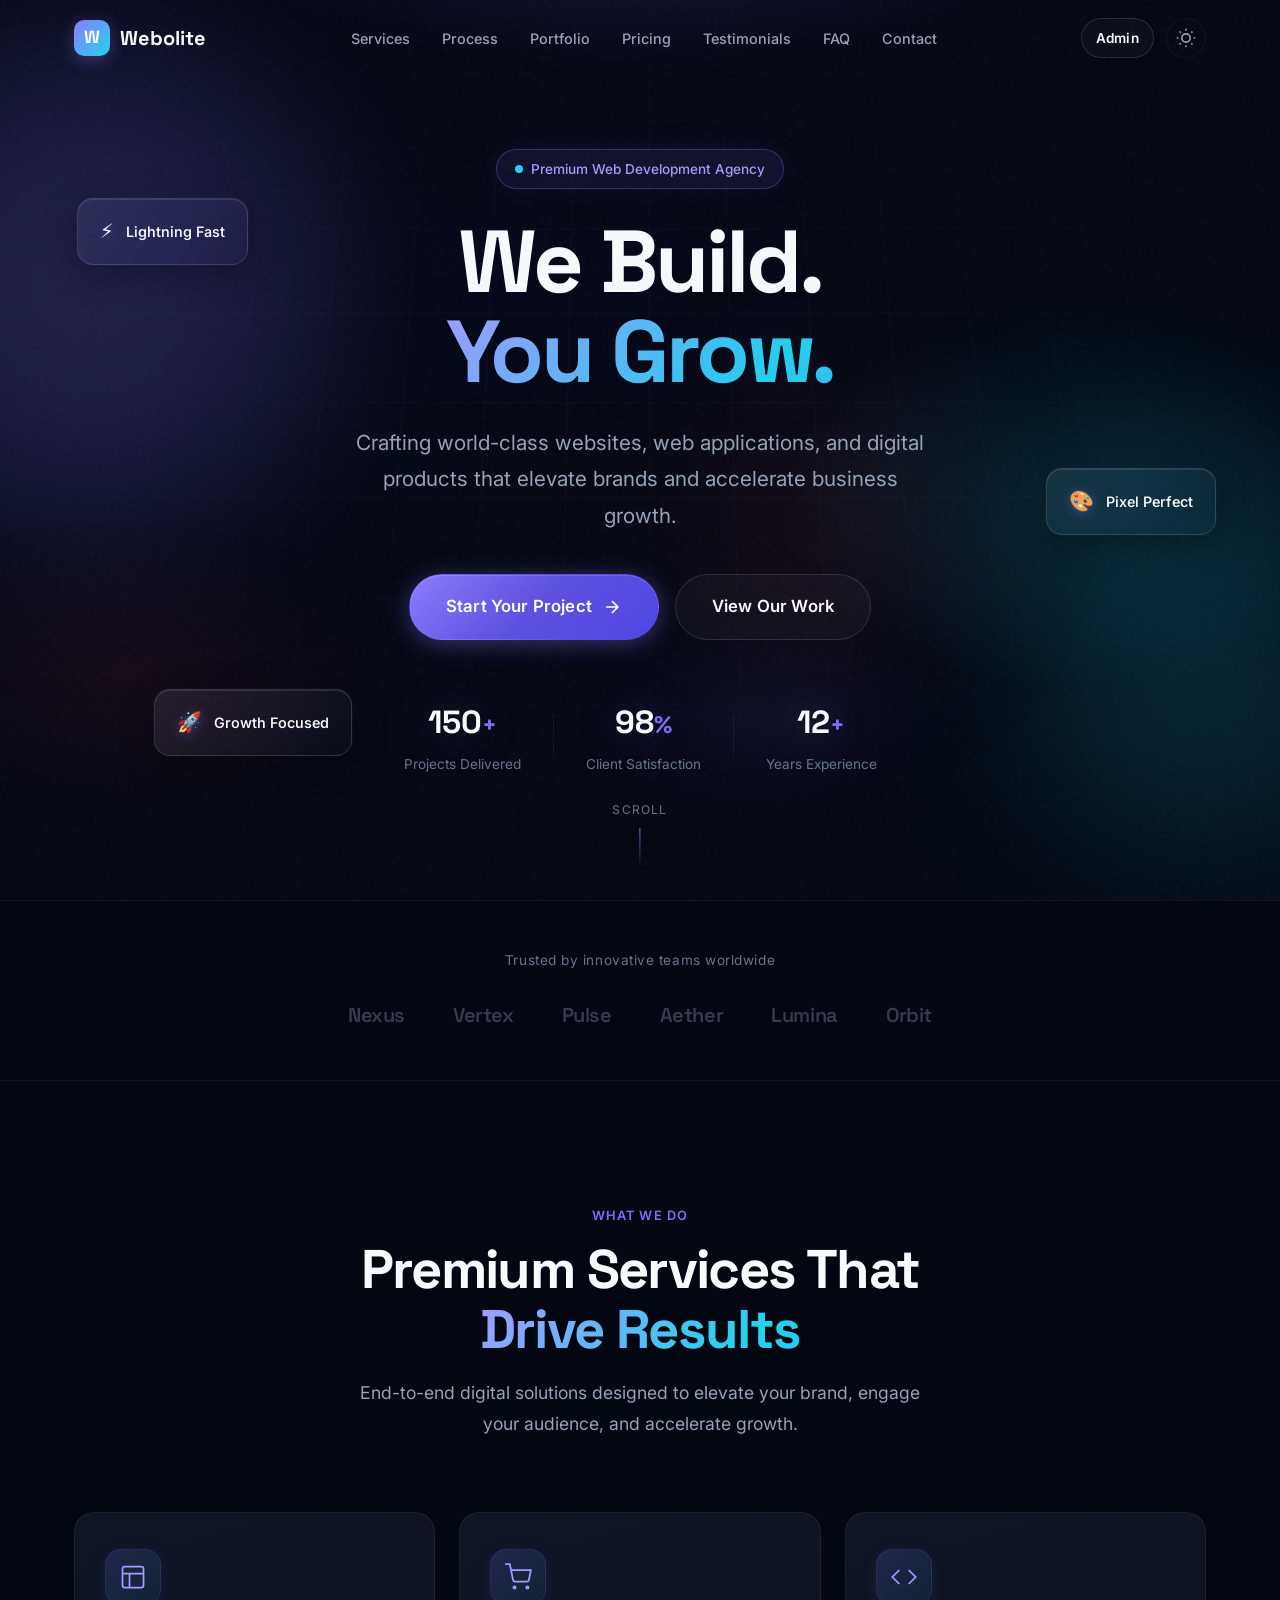
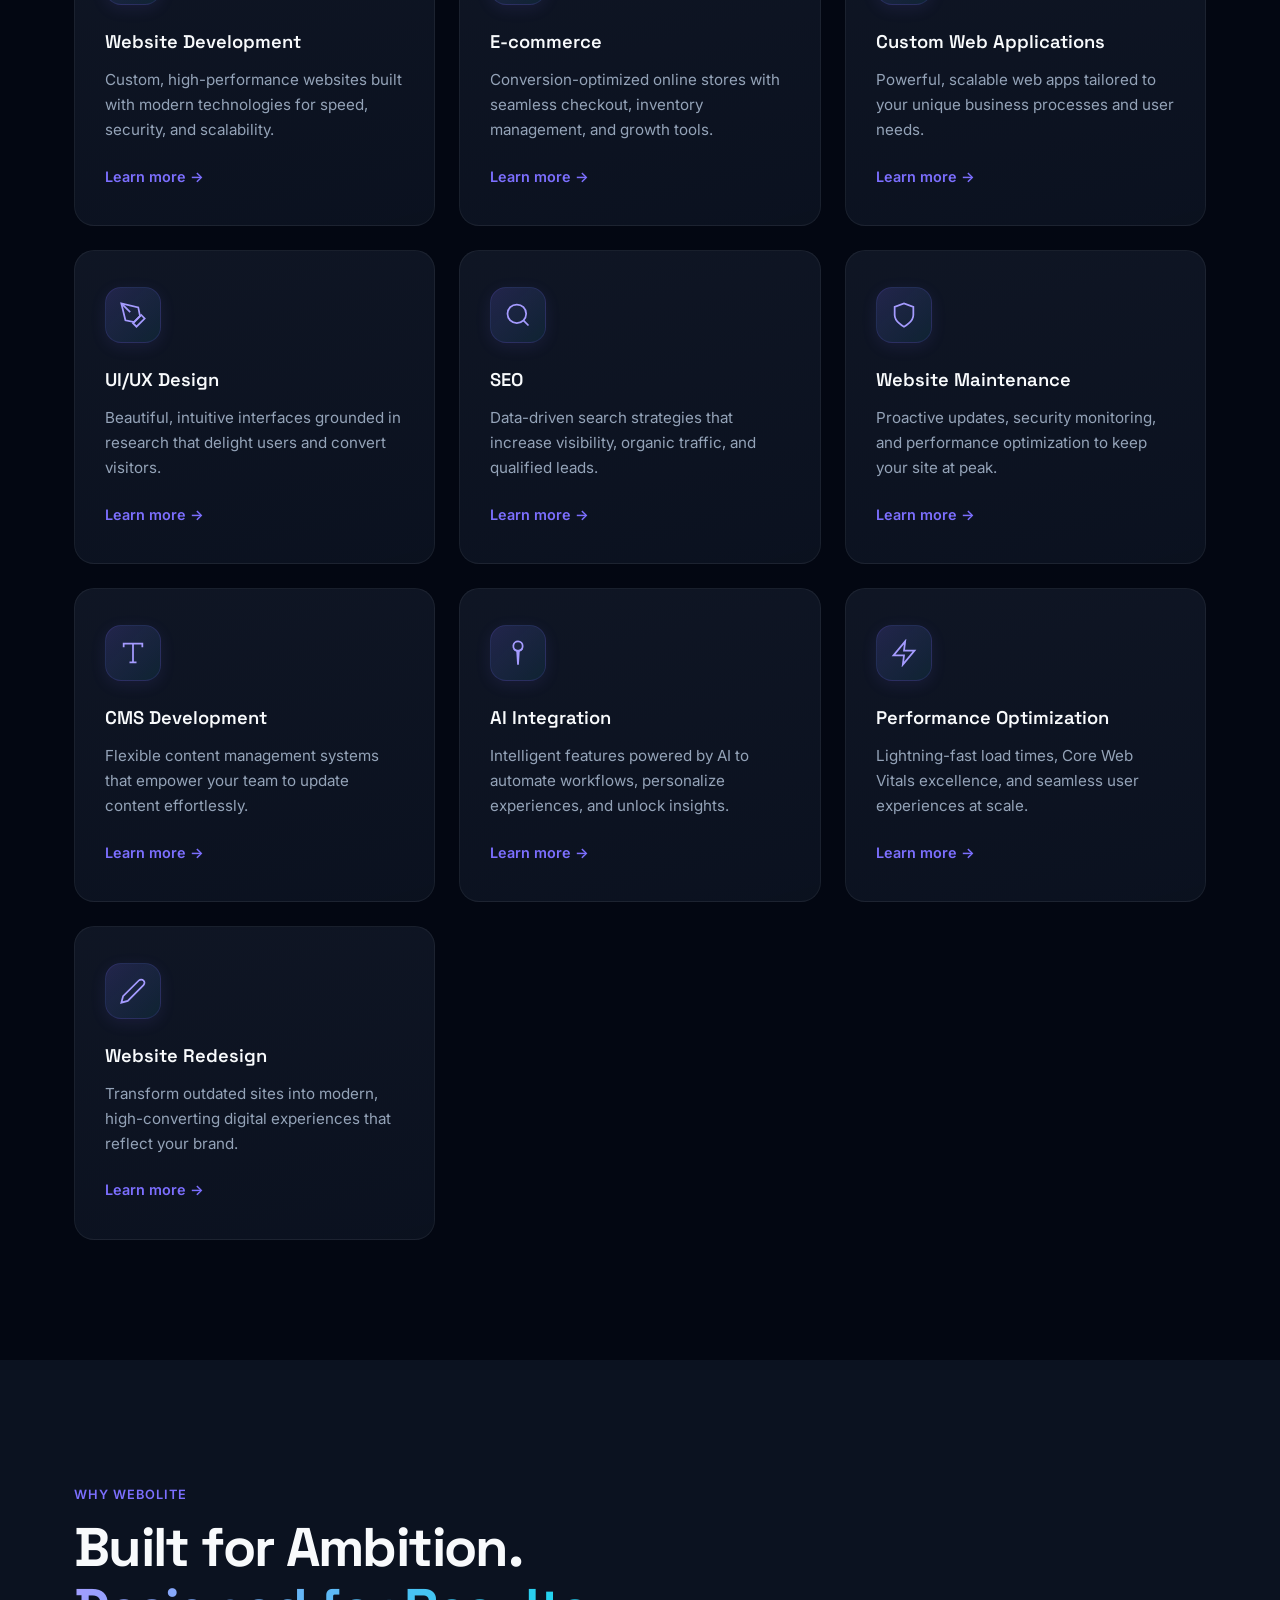
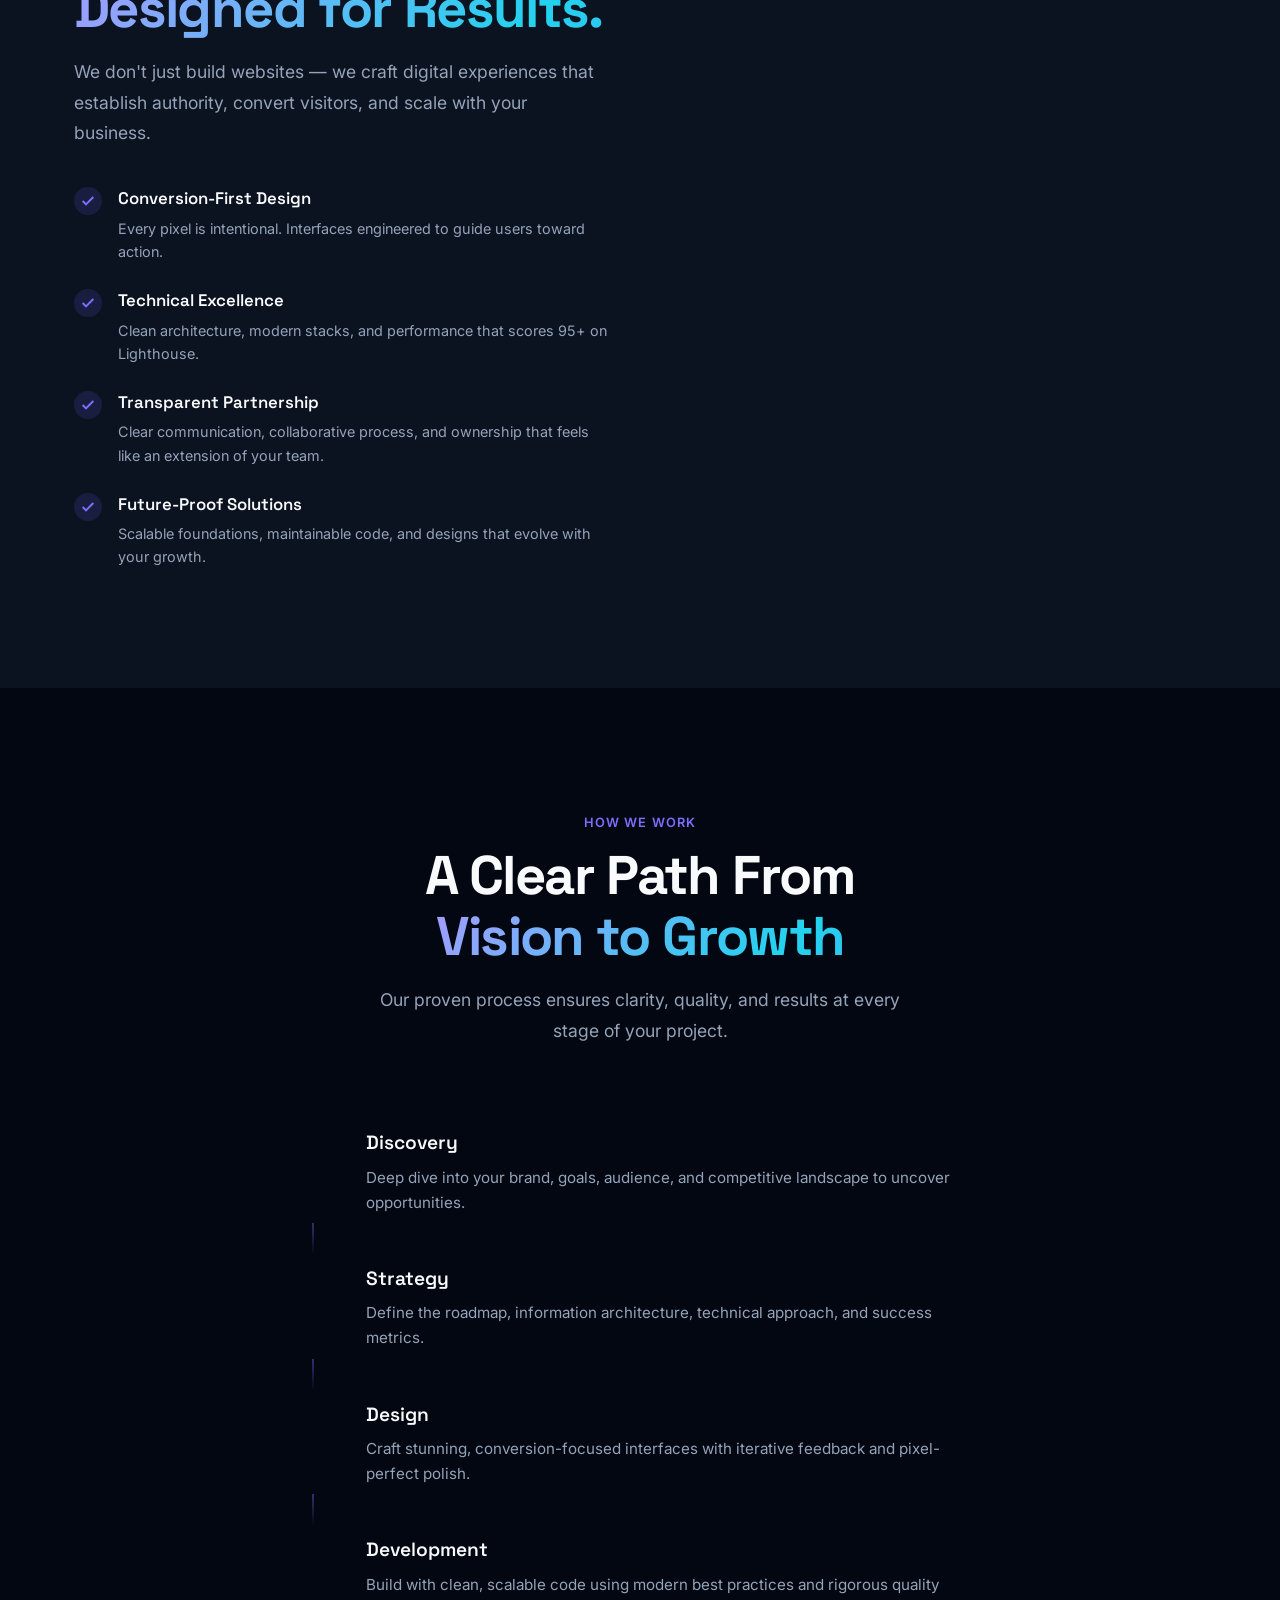
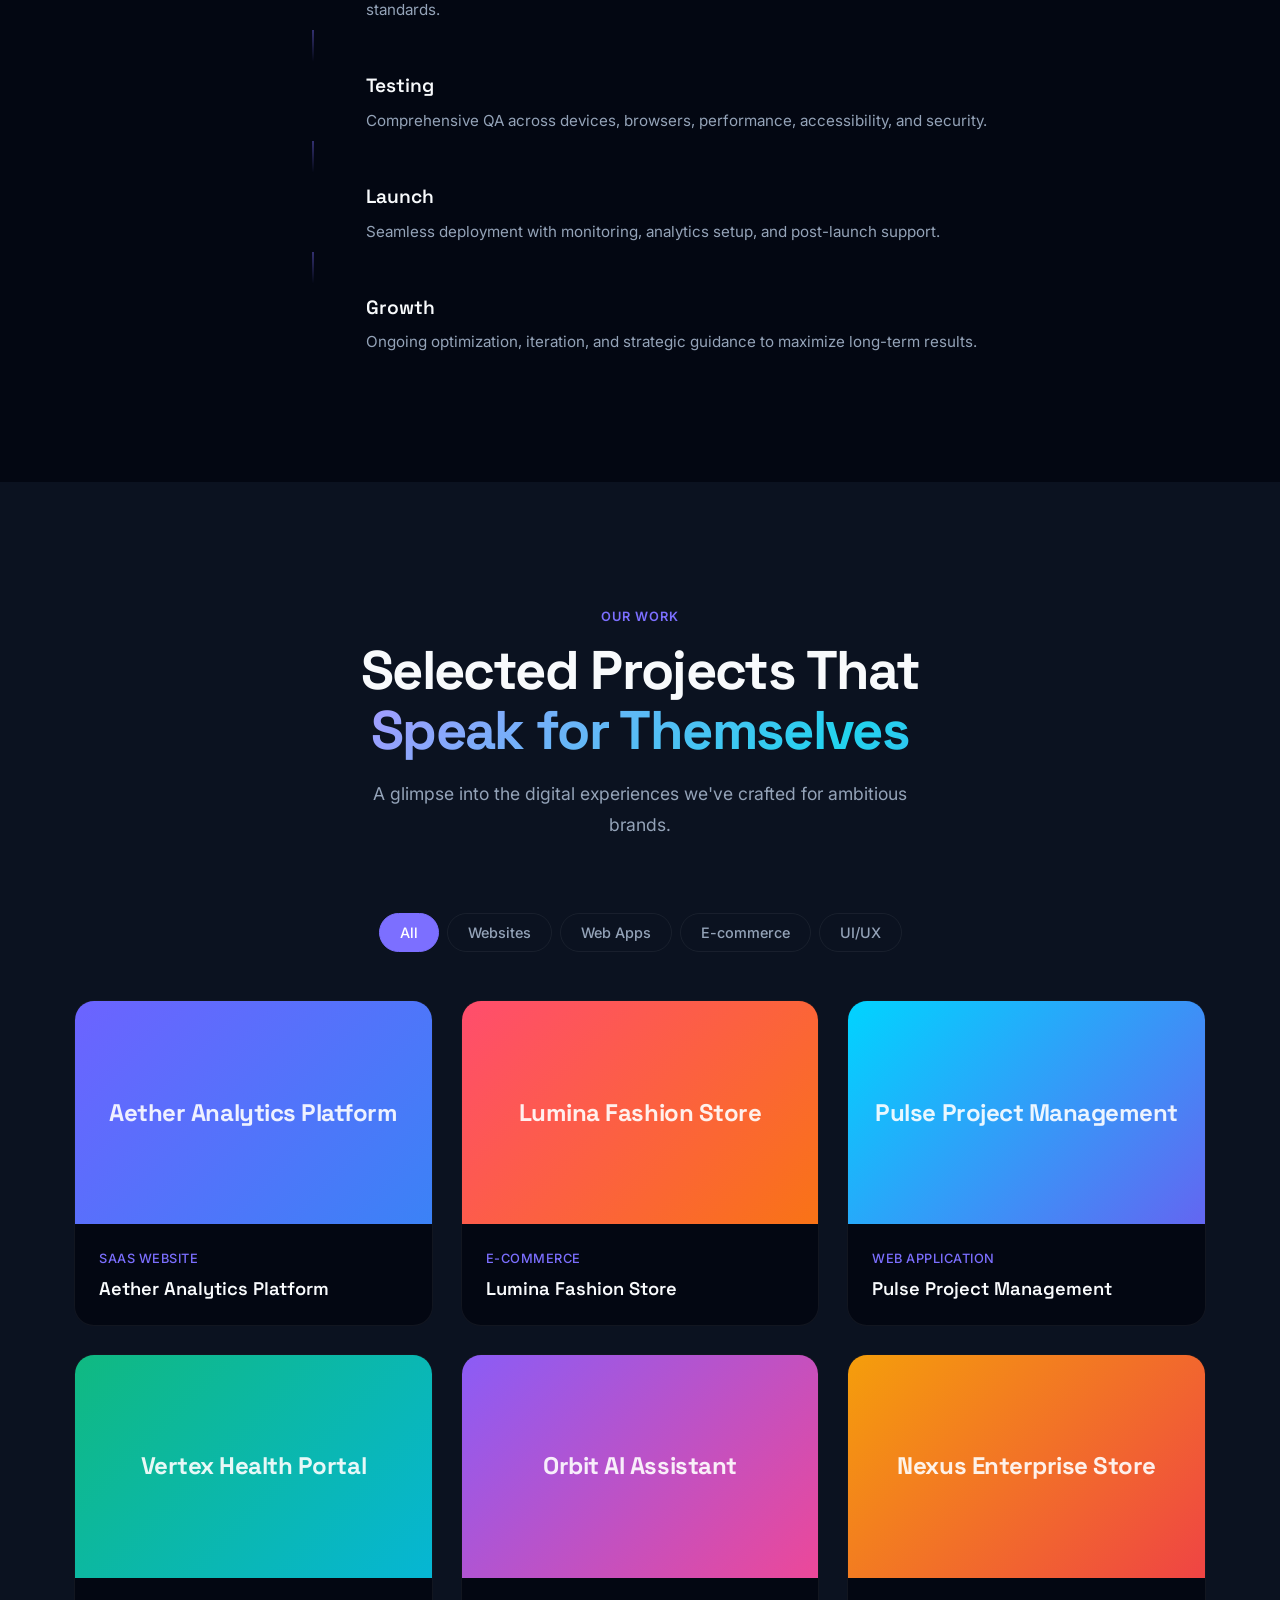
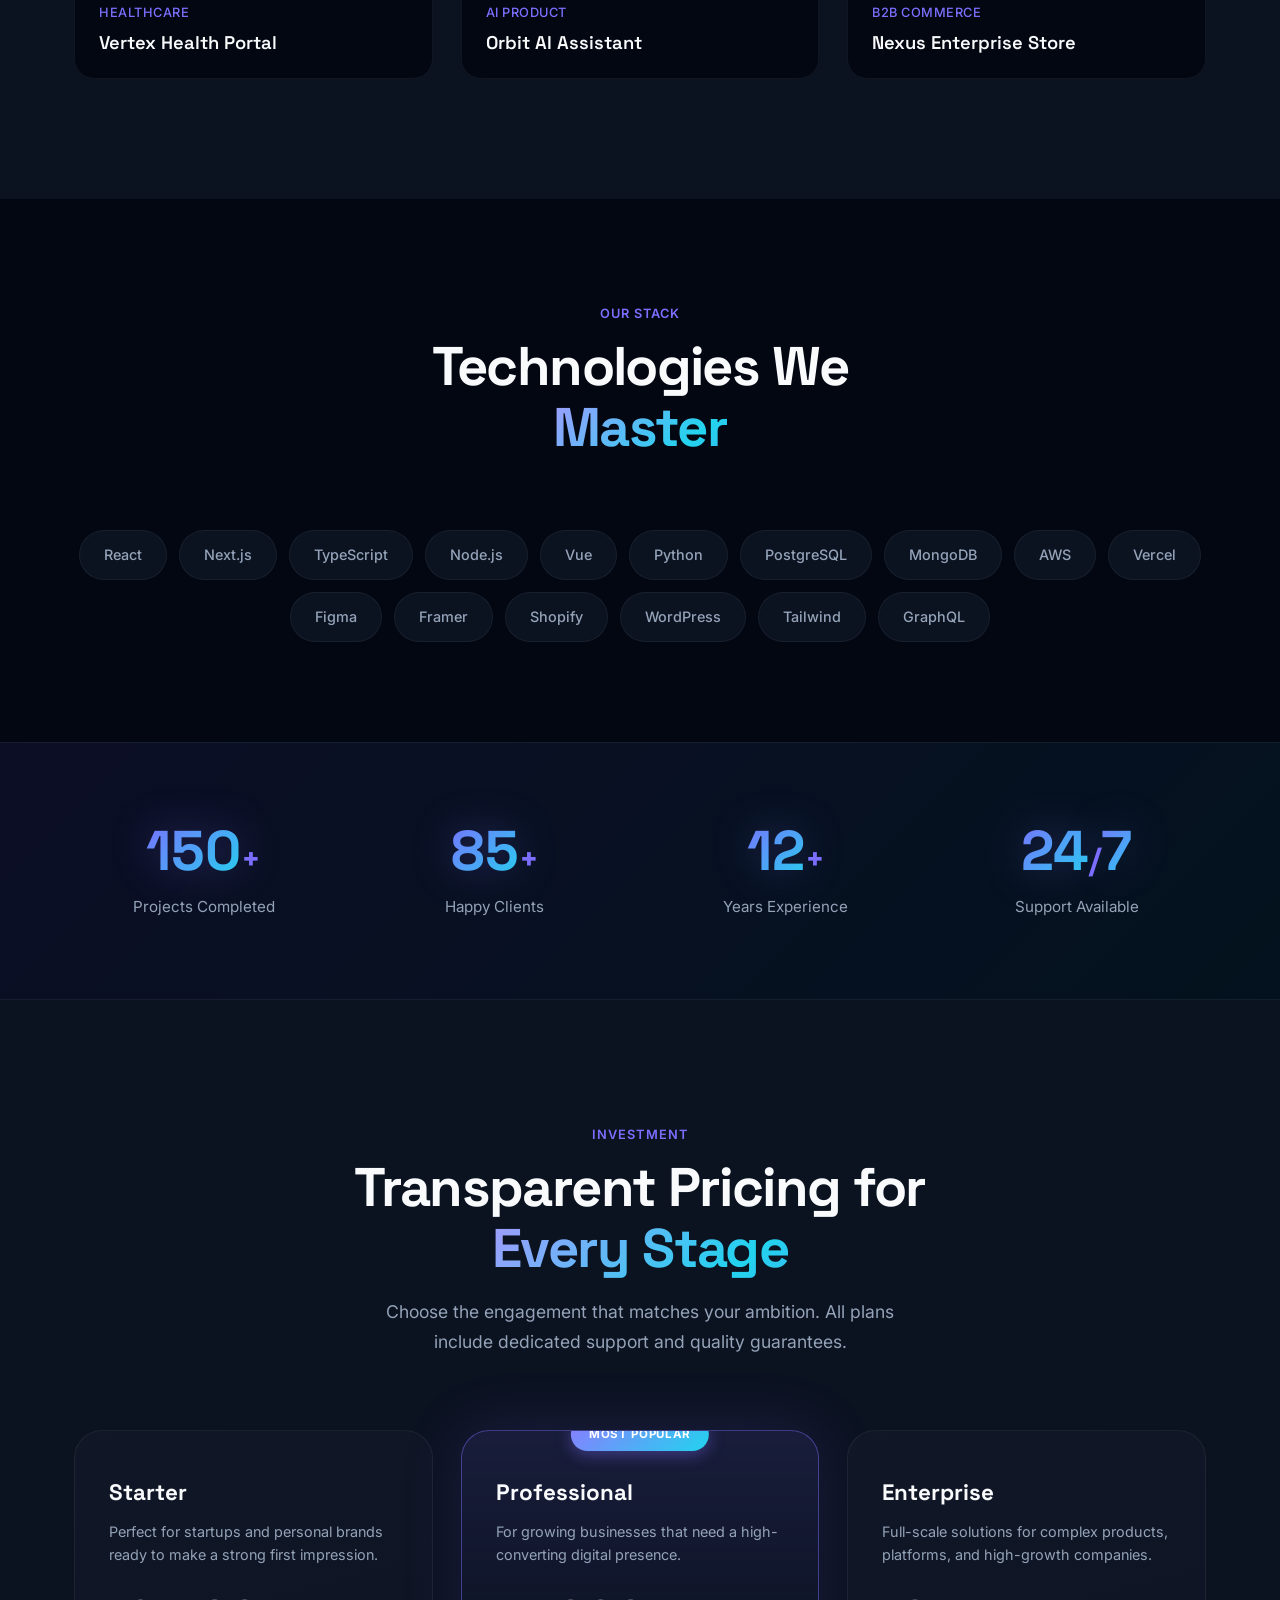
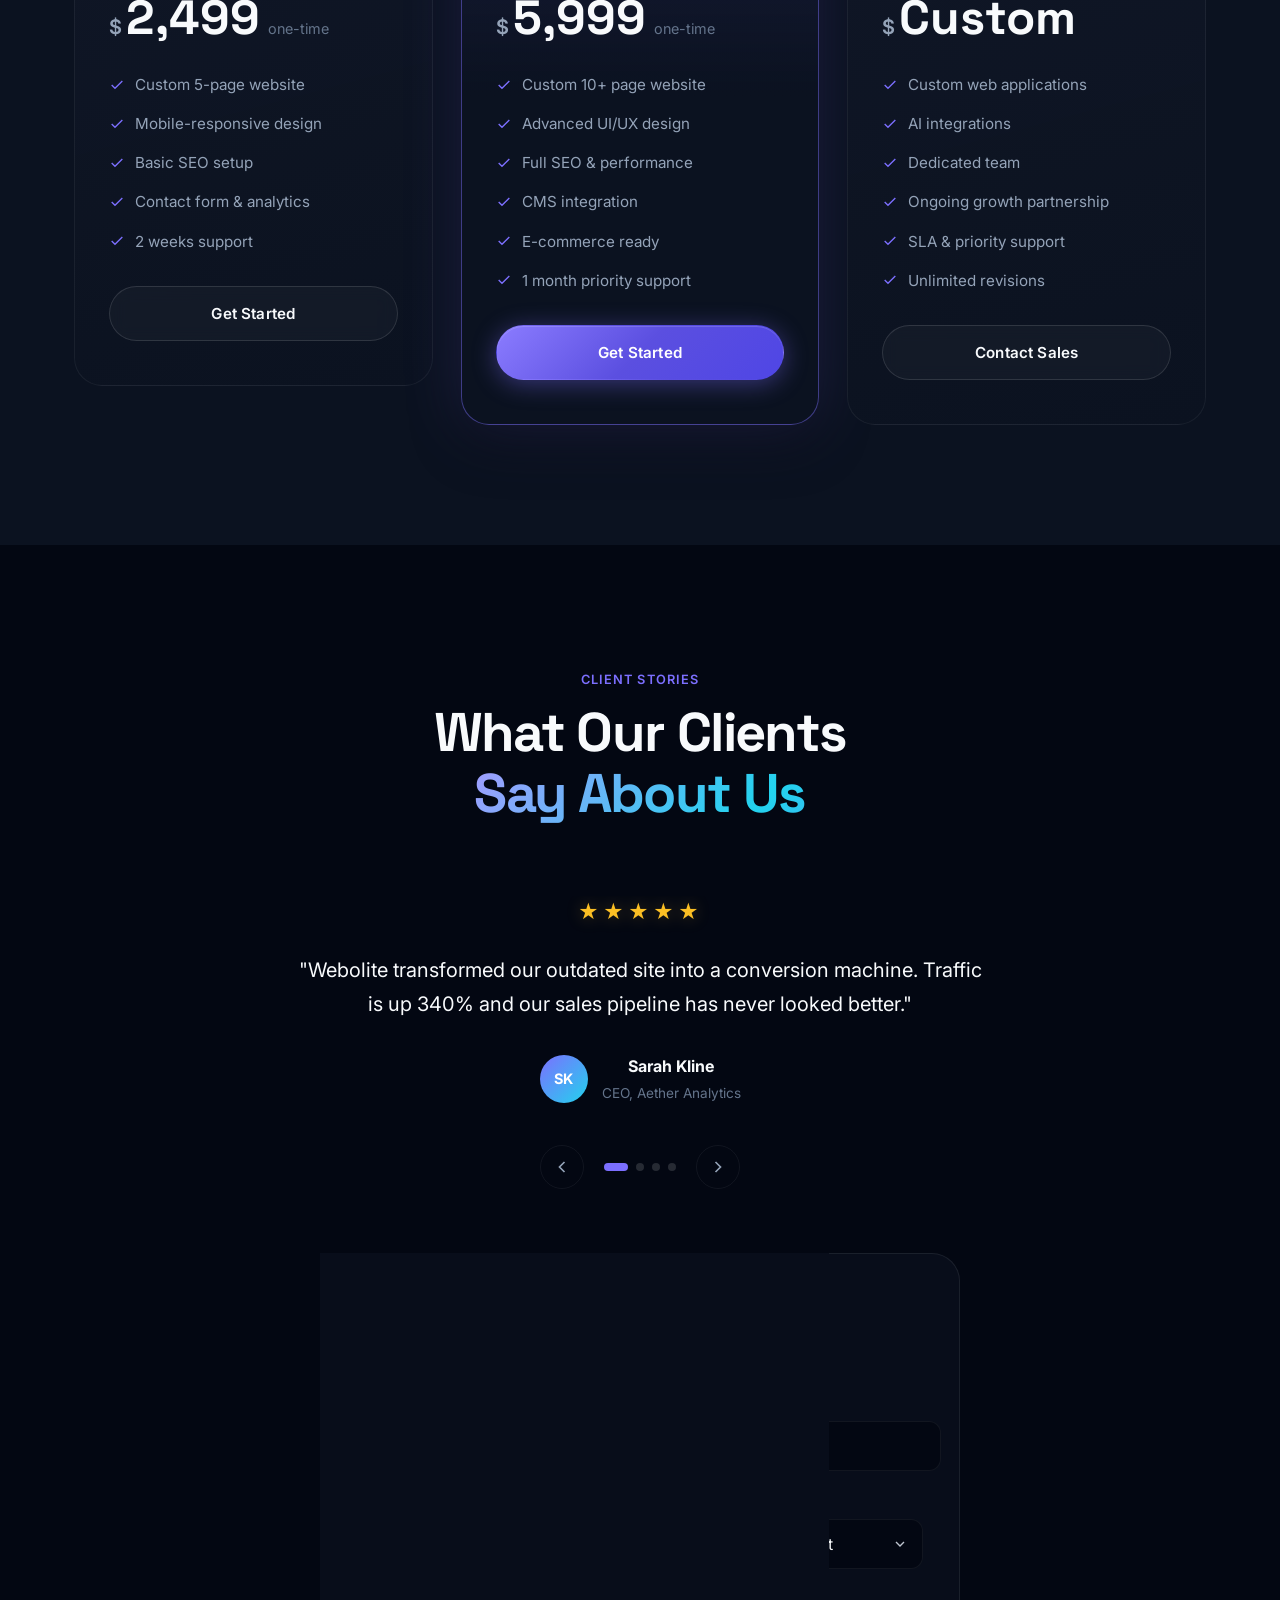
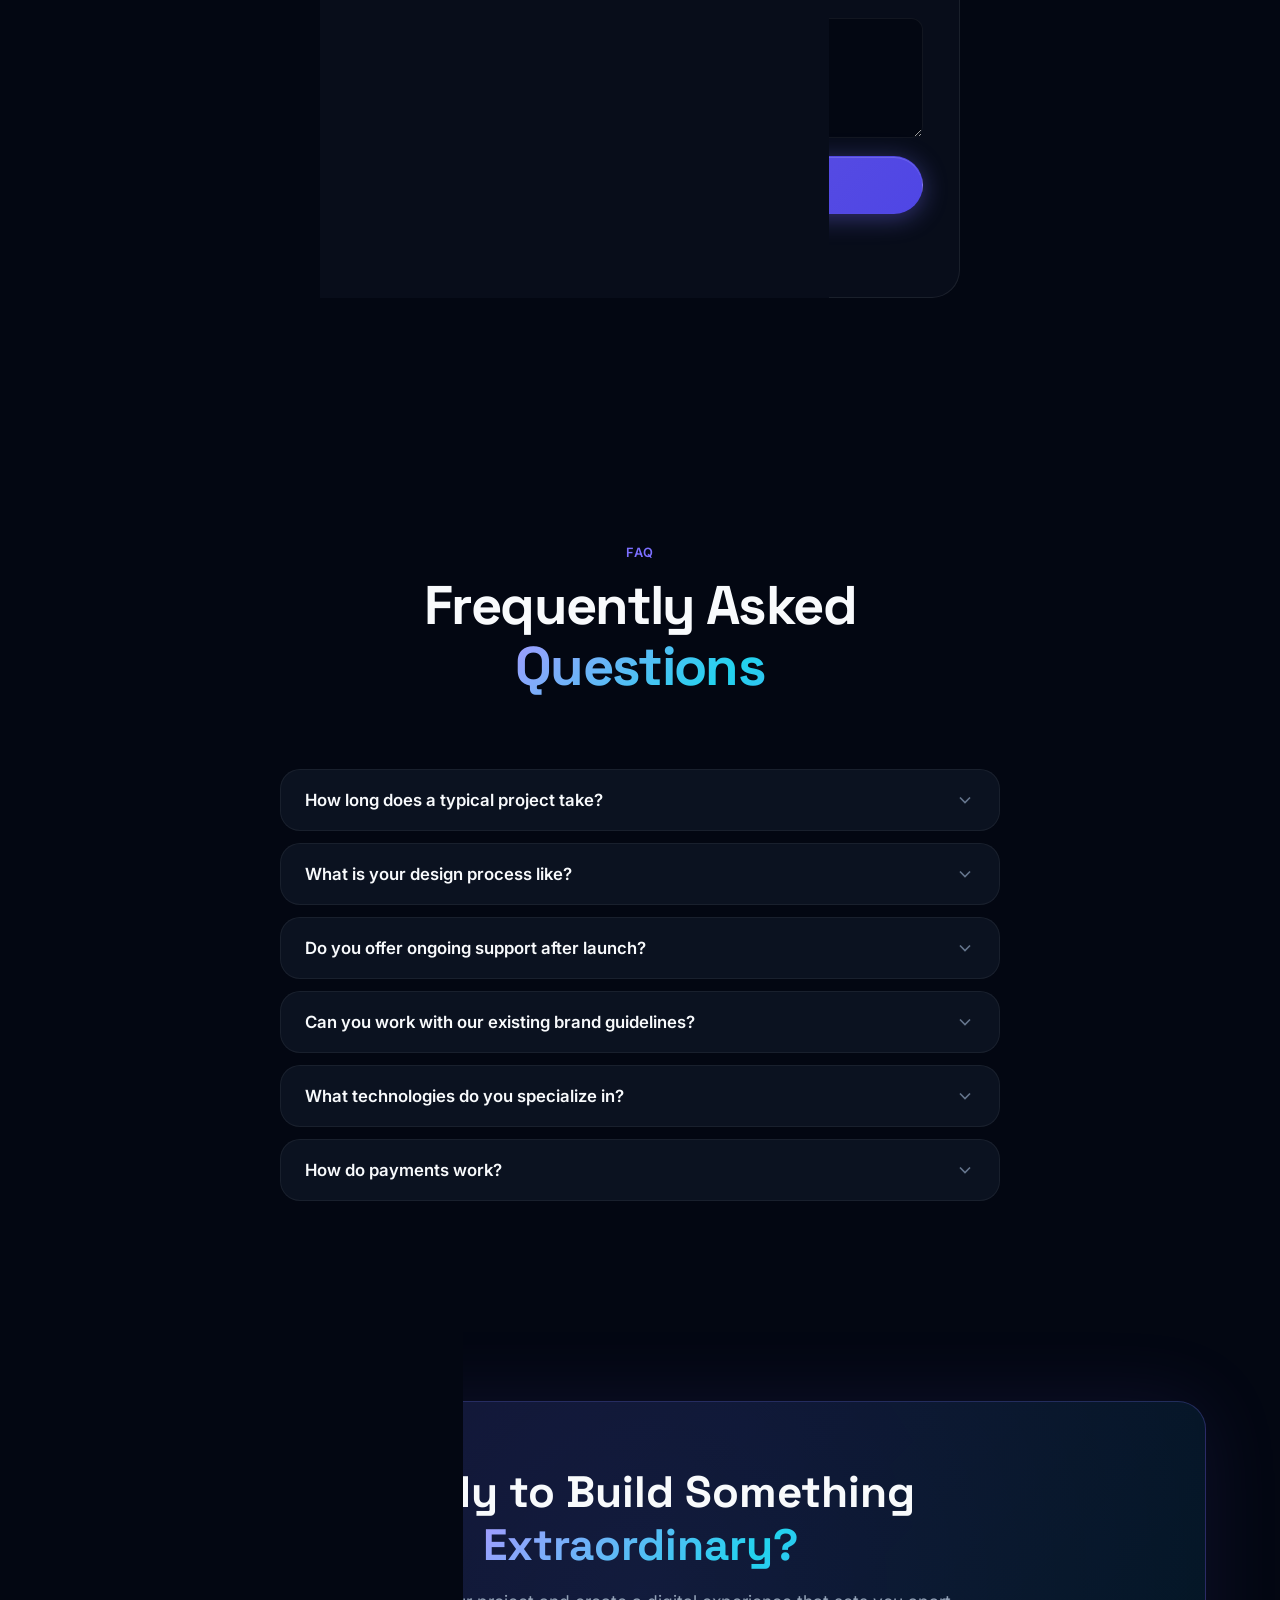
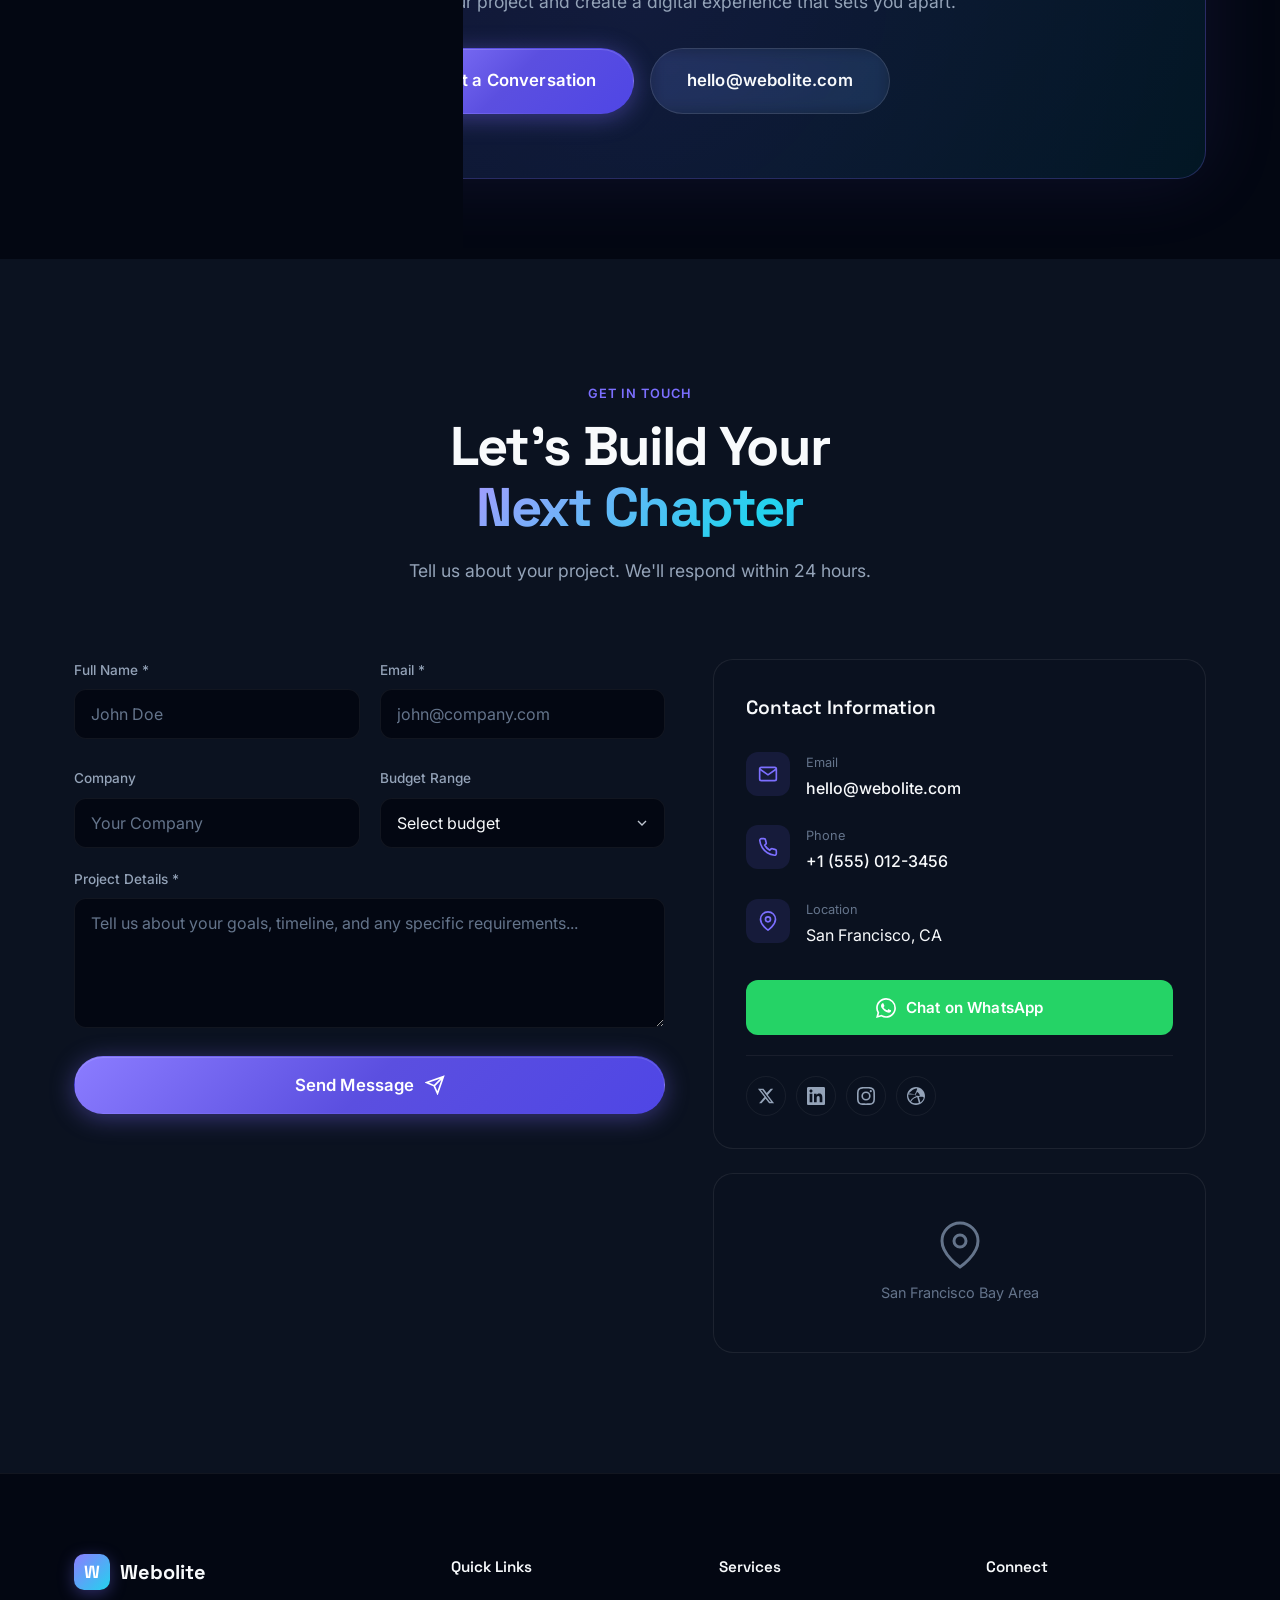
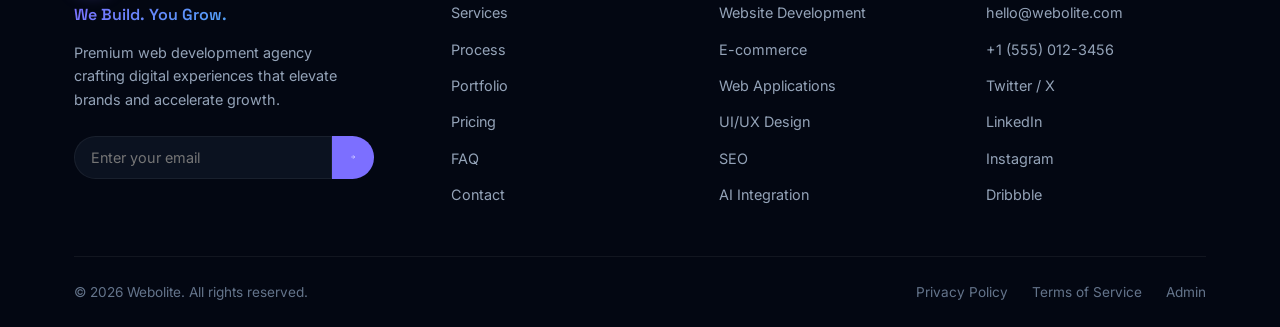
==== index.html @ 95b352e9 "Add files via upload" ====
<!DOCTYPE html>
<html lang="en">
<head>
  <meta charset="UTF-8">
  <meta name="viewport" content="width=device-width, initial-scale=1.0">
  <title>Webolite — We Build. You Grow. | Premium Web Development Agency</title>
  <meta name="description" content="Webolite is a premium web development agency crafting modern websites, web apps, UI/UX design, SEO, and AI-powered solutions that drive growth for startups, businesses, and brands.">
  <meta name="keywords" content="web development agency, premium website design, UI/UX design, SEO services, custom web applications, e-commerce development, AI integration">
  <meta name="author" content="Webolite">
  <meta name="robots" content="index, follow">
  <link rel="canonical" href="https://webolite.com/">
  
  <!-- Open Graph -->
  <meta property="og:type" content="website">
  <meta property="og:url" content="https://webolite.com/">
  <meta property="og:title" content="Webolite — We Build. You Grow.">
  <meta property="og:description" content="Premium web development agency helping businesses grow through modern websites, apps, and digital products.">
  <meta property="og:image" content="https://webolite.com/og-image.jpg">
  <meta property="og:site_name" content="Webolite">
  
  <!-- Twitter Card -->
  <meta name="twitter:card" content="summary_large_image">
  <meta name="twitter:title" content="Webolite — We Build. You Grow.">
  <meta name="twitter:description" content="Premium web development agency helping businesses grow through modern websites, apps, and digital products.">
  <meta name="twitter:image" content="https://webolite.com/og-image.jpg">
  
  <!-- Fonts -->
  <link rel="preconnect" href="https://fonts.googleapis.com">
  <link rel="preconnect" href="https://fonts.gstatic.com" crossorigin>
  <link href="https://fonts.googleapis.com/css2?family=Inter:wght@300;400;500;600;700&family=Poppins:wght@400;500;600;700;800&family=Space+Grotesk:wght@400;500;600;700&display=swap" rel="stylesheet">
  
  <link rel="stylesheet" href="style.css">
  
  <!-- JSON-LD Schema -->
  <script type="application/ld+json">
  {
    "@context": "https://schema.org",
    "@type": "Organization",
    "name": "Webolite",
    "url": "https://webolite.com",
    "logo": "https://webolite.com/logo.png",
    "description": "Premium web development agency helping businesses grow through modern websites, web applications, digital products, UI/UX design, SEO, branding, and AI-powered solutions.",
    "foundingDate": "2020",
    "sameAs": [
      "https://twitter.com/webolite",
      "https://linkedin.com/company/webolite",
      "https://instagram.com/webolite"
    ],
    "contactPoint": {
      "@type": "ContactPoint",
      "telephone": "+1-555-0123",
      "contactType": "sales",
      "email": "hello@webolite.com",
      "availableLanguage": "English"
    }
  }
  </script>
  <script type="application/ld+json">
  {
    "@context": "https://schema.org",
    "@type": "Service",
    "serviceType": "Web Development",
    "provider": {
      "@type": "Organization",
      "name": "Webolite"
    },
    "areaServed": "Worldwide",
    "description": "Premium website development, e-commerce, custom web applications, UI/UX design, SEO, and AI integration services."
  }
  </script>
</head>
<body>
  <!-- Scroll Progress -->
  <div class="scroll-progress" id="scrollProgress"></div>
  
  <!-- Loading Screen -->
  <div class="loader" id="loader">
    <div class="loader-content">
      <div class="loader-logo">W</div>
      <div class="loader-bar"><div class="loader-fill"></div></div>
    </div>
  </div>

  <!-- Navigation -->
  <header class="header" id="header">
    <nav class="nav container">
      <a href="#hero" class="logo" aria-label="Webolite Home">
        <span class="logo-icon">W</span>
        <span class="logo-text">Webolite</span>
      </a>
      
      <ul class="nav-menu" id="navMenu">
        <li><a href="#services" class="nav-link">Services</a></li>
        <li><a href="#process" class="nav-link">Process</a></li>
        <li><a href="#portfolio" class="nav-link">Portfolio</a></li>
        <li><a href="#pricing" class="nav-link">Pricing</a></li>
        <li><a href="#testimonials" class="nav-link">Testimonials</a></li>
        <li><a href="#faq" class="nav-link">FAQ</a></li>
        <li><a href="#contact" class="nav-link">Contact</a></li>
      </ul>
      
      <div class="nav-actions">
        <a href="admin.html" class="btn btn-outline btn-sm" title="Admin Panel" style="padding:8px 14px;">Admin</a>
        <button class="theme-toggle" id="themeToggle" aria-label="Toggle theme">
          <svg class="icon-sun" width="20" height="20" viewBox="0 0 24 24" fill="none" stroke="currentColor" stroke-width="2"><circle cx="12" cy="12" r="5"/><path d="M12 1v2M12 21v2M4.22 4.22l1.42 1.42M18.36 18.36l1.42 1.42M1 12h2M21 12h2M4.22 19.78l1.42-1.42M18.36 5.64l1.42-1.42"/></svg>
          <svg class="icon-moon" width="20" height="20" viewBox="0 0 24 24" fill="none" stroke="currentColor" stroke-width="2"><path d="M21 12.79A9 9 0 1 1 11.21 3 7 7 0 0 0 21 12.79z"/></svg>
        </button>
        <a href="#contact" class="btn btn-primary btn-sm nav-cta">Get Started</a>
        <button class="hamburger" id="hamburger" aria-label="Toggle menu" aria-expanded="false">
          <span></span><span></span><span></span>
        </button>
      </div>
    </nav>
  </header>

  <main>
    <!-- Hero Section -->
    <section class="hero" id="hero">
      <div class="hero-bg">
        <div class="hero-gradient"></div>
        <div class="hero-grid"></div>
        <div class="floating-orb orb-1"></div>
        <div class="floating-orb orb-2"></div>
        <div class="floating-orb orb-3"></div>
      </div>
      
      <div class="container hero-content">
        <div class="hero-badge reveal">
          <span class="badge-dot"></span>
          Premium Web Development Agency
        </div>
        
        <h1 class="hero-title reveal">
          We Build.<br>
          <span class="gradient-text">You Grow.</span>
        </h1>
        
        <p class="hero-subtitle reveal">
          Crafting world-class websites, web applications, and digital products that elevate brands and accelerate business growth.
        </p>
        
        <div class="hero-ctas reveal">
          <a href="#contact" class="btn btn-primary btn-lg">
            Start Your Project
            <svg width="20" height="20" viewBox="0 0 24 24" fill="none" stroke="currentColor" stroke-width="2"><path d="M5 12h14M12 5l7 7-7 7"/></svg>
          </a>
          <a href="#portfolio" class="btn btn-outline btn-lg">View Our Work</a>
        </div>
        
        <div class="hero-stats reveal">
          <div class="stat-item">
            <span class="stat-number" data-count="150">0</span><span class="stat-suffix">+</span>
            <span class="stat-label">Projects Delivered</span>
          </div>
          <div class="stat-divider"></div>
          <div class="stat-item">
            <span class="stat-number" data-count="98">0</span><span class="stat-suffix">%</span>
            <span class="stat-label">Client Satisfaction</span>
          </div>
          <div class="stat-divider"></div>
          <div class="stat-item">
            <span class="stat-number" data-count="12">0</span><span class="stat-suffix">+</span>
            <span class="stat-label">Years Experience</span>
          </div>
        </div>
      </div>
      
      <!-- Floating Glass Cards -->
      <div class="hero-cards">
        <div class="glass-card card-1" data-speed="0.02">
          <div class="card-icon">⚡</div>
          <span>Lightning Fast</span>
        </div>
        <div class="glass-card card-2" data-speed="0.03">
          <div class="card-icon">🎨</div>
          <span>Pixel Perfect</span>
        </div>
        <div class="glass-card card-3" data-speed="0.025">
          <div class="card-icon">🚀</div>
          <span>Growth Focused</span>
        </div>
      </div>
      
      <div class="scroll-indicator">
        <span>Scroll</span>
        <div class="scroll-line"></div>
      </div>
    </section>

    <!-- Trusted By -->
    <section class="trusted" id="trusted">
      <div class="container">
        <p class="trusted-label reveal">Trusted by innovative teams worldwide</p>
        <div class="trusted-logos reveal">
          <div class="logo-item">Nexus</div>
          <div class="logo-item">Vertex</div>
          <div class="logo-item">Pulse</div>
          <div class="logo-item">Aether</div>
          <div class="logo-item">Lumina</div>
          <div class="logo-item">Orbit</div>
        </div>
      </div>
    </section>

    <!-- Services -->
    <section class="services" id="services">
      <div class="container">
        <div class="section-header reveal">
          <span class="section-tag">What We Do</span>
          <h2 class="section-title">Premium Services That<br><span class="gradient-text">Drive Results</span></h2>
          <p class="section-desc">End-to-end digital solutions designed to elevate your brand, engage your audience, and accelerate growth.</p>
        </div>
        
        <div class="services-grid">
          <article class="service-card reveal" data-tilt>
            <div class="service-icon">
              <svg width="28" height="28" viewBox="0 0 24 24" fill="none" stroke="currentColor" stroke-width="1.5"><rect x="3" y="3" width="18" height="18" rx="2"/><path d="M3 9h18M9 21V9"/></svg>
            </div>
            <h3>Website Development</h3>
            <p>Custom, high-performance websites built with modern technologies for speed, security, and scalability.</p>
            <a href="#contact" class="service-link">Learn more →</a>
          </article>
          
          <article class="service-card reveal" data-tilt>
            <div class="service-icon">
              <svg width="28" height="28" viewBox="0 0 24 24" fill="none" stroke="currentColor" stroke-width="1.5"><circle cx="9" cy="21" r="1"/><circle cx="20" cy="21" r="1"/><path d="M1 1h4l2.68 13.39a2 2 0 0 0 2 1.61h9.72a2 2 0 0 0 2-1.61L23 6H6"/></svg>
            </div>
            <h3>E-commerce</h3>
            <p>Conversion-optimized online stores with seamless checkout, inventory management, and growth tools.</p>
            <a href="#contact" class="service-link">Learn more →</a>
          </article>
          
          <article class="service-card reveal" data-tilt>
            <div class="service-icon">
              <svg width="28" height="28" viewBox="0 0 24 24" fill="none" stroke="currentColor" stroke-width="1.5"><polyline points="16 18 22 12 16 6"/><polyline points="8 6 2 12 8 18"/></svg>
            </div>
            <h3>Custom Web Applications</h3>
            <p>Powerful, scalable web apps tailored to your unique business processes and user needs.</p>
            <a href="#contact" class="service-link">Learn more →</a>
          </article>
          
          <article class="service-card reveal" data-tilt>
            <div class="service-icon">
              <svg width="28" height="28" viewBox="0 0 24 24" fill="none" stroke="currentColor" stroke-width="1.5"><path d="M12 19l7-7 3 3-7 7-3-3z"/><path d="M18 13l-1.5-7.5L2 2l3.5 14.5L13 18l5-5z"/><path d="M2 2l7.586 7.586"/></svg>
            </div>
            <h3>UI/UX Design</h3>
            <p>Beautiful, intuitive interfaces grounded in research that delight users and convert visitors.</p>
            <a href="#contact" class="service-link">Learn more →</a>
          </article>
          
          <article class="service-card reveal" data-tilt>
            <div class="service-icon">
              <svg width="28" height="28" viewBox="0 0 24 24" fill="none" stroke="currentColor" stroke-width="1.5"><circle cx="11" cy="11" r="8"/><path d="M21 21l-4.35-4.35"/></svg>
            </div>
            <h3>SEO</h3>
            <p>Data-driven search strategies that increase visibility, organic traffic, and qualified leads.</p>
            <a href="#contact" class="service-link">Learn more →</a>
          </article>
          
          <article class="service-card reveal" data-tilt>
            <div class="service-icon">
              <svg width="28" height="28" viewBox="0 0 24 24" fill="none" stroke="currentColor" stroke-width="1.5"><path d="M12 22s8-4 8-10V5l-8-3-8 3v7c0 6 8 10 8 10z"/></svg>
            </div>
            <h3>Website Maintenance</h3>
            <p>Proactive updates, security monitoring, and performance optimization to keep your site at peak.</p>
            <a href="#contact" class="service-link">Learn more →</a>
          </article>
          
          <article class="service-card reveal" data-tilt>
            <div class="service-icon">
              <svg width="28" height="28" viewBox="0 0 24 24" fill="none" stroke="currentColor" stroke-width="1.5"><path d="M4 7V4h16v3M9 20h6M12 4v16"/></svg>
            </div>
            <h3>CMS Development</h3>
            <p>Flexible content management systems that empower your team to update content effortlessly.</p>
            <a href="#contact" class="service-link">Learn more →</a>
          </article>
          
          <article class="service-card reveal" data-tilt>
            <div class="service-icon">
              <svg width="28" height="28" viewBox="0 0 24 24" fill="none" stroke="currentColor" stroke-width="1.5"><path d="M12 2a4 4 0 0 1 4 4c0 1.95-1.4 3.58-3.25 3.93L12 22l-.75-12.07A4 4 0 0 1 12 2z"/><path d="M8.5 8.5a4 4 0 0 0 7 0"/></svg>
            </div>
            <h3>AI Integration</h3>
            <p>Intelligent features powered by AI to automate workflows, personalize experiences, and unlock insights.</p>
            <a href="#contact" class="service-link">Learn more →</a>
          </article>
          
          <article class="service-card reveal" data-tilt>
            <div class="service-icon">
              <svg width="28" height="28" viewBox="0 0 24 24" fill="none" stroke="currentColor" stroke-width="1.5"><path d="M13 2L3 14h9l-1 8 10-12h-9l1-8z"/></svg>
            </div>
            <h3>Performance Optimization</h3>
            <p>Lightning-fast load times, Core Web Vitals excellence, and seamless user experiences at scale.</p>
            <a href="#contact" class="service-link">Learn more →</a>
          </article>
          
          <article class="service-card reveal" data-tilt>
            <div class="service-icon">
              <svg width="28" height="28" viewBox="0 0 24 24" fill="none" stroke="currentColor" stroke-width="1.5"><path d="M17 3a2.828 2.828 0 1 1 4 4L7.5 20.5 2 22l1.5-5.5L17 3z"/></svg>
            </div>
            <h3>Website Redesign</h3>
            <p>Transform outdated sites into modern, high-converting digital experiences that reflect your brand.</p>
            <a href="#contact" class="service-link">Learn more →</a>
          </article>
        </div>
      </div>
    </section>

    <!-- Why Choose -->
    <section class="why" id="why">
      <div class="container">
        <div class="why-grid">
          <div class="why-content reveal">
            <span class="section-tag">Why Webolite</span>
            <h2 class="section-title">Built for Ambition.<br><span class="gradient-text">Designed for Results.</span></h2>
            <p class="section-desc">We don't just build websites — we craft digital experiences that establish authority, convert visitors, and scale with your business.</p>
            
            <div class="why-features">
              <div class="why-feature">
                <div class="feature-check">
                  <svg width="16" height="16" viewBox="0 0 24 24" fill="none" stroke="currentColor" stroke-width="3"><polyline points="20 6 9 17 4 12"/></svg>
                </div>
                <div>
                  <h4>Conversion-First Design</h4>
                  <p>Every pixel is intentional. Interfaces engineered to guide users toward action.</p>
                </div>
              </div>
              <div class="why-feature">
                <div class="feature-check">
                  <svg width="16" height="16" viewBox="0 0 24 24" fill="none" stroke="currentColor" stroke-width="3"><polyline points="20 6 9 17 4 12"/></svg>
                </div>
                <div>
                  <h4>Technical Excellence</h4>
                  <p>Clean architecture, modern stacks, and performance that scores 95+ on Lighthouse.</p>
                </div>
              </div>
              <div class="why-feature">
                <div class="feature-check">
                  <svg width="16" height="16" viewBox="0 0 24 24" fill="none" stroke="currentColor" stroke-width="3"><polyline points="20 6 9 17 4 12"/></svg>
                </div>
                <div>
                  <h4>Transparent Partnership</h4>
                  <p>Clear communication, collaborative process, and ownership that feels like an extension of your team.</p>
                </div>
              </div>
              <div class="why-feature">
                <div class="feature-check">
                  <svg width="16" height="16" viewBox="0 0 24 24" fill="none" stroke="currentColor" stroke-width="3"><polyline points="20 6 9 17 4 12"/></svg>
                </div>
                <div>
                  <h4>Future-Proof Solutions</h4>
                  <p>Scalable foundations, maintainable code, and designs that evolve with your growth.</p>
                </div>
              </div>
            </div>
          </div>
          
          <div class="why-visual reveal">
            <div class="why-card glass">
              <div class="why-card-header">
                <div class="why-dots"><span></span><span></span><span></span></div>
                <span>Performance</span>
              </div>
              <div class="why-metrics">
                <div class="metric">
                  <span class="metric-value">98</span>
                  <span class="metric-label">Performance</span>
                </div>
                <div class="metric">
                  <span class="metric-value">100</span>
                  <span class="metric-label">Accessibility</span>
                </div>
                <div class="metric">
                  <span class="metric-value">100</span>
                  <span class="metric-label">Best Practices</span>
                </div>
                <div class="metric">
                  <span class="metric-value">100</span>
                  <span class="metric-label">SEO</span>
                </div>
              </div>
            </div>
          </div>
        </div>
      </div>
    </section>

    <!-- Process -->
    <section class="process" id="process">
      <div class="container">
        <div class="section-header reveal">
          <span class="section-tag">How We Work</span>
          <h2 class="section-title">A Clear Path From<br><span class="gradient-text">Vision to Growth</span></h2>
          <p class="section-desc">Our proven process ensures clarity, quality, and results at every stage of your project.</p>
        </div>
        
        <div class="process-timeline">
          <div class="process-step reveal">
            <div class="step-number">01</div>
            <div class="step-content">
              <h3>Discovery</h3>
              <p>Deep dive into your brand, goals, audience, and competitive landscape to uncover opportunities.</p>
            </div>
          </div>
          <div class="process-connector"></div>
          
          <div class="process-step reveal">
            <div class="step-number">02</div>
            <div class="step-content">
              <h3>Strategy</h3>
              <p>Define the roadmap, information architecture, technical approach, and success metrics.</p>
            </div>
          </div>
          <div class="process-connector"></div>
          
          <div class="process-step reveal">
            <div class="step-number">03</div>
            <div class="step-content">
              <h3>Design</h3>
              <p>Craft stunning, conversion-focused interfaces with iterative feedback and pixel-perfect polish.</p>
            </div>
          </div>
          <div class="process-connector"></div>
          
          <div class="process-step reveal">
            <div class="step-number">04</div>
            <div class="step-content">
              <h3>Development</h3>
              <p>Build with clean, scalable code using modern best practices and rigorous quality standards.</p>
            </div>
          </div>
          <div class="process-connector"></div>
          
          <div class="process-step reveal">
            <div class="step-number">05</div>
            <div class="step-content">
              <h3>Testing</h3>
              <p>Comprehensive QA across devices, browsers, performance, accessibility, and security.</p>
            </div>
          </div>
          <div class="process-connector"></div>
          
          <div class="process-step reveal">
            <div class="step-number">06</div>
            <div class="step-content">
              <h3>Launch</h3>
              <p>Seamless deployment with monitoring, analytics setup, and post-launch support.</p>
            </div>
          </div>
          <div class="process-connector"></div>
          
          <div class="process-step reveal">
            <div class="step-number">07</div>
            <div class="step-content">
              <h3>Growth</h3>
              <p>Ongoing optimization, iteration, and strategic guidance to maximize long-term results.</p>
            </div>
          </div>
        </div>
      </div>
    </section>

    <!-- Portfolio -->
    <section class="portfolio" id="portfolio">
      <div class="container">
        <div class="section-header reveal">
          <span class="section-tag">Our Work</span>
          <h2 class="section-title">Selected Projects That<br><span class="gradient-text">Speak for Themselves</span></h2>
          <p class="section-desc">A glimpse into the digital experiences we've crafted for ambitious brands.</p>
        </div>
        
        <div class="portfolio-filters reveal">
          <button class="filter-btn active" data-filter="all">All</button>
          <button class="filter-btn" data-filter="web">Websites</button>
          <button class="filter-btn" data-filter="app">Web Apps</button>
          <button class="filter-btn" data-filter="ecommerce">E-commerce</button>
          <button class="filter-btn" data-filter="design">UI/UX</button>
        </div>
        
        <div class="portfolio-grid" id="portfolioGrid">
          <!-- Loaded dynamically from /api/portfolio -->
          <div class="testimonial-loading" style="grid-column:1/-1">Loading portfolio...</div>
        </div></div>
      </div>
    </section>

    <!-- Technologies -->
    <section class="tech" id="tech">
      <div class="container">
        <div class="section-header reveal">
          <span class="section-tag">Our Stack</span>
          <h2 class="section-title">Technologies We<br><span class="gradient-text">Master</span></h2>
        </div>
        
        <div class="tech-grid reveal">
          <div class="tech-item"><span>React</span></div>
          <div class="tech-item"><span>Next.js</span></div>
          <div class="tech-item"><span>TypeScript</span></div>
          <div class="tech-item"><span>Node.js</span></div>
          <div class="tech-item"><span>Vue</span></div>
          <div class="tech-item"><span>Python</span></div>
          <div class="tech-item"><span>PostgreSQL</span></div>
          <div class="tech-item"><span>MongoDB</span></div>
          <div class="tech-item"><span>AWS</span></div>
          <div class="tech-item"><span>Vercel</span></div>
          <div class="tech-item"><span>Figma</span></div>
          <div class="tech-item"><span>Framer</span></div>
          <div class="tech-item"><span>Shopify</span></div>
          <div class="tech-item"><span>WordPress</span></div>
          <div class="tech-item"><span>Tailwind</span></div>
          <div class="tech-item"><span>GraphQL</span></div>
        </div>
      </div>
    </section>

    <!-- Statistics -->
    <section class="stats-section" id="stats">
      <div class="container">
        <div class="stats-grid">
          <div class="stat-card reveal">
            <span class="stat-big" data-count="150">0</span><span class="stat-plus">+</span>
            <span class="stat-name">Projects Completed</span>
          </div>
          <div class="stat-card reveal">
            <span class="stat-big" data-count="85">0</span><span class="stat-plus">+</span>
            <span class="stat-name">Happy Clients</span>
          </div>
          <div class="stat-card reveal">
            <span class="stat-big" data-count="12">0</span><span class="stat-plus">+</span>
            <span class="stat-name">Years Experience</span>
          </div>
          <div class="stat-card reveal">
            <span class="stat-big" data-count="24">0</span><span class="stat-plus">/</span><span class="stat-big">7</span>
            <span class="stat-name">Support Available</span>
          </div>
        </div>
      </div>
    </section>


    <!-- Pricing -->
    <section class="pricing" id="pricing">
      <div class="container">
        <div class="section-header reveal">
          <span class="section-tag">Investment</span>
          <h2 class="section-title">Transparent Pricing for<br><span class="gradient-text">Every Stage</span></h2>
          <p class="section-desc">Choose the engagement that matches your ambition. All plans include dedicated support and quality guarantees.</p>
        </div>
        
        <div class="pricing-grid">
          <article class="pricing-card reveal">
            <div class="pricing-header">
              <h3>Starter</h3>
              <p>Perfect for startups and personal brands ready to make a strong first impression.</p>
            </div>
            <div class="pricing-price">
              <span class="currency">$</span>
              <span class="amount">2,499</span>
              <span class="period">one-time</span>
            </div>
            <ul class="pricing-features">
              <li><svg width="16" height="16" viewBox="0 0 24 24" fill="none" stroke="currentColor" stroke-width="2"><polyline points="20 6 9 17 4 12"/></svg> Custom 5-page website</li>
              <li><svg width="16" height="16" viewBox="0 0 24 24" fill="none" stroke="currentColor" stroke-width="2"><polyline points="20 6 9 17 4 12"/></svg> Mobile-responsive design</li>
              <li><svg width="16" height="16" viewBox="0 0 24 24" fill="none" stroke="currentColor" stroke-width="2"><polyline points="20 6 9 17 4 12"/></svg> Basic SEO setup</li>
              <li><svg width="16" height="16" viewBox="0 0 24 24" fill="none" stroke="currentColor" stroke-width="2"><polyline points="20 6 9 17 4 12"/></svg> Contact form & analytics</li>
              <li><svg width="16" height="16" viewBox="0 0 24 24" fill="none" stroke="currentColor" stroke-width="2"><polyline points="20 6 9 17 4 12"/></svg> 2 weeks support</li>
            </ul>
            <a href="starter.html" class="btn btn-outline btn-block">Get Started</a>
          </article>
          
          <article class="pricing-card featured reveal">
            <div class="pricing-badge">Most Popular</div>
            <div class="pricing-header">
              <h3>Professional</h3>
              <p>For growing businesses that need a high-converting digital presence.</p>
            </div>
            <div class="pricing-price">
              <span class="currency">$</span>
              <span class="amount">5,999</span>
              <span class="period">one-time</span>
            </div>
            <ul class="pricing-features">
              <li><svg width="16" height="16" viewBox="0 0 24 24" fill="none" stroke="currentColor" stroke-width="2"><polyline points="20 6 9 17 4 12"/></svg> Custom 10+ page website</li>
              <li><svg width="16" height="16" viewBox="0 0 24 24" fill="none" stroke="currentColor" stroke-width="2"><polyline points="20 6 9 17 4 12"/></svg> Advanced UI/UX design</li>
              <li><svg width="16" height="16" viewBox="0 0 24 24" fill="none" stroke="currentColor" stroke-width="2"><polyline points="20 6 9 17 4 12"/></svg> Full SEO & performance</li>
              <li><svg width="16" height="16" viewBox="0 0 24 24" fill="none" stroke="currentColor" stroke-width="2"><polyline points="20 6 9 17 4 12"/></svg> CMS integration</li>
              <li><svg width="16" height="16" viewBox="0 0 24 24" fill="none" stroke="currentColor" stroke-width="2"><polyline points="20 6 9 17 4 12"/></svg> E-commerce ready</li>
              <li><svg width="16" height="16" viewBox="0 0 24 24" fill="none" stroke="currentColor" stroke-width="2"><polyline points="20 6 9 17 4 12"/></svg> 1 month priority support</li>
            </ul>
            <a href="professional.html" class="btn btn-primary btn-block">Get Started</a>
          </article>
          
          <article class="pricing-card reveal">
            <div class="pricing-header">
              <h3>Enterprise</h3>
              <p>Full-scale solutions for complex products, platforms, and high-growth companies.</p>
            </div>
            <div class="pricing-price">
              <span class="currency">$</span>
              <span class="amount">Custom</span>
            </div>
            <ul class="pricing-features">
              <li><svg width="16" height="16" viewBox="0 0 24 24" fill="none" stroke="currentColor" stroke-width="2"><polyline points="20 6 9 17 4 12"/></svg> Custom web applications</li>
              <li><svg width="16" height="16" viewBox="0 0 24 24" fill="none" stroke="currentColor" stroke-width="2"><polyline points="20 6 9 17 4 12"/></svg> AI integrations</li>
              <li><svg width="16" height="16" viewBox="0 0 24 24" fill="none" stroke="currentColor" stroke-width="2"><polyline points="20 6 9 17 4 12"/></svg> Dedicated team</li>
              <li><svg width="16" height="16" viewBox="0 0 24 24" fill="none" stroke="currentColor" stroke-width="2"><polyline points="20 6 9 17 4 12"/></svg> Ongoing growth partnership</li>
              <li><svg width="16" height="16" viewBox="0 0 24 24" fill="none" stroke="currentColor" stroke-width="2"><polyline points="20 6 9 17 4 12"/></svg> SLA & priority support</li>
              <li><svg width="16" height="16" viewBox="0 0 24 24" fill="none" stroke="currentColor" stroke-width="2"><polyline points="20 6 9 17 4 12"/></svg> Unlimited revisions</li>
            </ul>
            <a href="enterprise.html" class="btn btn-outline btn-block">Contact Sales</a>
          </article>
        </div>
      </div>
    </section>

    <!-- Testimonials -->
    <section class="testimonials" id="testimonials">
      <div class="container">
        <div class="section-header reveal">
          <span class="section-tag">Client Stories</span>
          <h2 class="section-title">What Our Clients<br><span class="gradient-text">Say About Us</span></h2>
        </div>
        
        <div class="testimonial-slider reveal">
          <div class="testimonial-track" id="testimonialTrack">
            <!-- Dynamically loaded from /api/testimonials -->
            <div class="testimonial-loading">Loading reviews...</div>
          </div>
          
          <div class="testimonial-controls">
            <button class="slider-btn prev" id="testimonialPrev" aria-label="Previous testimonial">
              <svg width="20" height="20" viewBox="0 0 24 24" fill="none" stroke="currentColor" stroke-width="2"><path d="M15 18l-6-6 6-6"/></svg>
            </button>
            <div class="slider-dots" id="testimonialDots"></div>
            <button class="slider-btn next" id="testimonialNext" aria-label="Next testimonial">
              <svg width="20" height="20" viewBox="0 0 24 24" fill="none" stroke="currentColor" stroke-width="2"><path d="M9 18l6-6-6-6"/></svg>
            </button>
          </div>
        </div>

        <!-- Leave a Review Form -->
        <div class="review-form-wrapper reveal">
          <div class="review-form-card glass">
            <h3>Share Your Experience</h3>
            <p>Worked with us? We’d love to hear your feedback.</p>
            <form id="reviewForm" class="review-form" novalidate>
              <div id="reviewStatus" style="display:none;padding:12px 16px;border-radius:10px;margin-bottom:16px;font-size:0.9rem;font-weight:500;"></div>
              <div class="form-row">
                <div class="form-group">
                  <label for="reviewName">Your Name *</label>
                  <input type="text" id="reviewName" name="name" required placeholder="Jane Doe" maxlength="80">
                </div>
                <div class="form-group">
                  <label for="reviewPosition">Position</label>
                  <input type="text" id="reviewPosition" name="position" placeholder="CEO / Founder" maxlength="80">
                </div>
              </div>
              <div class="form-row">
                <div class="form-group">
                  <label for="reviewCompany">Company</label>
                  <input type="text" id="reviewCompany" name="company" placeholder="Your Company" maxlength="100">
                </div>
                <div class="form-group">
                  <label for="reviewRating">Rating *</label>
                  <select id="reviewRating" name="rating" required>
                    <option value="5">★★★★★ Excellent</option>
                    <option value="4">★★★★☆ Very Good</option>
                    <option value="3">★★★☆☆ Good</option>
                    <option value="2">★★☆☆☆ Fair</option>
                    <option value="1">★☆☆☆☆ Poor</option>
                  </select>
                </div>
              </div>
              <div class="form-group">
                <label for="reviewText">Your Review *</label>
                <textarea id="reviewText" name="text" rows="4" required placeholder="Tell others about your experience working with Webolite..." maxlength="800"></textarea>
              </div>
              <button type="submit" class="btn btn-primary btn-lg">
                Submit Review
                <svg width="18" height="18" viewBox="0 0 24 24" fill="none" stroke="currentColor" stroke-width="2"><path d="M22 2L11 13M22 2l-7 20-4-9-9-4 20-7z"/></svg>
              </button>
              <p class="review-note">Reviews are moderated before appearing publicly.</p>
            </form>
          </div>
        </div>
      </div>
    </section>

    <!-- FAQ -->
    <section class="faq" id="faq">
      <div class="container">
        <div class="section-header reveal">
          <span class="section-tag">FAQ</span>
          <h2 class="section-title">Frequently Asked<br><span class="gradient-text">Questions</span></h2>
        </div>
        
        <div class="faq-list">
          <div class="faq-item reveal">
            <button class="faq-question" aria-expanded="false">
              <span>How long does a typical project take?</span>
              <svg class="faq-icon" width="20" height="20" viewBox="0 0 24 24" fill="none" stroke="currentColor" stroke-width="2"><path d="M6 9l6 6 6-6"/></svg>
            </button>
            <div class="faq-answer">
              <p>Most websites take 4–8 weeks from kickoff to launch, depending on scope and complexity. Custom web applications and larger platforms typically range from 8–16 weeks. We provide a detailed timeline during the discovery phase.</p>
            </div>
          </div>
          
          <div class="faq-item reveal">
            <button class="faq-question" aria-expanded="false">
              <span>What is your design process like?</span>
              <svg class="faq-icon" width="20" height="20" viewBox="0 0 24 24" fill="none" stroke="currentColor" stroke-width="2"><path d="M6 9l6 6 6-6"/></svg>
            </button>
            <div class="faq-answer">
              <p>We begin with discovery workshops, followed by wireframes, high-fidelity designs in Figma, and iterative feedback rounds. You'll have full visibility and approval points at every major milestone before development begins.</p>
            </div>
          </div>
          
          <div class="faq-item reveal">
            <button class="faq-question" aria-expanded="false">
              <span>Do you offer ongoing support after launch?</span>
              <svg class="faq-icon" width="20" height="20" viewBox="0 0 24 24" fill="none" stroke="currentColor" stroke-width="2"><path d="M6 9l6 6 6-6"/></svg>
            </button>
            <div class="faq-answer">
              <p>Absolutely. Every project includes a post-launch support window. We also offer flexible maintenance retainers covering updates, security, performance monitoring, and continuous optimization.</p>
            </div>
          </div>
          
          <div class="faq-item reveal">
            <button class="faq-question" aria-expanded="false">
              <span>Can you work with our existing brand guidelines?</span>
              <svg class="faq-icon" width="20" height="20" viewBox="0 0 24 24" fill="none" stroke="currentColor" stroke-width="2"><path d="M6 9l6 6 6-6"/></svg>
            </button>
            <div class="faq-answer">
              <p>Yes. We seamlessly integrate with established brand systems. If you need brand refinement or a complete identity, our design team can handle that as well.</p>
            </div>
          </div>
          
          <div class="faq-item reveal">
            <button class="faq-question" aria-expanded="false">
              <span>What technologies do you specialize in?</span>
              <svg class="faq-icon" width="20" height="20" viewBox="0 0 24 24" fill="none" stroke="currentColor" stroke-width="2"><path d="M6 9l6 6 6-6"/></svg>
            </button>
            <div class="faq-answer">
              <p>We specialize in modern stacks including React, Next.js, TypeScript, Node.js, Vue, Python, and headless CMS platforms. We select the optimal technology based on your specific requirements for performance, scalability, and maintainability.</p>
            </div>
          </div>
          
          <div class="faq-item reveal">
            <button class="faq-question" aria-expanded="false">
              <span>How do payments work?</span>
              <svg class="faq-icon" width="20" height="20" viewBox="0 0 24 24" fill="none" stroke="currentColor" stroke-width="2"><path d="M6 9l6 6 6-6"/></svg>
            </button>
            <div class="faq-answer">
              <p>We typically structure projects with a 50% deposit to begin, followed by milestone-based payments. Enterprise engagements can be structured as retainers or custom payment schedules to suit your procurement process.</p>
            </div>
          </div>
        </div>
      </div>
    </section>

    <!-- CTA -->
    <section class="cta" id="cta">
      <div class="container">
        <div class="cta-card reveal">
          <div class="cta-content">
            <h2>Ready to Build Something<br><span class="gradient-text">Extraordinary?</span></h2>
            <p>Let's discuss your project and create a digital experience that sets you apart.</p>
            <div class="cta-buttons">
              <a href="#contact" class="btn btn-primary btn-lg">Start a Conversation</a>
              <a href="mailto:hello@webolite.com" class="btn btn-outline btn-lg">hello@webolite.com</a>
            </div>
          </div>
        </div>
      </div>
    </section>

    <!-- Contact -->
    <section class="contact" id="contact">
      <div class="container">
        <div class="section-header reveal">
          <span class="section-tag">Get in Touch</span>
          <h2 class="section-title">Let's Build Your<br><span class="gradient-text">Next Chapter</span></h2>
          <p class="section-desc">Tell us about your project. We'll respond within 24 hours.</p>
        </div>
        
        <div class="contact-grid">
          <div class="contact-form-wrapper reveal">
            <form class="contact-form" id="contactForm" novalidate>
              <div class="form-row">
                <div class="form-group">
                  <label for="name">Full Name *</label>
                  <input type="text" id="name" name="name" required placeholder="John Doe" autocomplete="name">
                  <span class="error-msg"></span>
                </div>
                <div class="form-group">
                  <label for="email">Email *</label>
                  <input type="email" id="email" name="email" required placeholder="john@company.com" autocomplete="email">
                  <span class="error-msg"></span>
                </div>
              </div>
              
              <div class="form-row">
                <div class="form-group">
                  <label for="company">Company</label>
                  <input type="text" id="company" name="company" placeholder="Your Company" autocomplete="organization">
                </div>
                <div class="form-group">
                  <label for="budget">Budget Range</label>
                  <select id="budget" name="budget">
                    <option value="">Select budget</option>
                    <option value="2k-5k">$2,000 – $5,000</option>
                    <option value="5k-10k">$5,000 – $10,000</option>
                    <option value="10k-25k">$10,000 – $25,000</option>
                    <option value="25k+">$25,000+</option>
                  </select>
                </div>
              </div>
              
              <div class="form-group">
                <label for="message">Project Details *</label>
                <textarea id="message" name="message" rows="5" required placeholder="Tell us about your goals, timeline, and any specific requirements..."></textarea>
                <span class="error-msg"></span>
              </div>
              
              <button type="submit" class="btn btn-primary btn-lg btn-block">
                Send Message
                <svg width="20" height="20" viewBox="0 0 24 24" fill="none" stroke="currentColor" stroke-width="2"><path d="M22 2L11 13M22 2l-7 20-4-9-9-4 20-7z"/></svg>
              </button>
            </form>
          </div>
          
          <div class="contact-info reveal">
            <div class="info-card glass">
              <h3>Contact Information</h3>
              
              <div class="info-item">
                <div class="info-icon">
                  <svg width="20" height="20" viewBox="0 0 24 24" fill="none" stroke="currentColor" stroke-width="2"><path d="M4 4h16c1.1 0 2 .9 2 2v12c0 1.1-.9 2-2 2H4c-1.1 0-2-.9-2-2V6c0-1.1.9-2 2-2z"/><polyline points="22,6 12,13 2,6"/></svg>
                </div>
                <div>
                  <span class="info-label">Email</span>
                  <a href="mailto:hello@webolite.com">hello@webolite.com</a>
                </div>
              </div>
              
              <div class="info-item">
                <div class="info-icon">
                  <svg width="20" height="20" viewBox="0 0 24 24" fill="none" stroke="currentColor" stroke-width="2"><path d="M22 16.92v3a2 2 0 0 1-2.18 2 19.79 19.79 0 0 1-8.63-3.07 19.5 19.5 0 0 1-6-6 19.79 19.79 0 0 1-3.07-8.67A2 2 0 0 1 4.11 2h3a2 2 0 0 1 2 1.72 12.84 12.84 0 0 0 .7 2.81 2 2 0 0 1-.45 2.11L8.09 9.91a16 16 0 0 0 6 6l1.27-1.27a2 2 0 0 1 2.11-.45 12.84 12.84 0 0 0 2.81.7A2 2 0 0 1 22 16.92z"/></svg>
                </div>
                <div>
                  <span class="info-label">Phone</span>
                  <a href="tel:+15550123">+1 (555) 012-3456</a>
                </div>
              </div>
              
              <div class="info-item">
                <div class="info-icon">
                  <svg width="20" height="20" viewBox="0 0 24 24" fill="none" stroke="currentColor" stroke-width="2"><path d="M21 10c0 7-9 13-9 13s-9-6-9-13a9 9 0 0 1 18 0z"/><circle cx="12" cy="10" r="3"/></svg>
                </div>
                <div>
                  <span class="info-label">Location</span>
                  <span>San Francisco, CA</span>
                </div>
              </div>
              
              <a href="https://wa.me/15550123456" class="btn btn-whatsapp" target="_blank" rel="noopener">
                <svg width="20" height="20" viewBox="0 0 24 24" fill="currentColor"><path d="M17.472 14.382c-.297-.149-1.758-.867-2.03-.967-.273-.099-.471-.148-.67.15-.197.297-.767.966-.94 1.164-.173.199-.347.223-.644.075-.297-.15-1.255-.463-2.39-1.475-.883-.788-1.48-1.761-1.653-2.059-.173-.297-.018-.458.13-.606.134-.133.298-.347.446-.52.149-.174.198-.298.298-.497.099-.198.05-.371-.025-.52-.075-.149-.669-1.612-.916-2.207-.242-.579-.487-.5-.669-.51-.173-.008-.371-.01-.57-.01-.198 0-.52.074-.792.372-.272.297-1.04 1.016-1.04 2.479 0 1.462 1.065 2.875 1.213 3.074.149.198 2.096 3.2 5.077 4.487.709.306 1.262.489 1.694.625.712.227 1.36.195 1.871.118.571-.085 1.758-.719 2.006-1.413.248-.694.248-1.289.173-1.413-.074-.124-.272-.198-.57-.347m-5.421 7.403h-.004a9.87 9.87 0 0 1-5.031-1.378l-.361-.214-3.741.982.998-3.648-.235-.374a9.86 9.86 0 0 1-1.51-5.26c.001-5.45 4.436-9.884 9.888-9.884 2.64 0 5.122 1.03 6.988 2.898a9.825 9.825 0 0 1 2.893 6.994c-.003 5.45-4.435 9.884-9.885 9.884m8.413-18.297A11.815 11.815 0 0 0 12.05 0C5.495 0 .16 5.335.157 11.892c0 2.096.547 4.142 1.588 5.945L.057 24l6.305-1.654a11.882 11.882 0 0 0 5.683 1.448h.005c6.554 0 11.89-5.335 11.893-11.893a11.821 11.821 0 0 0-3.48-8.413z"/></svg>
                Chat on WhatsApp
              </a>
              
              <div class="social-links">
                <a href="#" aria-label="Twitter / X" class="social-link">
                  <svg width="18" height="18" viewBox="0 0 24 24" fill="currentColor"><path d="M18.244 2.25h3.308l-7.227 8.26 8.502 11.24H16.17l-4.714-6.231-5.401 6.231H2.747l7.227-8.26L1.242 2.25h7.414l4.25 5.622L18.244 2.25zm-1.161 17.52h1.833L7.084 4.126H5.117L17.083 19.77z"/></svg>
                </a>
                <a href="#" aria-label="LinkedIn" class="social-link">
                  <svg width="18" height="18" viewBox="0 0 24 24" fill="currentColor"><path d="M20.447 20.452h-3.554v-5.569c0-1.328-.027-3.037-1.852-3.037-1.853 0-2.136 1.445-2.136 2.939v5.667H9.351V9h3.414v1.561h.046c.477-.9 1.637-1.85 3.37-1.85 3.601 0 4.267 2.37 4.267 5.455v6.286zM5.337 7.433c-1.144 0-2.063-.926-2.063-2.065 0-1.138.92-2.063 2.063-2.063 1.14 0 2.064.925 2.064 2.063 0 1.139-.925 2.065-2.064 2.065zm1.782 13.019H3.555V9h3.564v11.452zM22.225 0H1.771C.792 0 0 .774 0 1.729v20.542C0 23.227.792 24 1.771 24h20.451C23.2 24 24 23.227 24 22.271V1.729C24 .774 23.2 0 22.222 0h.003z"/></svg>
                </a>
                <a href="#" aria-label="Instagram" class="social-link">
                  <svg width="18" height="18" viewBox="0 0 24 24" fill="currentColor"><path d="M12 2.163c3.204 0 3.584.012 4.85.07 3.252.148 4.771 1.691 4.919 4.919.058 1.265.069 1.645.069 4.849 0 3.205-.012 3.584-.069 4.849-.149 3.225-1.664 4.771-4.919 4.919-1.266.058-1.644.07-4.85.07-3.204 0-3.584-.012-4.849-.07-3.26-.149-4.771-1.699-4.919-4.92-.058-1.265-.07-1.644-.07-4.849 0-3.204.013-3.583.07-4.849.149-3.227 1.664-4.771 4.919-4.919 1.266-.058 1.645-.069 4.849-.069zM12 0C8.741 0 8.333.014 7.053.072 2.695.272.273 2.69.073 7.052.014 8.333 0 8.741 0 12c0 3.259.014 3.668.072 4.948.2 4.358 2.618 6.78 6.98 6.98C8.333 23.986 8.741 24 12 24c3.259 0 3.668-.014 4.948-.072 4.354-.2 6.782-2.618 6.979-6.98.059-1.28.073-1.689.073-4.948 0-3.259-.014-3.667-.072-4.947-.196-4.354-2.617-6.78-6.979-6.98C15.668.014 15.259 0 12 0zm0 5.838a6.162 6.162 0 1 0 0 12.324 6.162 6.162 0 0 0 0-12.324zM12 16a4 4 0 1 1 0-8 4 4 0 0 1 0 8zm6.406-11.845a1.44 1.44 0 1 0 0 2.881 1.44 1.44 0 0 0 0-2.881z"/></svg>
                </a>
                <a href="#" aria-label="Dribbble" class="social-link">
                  <svg width="18" height="18" viewBox="0 0 24 24" fill="currentColor"><path d="M12 24C5.385 24 0 18.615 0 12S5.385 0 12 0s12 5.385 12 12-5.385 12-12 12zm10.12-10.358c-.35-.11-3.17-.953-6.373-.438 1.34 3.684 1.887 6.684 1.992 7.308 2.912-1.966 4.969-5.017 4.381-6.87zm-6.413 7.785c-.153-.9-.75-4.032-2.19-8.197l-.066.02c-5.79 2.015-7.86 6.025-8.05 6.4 1.73 1.358 3.92 2.166 6.31 2.166 1.42 0 2.77-.29 4-.814zm-11.62-2.58c.232-.38 3.03-4.975 8.29-6.635.135-.045.27-.084.405-.12-.26-.585-.54-1.167-.832-1.74C6.637 10.07 2.03 10.14 1.7 10.16c-.02.32-.03.64-.03.97 0 2.23.67 4.3 1.817 6.02zM2.01 8.65c.34-.015 4.19-.18 8.47 1.12 2.05-3.77 2.92-6.94 3.06-7.6C11.07 1.58 8.5 2.97 6.3 5.05 4.6 6.55 3.2 7.5 2.01 8.65zm12.21-5.1c-.14.68-.99 3.9-3.07 7.76 2.9.78 5.75.58 6.1.52-.4-1.9-1.6-3.5-3.03-4.68-.47-.4-.97-.75-1.5-.97-.15-.07-.3-.13-.5-.13z"/></svg>
                </a>
              </div>
            </div>
            
            <div class="map-placeholder glass">
              <div class="map-content">
                <svg width="48" height="48" viewBox="0 0 24 24" fill="none" stroke="currentColor" stroke-width="1.5"><path d="M21 10c0 7-9 13-9 13s-9-6-9-13a9 9 0 0 1 18 0z"/><circle cx="12" cy="10" r="3"/></svg>
                <span>San Francisco Bay Area</span>
              </div>
            </div>
          </div>
        </div>
      </div>
    </section>
  </main>

  <!-- Footer -->
  <footer class="footer">
    <div class="container">
      <div class="footer-grid">
        <div class="footer-brand">
          <a href="#hero" class="logo">
            <span class="logo-icon">W</span>
            <span class="logo-text">Webolite</span>
          </a>
          <p class="footer-tagline">We Build. You Grow.</p>
          <p class="footer-desc">Premium web development agency crafting digital experiences that elevate brands and accelerate growth.</p>
          
          <form class="newsletter" id="newsletterForm">
            <label for="newsletterEmail" class="sr-only">Email for newsletter</label>
            <input type="email" id="newsletterEmail" placeholder="Enter your email" required>
            <button type="submit" aria-label="Subscribe">
              <svg width="18" height="18" viewBox="0 0 24 24" fill="none" stroke="currentColor" stroke-width="2"><path d="M5 12h14M12 5l7 7-7 7"/></svg>
            </button>
          </form>
        </div>
        
        <div class="footer-links">
          <h4>Quick Links</h4>
          <ul>
            <li><a href="#services">Services</a></li>
            <li><a href="#process">Process</a></li>
            <li><a href="#portfolio">Portfolio</a></li>
            <li><a href="#pricing">Pricing</a></li>
            <li><a href="#faq">FAQ</a></li>
            <li><a href="#contact">Contact</a></li>
          </ul>
        </div>
        
        <div class="footer-links">
          <h4>Services</h4>
          <ul>
            <li><a href="#services">Website Development</a></li>
            <li><a href="#services">E-commerce</a></li>
            <li><a href="#services">Web Applications</a></li>
            <li><a href="#services">UI/UX Design</a></li>
            <li><a href="#services">SEO</a></li>
            <li><a href="#services">AI Integration</a></li>
          </ul>
        </div>
        
        <div class="footer-links">
          <h4>Connect</h4>
          <ul>
            <li><a href="mailto:hello@webolite.com">hello@webolite.com</a></li>
            <li><a href="tel:+15550123">+1 (555) 012-3456</a></li>
            <li><a href="#">Twitter / X</a></li>
            <li><a href="#">LinkedIn</a></li>
            <li><a href="#">Instagram</a></li>
            <li><a href="#">Dribbble</a></li>
          </ul>
        </div>
      </div>
      
      <div class="footer-bottom">
        <p>&copy; 2026 Webolite. All rights reserved.</p>
        <div class="footer-legal">
          <a href="#">Privacy Policy</a>
          <a href="#">Terms of Service</a>
          <a href="admin.html">Admin</a>
        </div>
      </div>
    </div>
    
    <button class="back-to-top" id="backToTop" aria-label="Back to top">
      <svg width="20" height="20" viewBox="0 0 24 24" fill="none" stroke="currentColor" stroke-width="2"><path d="M18 15l-6-6-6 6"/></svg>
    </button>
  </footer>

  <script src="script.js"></script>
</body>
</html>
---- style.css ----
/* ============================================
   Webolite — Premium Agency Website
   Handcrafted CSS · No frameworks
   ============================================ */

/* ----- CSS Variables ----- */
:root {
  --primary: #7C6FFF;
  --primary-light: #A59BFF;
  --primary-dark: #5B4FE0;
  --secondary: #22D3EE;
  --accent: #F43F5E;
  --bg-dark: #030712;
  --bg-surface: #0B1220;
  --bg-elevated: #111827;
  --text: #F8FAFC;
  --text-muted: #94A3B8;
  --text-dim: #64748B;
  --border: rgba(255, 255, 255, 0.06);
  --border-hover: rgba(255, 255, 255, 0.14);
  --glass: rgba(11, 18, 32, 0.65);
  --glass-border: rgba(255, 255, 255, 0.08);
  --shadow: 0 4px 24px rgba(0, 0, 0, 0.45);
  --shadow-lg: 0 24px 80px rgba(0, 0, 0, 0.55);
  --shadow-glow: 0 0 60px rgba(124, 111, 255, 0.25);
  --radius: 20px;
  --radius-sm: 12px;
  --radius-lg: 28px;
  --radius-full: 9999px;
  --font-heading: 'Space Grotesk', 'Poppins', sans-serif;
  --font-body: 'Inter', system-ui, sans-serif;
  --font-display: 'Poppins', sans-serif;
  --transition: 0.35s cubic-bezier(0.22, 1, 0.36, 1);
  --transition-slow: 0.6s cubic-bezier(0.22, 1, 0.36, 1);
  --header-height: 76px;
  --container: 1180px;
}

/* Light theme overrides */
[data-theme="light"] {
  --bg-dark: #F8F9FC;
  --bg-surface: #FFFFFF;
  --bg-elevated: #F0F2F8;
  --text: #0A0F1C;
  --text-muted: #4A5568;
  --text-dim: #718096;
  --border: rgba(0, 0, 0, 0.08);
  --border-hover: rgba(0, 0, 0, 0.15);
  --glass: rgba(255, 255, 255, 0.7);
  --glass-border: rgba(0, 0, 0, 0.08);
  --shadow: 0 8px 32px rgba(0, 0, 0, 0.08);
  --shadow-lg: 0 20px 60px rgba(0, 0, 0, 0.12);
}

/* ----- Reset & Base ----- */
*, *::before, *::after {
  box-sizing: border-box;
  margin: 0;
  padding: 0;
}

html {
  scroll-behavior: smooth;
  font-size: 16px;
  -webkit-text-size-adjust: 100%;
}

body {
  font-family: var(--font-body);
  background: var(--bg-dark);
  color: var(--text);
  line-height: 1.65;
  overflow-x: hidden;
  -webkit-font-smoothing: antialiased;
  -moz-osx-font-smoothing: grayscale;
}

/* Subtle noise texture overlay */
body::before {
  content: '';
  position: fixed;
  inset: 0;
  background-image: url("data:image/svg+xml,%3Csvg viewBox='0 0 256 256' xmlns='http://www.w3.org/2000/svg'%3E%3Cfilter id='n'%3E%3CfeTurbulence type='fractalNoise' baseFrequency='0.85' numOctaves='4' stitchTiles='stitch'/%3E%3C/filter%3E%3Crect width='100%25' height='100%25' filter='url(%23n)'/%3E%3C/svg%3E");
  opacity: 0.035;
  pointer-events: none;
  z-index: 9998;
}

img, svg {
  display: block;
  max-width: 100%;
}

a {
  color: inherit;
  text-decoration: none;
  transition: color var(--transition);
}

button, input, select, textarea {
  font-family: inherit;
  font-size: inherit;
  border: none;
  outline: none;
  background: none;
  color: inherit;
}

ul, ol {
  list-style: none;
}

button {
  cursor: pointer;
}

.sr-only {
  position: absolute;
  width: 1px;
  height: 1px;
  padding: 0;
  margin: -1px;
  overflow: hidden;
  clip: rect(0, 0, 0, 0);
  white-space: nowrap;
  border: 0;
}

/* ----- Utility ----- */
.container {
  width: 100%;
  max-width: var(--container);
  margin: 0 auto;
  padding: 0 24px;
}

.gradient-text {
  background: linear-gradient(135deg, #A59BFF 0%, #22D3EE 45%, #7C6FFF 100%);
  background-size: 200% auto;
  -webkit-background-clip: text;
  -webkit-text-fill-color: transparent;
  background-clip: text;
  animation: gradientShift 6s ease infinite;
}

@keyframes gradientShift {
  0%, 100% { background-position: 0% center; }
  50% { background-position: 100% center; }
}

.section-tag {
  display: inline-block;
  font-size: 0.8rem;
  font-weight: 600;
  letter-spacing: 0.08em;
  text-transform: uppercase;
  color: var(--primary);
  margin-bottom: 12px;
}

.section-title {
  font-family: var(--font-heading);
  font-size: clamp(2.1rem, 5vw, 3.4rem);
  font-weight: 700;
  line-height: 1.12;
  letter-spacing: -0.03em;
  margin-bottom: 18px;
}

.section-desc {
  font-size: 1.1rem;
  color: var(--text-muted);
  max-width: 560px;
  line-height: 1.75;
}

.section-header {
  text-align: center;
  margin-bottom: 72px;
}

.section-header .section-desc {
  margin: 0 auto;
}

/* Glass utility */
.glass {
  background: var(--glass);
  backdrop-filter: blur(20px);
  -webkit-backdrop-filter: blur(20px);
  border: 1px solid var(--glass-border);
}

/* ----- Buttons ----- */
.btn {
  display: inline-flex;
  align-items: center;
  justify-content: center;
  gap: 10px;
  font-weight: 600;
  font-size: 0.95rem;
  letter-spacing: 0.01em;
  padding: 14px 28px;
  border-radius: var(--radius-full);
  transition: all var(--transition);
  position: relative;
  overflow: hidden;
  white-space: nowrap;
  border: 1px solid transparent;
  cursor: pointer;
}

.btn::before {
  content: '';
  position: absolute;
  top: 0;
  left: -100%;
  width: 60%;
  height: 100%;
  background: linear-gradient(90deg, transparent, rgba(255,255,255,0.18), transparent);
  transition: left 0.55s ease;
}

.btn:hover::before {
  left: 120%;
}

.btn::after {
  content: '';
  position: absolute;
  inset: 0;
  background: radial-gradient(circle at var(--x, 50%) var(--y, 50%), rgba(255,255,255,0.22) 0%, transparent 55%);
  opacity: 0;
  transition: opacity 0.3s;
}

.btn:hover::after {
  opacity: 1;
}

.btn-primary {
  background: linear-gradient(135deg, #8B7CFF 0%, #5B4FE0 50%, #4F46E5 100%);
  color: #fff;
  box-shadow: 0 4px 24px rgba(124, 111, 255, 0.4), inset 0 1px 0 rgba(255,255,255,0.15);
}

.btn-primary:hover {
  transform: translateY(-3px) scale(1.02);
  box-shadow: 0 12px 40px rgba(124, 111, 255, 0.55), inset 0 1px 0 rgba(255,255,255,0.2);
}

.btn-outline {
  background: rgba(255,255,255,0.03);
  border-color: rgba(255,255,255,0.12);
  color: var(--text);
  backdrop-filter: blur(8px);
}

.btn-outline:hover {
  border-color: rgba(124, 111, 255, 0.5);
  background: rgba(124, 111, 255, 0.1);
  transform: translateY(-3px);
  box-shadow: 0 8px 28px rgba(0,0,0,0.3);
}

.btn-sm {
  padding: 10px 18px;
  font-size: 0.85rem;
}

.btn-lg {
  padding: 18px 36px;
  font-size: 1.05rem;
}

.btn-block {
  width: 100%;
}

.btn-whatsapp {
  background: #25D366;
  color: #fff;
  width: 100%;
  margin-top: 8px;
  border-radius: var(--radius-sm);
  padding: 14px 20px;
}

.btn-whatsapp:hover {
  background: #1da851;
  transform: translateY(-2px);
}

/* ----- Scroll Progress ----- */
.scroll-progress {
  position: fixed;
  top: 0;
  left: 0;
  height: 3px;
  background: linear-gradient(90deg, var(--primary), var(--secondary));
  width: 0%;
  z-index: 9999;
  transition: width 0.1s linear;
}

/* ----- Loader ----- */
.loader {
  position: fixed;
  inset: 0;
  background: var(--bg-dark);
  z-index: 10000;
  display: flex;
  align-items: center;
  justify-content: center;
  transition: opacity 0.5s, visibility 0.5s;
}

.loader.hidden {
  opacity: 0;
  visibility: hidden;
}

.loader-content {
  text-align: center;
}

.loader-logo {
  font-family: var(--font-heading);
  font-size: 3rem;
  font-weight: 800;
  background: linear-gradient(135deg, var(--primary), var(--secondary));
  -webkit-background-clip: text;
  -webkit-text-fill-color: transparent;
  margin-bottom: 24px;
  animation: pulse 1.5s ease infinite;
}

.loader-bar {
  width: 120px;
  height: 3px;
  background: var(--bg-elevated);
  border-radius: var(--radius-full);
  overflow: hidden;
}

.loader-fill {
  height: 100%;
  width: 0%;
  background: linear-gradient(90deg, var(--primary), var(--secondary));
  animation: loadBar 1.2s ease forwards;
}

@keyframes loadBar {
  to { width: 100%; }
}

@keyframes pulse {
  0%, 100% { opacity: 1; }
  50% { opacity: 0.6; }
}

/* ----- Header / Nav ----- */
.header {
  position: fixed;
  top: 0;
  left: 0;
  right: 0;
  height: var(--header-height);
  z-index: 1000;
  transition: background var(--transition), box-shadow var(--transition), backdrop-filter var(--transition);
}

.header.scrolled {
  background: rgba(3, 7, 18, 0.8);
  backdrop-filter: blur(24px) saturate(1.4);
  -webkit-backdrop-filter: blur(24px) saturate(1.4);
  box-shadow: 0 1px 0 rgba(255,255,255,0.05), 0 8px 32px rgba(0,0,0,0.25);
}

[data-theme="light"] .header.scrolled {
  background: rgba(248, 249, 252, 0.9);
}

.nav {
  display: flex;
  align-items: center;
  justify-content: space-between;
  height: 100%;
}

.logo {
  display: flex;
  align-items: center;
  gap: 10px;
  font-family: var(--font-heading);
  font-weight: 700;
  font-size: 1.25rem;
  z-index: 10;
}

.logo-icon {
  width: 36px;
  height: 36px;
  background: linear-gradient(135deg, var(--primary), var(--secondary));
  border-radius: 10px;
  display: flex;
  align-items: center;
  justify-content: center;
  font-size: 1.1rem;
  font-weight: 800;
  color: #fff;
}

.nav-menu {
  display: flex;
  align-items: center;
  gap: 32px;
}

.nav-link {
  font-size: 0.9rem;
  font-weight: 500;
  color: var(--text-muted);
  position: relative;
  padding: 4px 0;
}

.nav-link::after {
  content: '';
  position: absolute;
  bottom: 0;
  left: 0;
  width: 0;
  height: 2px;
  background: var(--primary);
  transition: width var(--transition);
}

.nav-link:hover,
.nav-link.active {
  color: var(--text);
}

.nav-link:hover::after,
.nav-link.active::after {
  width: 100%;
}

.nav-actions {
  display: flex;
  align-items: center;
  gap: 12px;
}

.theme-toggle {
  width: 40px;
  height: 40px;
  border-radius: 50%;
  display: flex;
  align-items: center;
  justify-content: center;
  color: var(--text-muted);
  transition: all var(--transition);
  border: 1px solid var(--border);
}

.theme-toggle:hover {
  color: var(--text);
  border-color: var(--border-hover);
  background: var(--bg-elevated);
}

.theme-toggle .icon-moon { display: none; }
[data-theme="light"] .theme-toggle .icon-sun { display: none; }
[data-theme="light"] .theme-toggle .icon-moon { display: block; }

.nav-cta {
  display: none;
}

.hamburger {
  display: none;
  flex-direction: column;
  gap: 5px;
  width: 40px;
  height: 40px;
  align-items: center;
  justify-content: center;
  z-index: 10;
}

.hamburger span {
  display: block;
  width: 22px;
  height: 2px;
  background: var(--text);
  border-radius: 2px;
  transition: all 0.3s;
}

.hamburger.active span:nth-child(1) {
  transform: rotate(45deg) translate(5px, 5px);
}
.hamburger.active span:nth-child(2) {
  opacity: 0;
}
.hamburger.active span:nth-child(3) {
  transform: rotate(-45deg) translate(5px, -5px);
}

/* ----- Hero ----- */
.hero {
  position: relative;
  min-height: 100vh;
  display: flex;
  align-items: center;
  padding: calc(var(--header-height) + 48px) 0 100px;
  overflow: hidden;
  perspective: 1200px;
}

.hero-bg {
  position: absolute;
  inset: 0;
  pointer-events: none;
}

.hero-gradient {
  position: absolute;
  inset: 0;
  background:
    radial-gradient(ellipse 90% 70% at 50% -30%, rgba(124, 111, 255, 0.35) 0%, transparent 55%),
    radial-gradient(ellipse 50% 45% at 85% 55%, rgba(34, 211, 238, 0.12) 0%, transparent 50%),
    radial-gradient(ellipse 45% 35% at 10% 75%, rgba(244, 63, 94, 0.08) 0%, transparent 50%),
    radial-gradient(ellipse 30% 25% at 60% 80%, rgba(124, 111, 255, 0.08) 0%, transparent 50%);
}

.hero-grid {
  position: absolute;
  inset: 0;
  background-image:
    linear-gradient(rgba(255,255,255,0.025) 1px, transparent 1px),
    linear-gradient(90deg, rgba(255,255,255,0.025) 1px, transparent 1px);
  background-size: 72px 72px;
  mask-image: radial-gradient(ellipse 65% 55% at 50% 35%, black 15%, transparent 70%);
  transform: perspective(600px) rotateX(12deg);
  transform-origin: center top;
}

.floating-orb {
  position: absolute;
  border-radius: 50%;
  filter: blur(90px);
  animation: floatOrb 22s ease-in-out infinite;
  will-change: transform;
}

.orb-1 {
  width: 480px;
  height: 480px;
  background: rgba(124, 111, 255, 0.22);
  top: 5%;
  left: -12%;
}

.orb-2 {
  width: 360px;
  height: 360px;
  background: rgba(34, 211, 238, 0.14);
  bottom: 5%;
  right: -8%;
  animation-delay: -8s;
}

.orb-3 {
  width: 240px;
  height: 240px;
  background: rgba(244, 63, 94, 0.1);
  top: 45%;
  left: 55%;
  animation-delay: -15s;
}

@keyframes floatOrb {
  0%, 100% { transform: translate(0, 0) scale(1); }
  33% { transform: translate(40px, -35px) scale(1.05); }
  66% { transform: translate(-30px, 25px) scale(0.95); }
}

.hero-content {
  position: relative;
  z-index: 2;
  text-align: center;
  max-width: 900px;
  margin: 0 auto;
}

.hero-badge {
  display: inline-flex;
  align-items: center;
  gap: 8px;
  padding: 8px 18px;
  background: rgba(108, 99, 255, 0.12);
  border: 1px solid rgba(108, 99, 255, 0.25);
  border-radius: var(--radius-full);
  font-size: 0.85rem;
  font-weight: 500;
  color: var(--primary-light);
  margin-bottom: 28px;
}

.badge-dot {
  width: 8px;
  height: 8px;
  background: var(--secondary);
  border-radius: 50%;
  animation: blink 2s ease infinite;
}

@keyframes blink {
  0%, 100% { opacity: 1; }
  50% { opacity: 0.3; }
}

.hero-title {
  font-family: var(--font-heading);
  font-size: clamp(3rem, 8.5vw, 5.5rem);
  font-weight: 800;
  line-height: 1.02;
  letter-spacing: -0.035em;
  margin-bottom: 28px;
  text-shadow: 0 0 80px rgba(124,111,255,0.15);
}

.hero-subtitle {
  font-size: clamp(1.08rem, 2.5vw, 1.3rem);
  color: var(--text-muted);
  max-width: 580px;
  margin: 0 auto 40px;
  line-height: 1.75;
}

.hero-ctas {
  display: flex;
  align-items: center;
  justify-content: center;
  gap: 16px;
  flex-wrap: wrap;
  margin-bottom: 56px;
}

.hero-stats {
  display: flex;
  align-items: center;
  justify-content: center;
  gap: 32px;
  flex-wrap: wrap;
}

.stat-item {
  text-align: center;
}

.stat-number {
  font-family: var(--font-heading);
  font-size: 2rem;
  font-weight: 700;
  color: var(--text);
}

.stat-suffix {
  font-family: var(--font-heading);
  font-size: 1.5rem;
  font-weight: 700;
  color: var(--primary);
}

.stat-label {
  display: block;
  font-size: 0.85rem;
  color: var(--text-dim);
  margin-top: 4px;
}

.stat-divider {
  width: 1px;
  height: 40px;
  background: var(--border);
}

/* Floating glass cards */
.hero-cards {
  position: absolute;
  inset: 0;
  pointer-events: none;
  z-index: 1;
}

.glass-card {
  position: absolute;
  display: flex;
  align-items: center;
  gap: 12px;
  padding: 16px 22px;
  background: linear-gradient(135deg, rgba(255,255,255,0.08) 0%, rgba(255,255,255,0.02) 100%);
  backdrop-filter: blur(24px) saturate(1.4);
  -webkit-backdrop-filter: blur(24px) saturate(1.4);
  border: 1px solid rgba(255,255,255,0.12);
  border-radius: 16px;
  font-size: 0.9rem;
  font-weight: 550;
  box-shadow:
    0 8px 32px rgba(0,0,0,0.35),
    inset 0 1px 0 rgba(255,255,255,0.1),
    0 0 0 1px rgba(124,111,255,0.05);
  animation: floatCard 7s ease-in-out infinite;
  transform-style: preserve-3d;
}

.glass-card .card-icon {
  font-size: 1.25rem;
  filter: drop-shadow(0 2px 6px rgba(124,111,255,0.4));
}

.card-1 {
  top: 22%;
  left: 6%;
  animation-delay: 0s;
}

.card-2 {
  top: 52%;
  right: 5%;
  animation-delay: -2.5s;
}

.card-3 {
  bottom: 16%;
  left: 12%;
  animation-delay: -5s;
}

@keyframes floatCard {
  0%, 100% { transform: translateY(0) rotateX(0deg) rotateY(0deg); }
  50% { transform: translateY(-16px) rotateX(2deg) rotateY(-2deg); }
}

.scroll-indicator {
  position: absolute;
  bottom: 32px;
  left: 50%;
  transform: translateX(-50%);
  display: flex;
  flex-direction: column;
  align-items: center;
  gap: 8px;
  font-size: 0.75rem;
  color: var(--text-dim);
  letter-spacing: 0.1em;
  text-transform: uppercase;
  z-index: 2;
}

.scroll-line {
  width: 1px;
  height: 40px;
  background: linear-gradient(to bottom, var(--primary), transparent);
  animation: scrollLine 2s ease infinite;
}

@keyframes scrollLine {
  0% { transform: scaleY(0); transform-origin: top; }
  50% { transform: scaleY(1); transform-origin: top; }
  51% { transform-origin: bottom; }
  100% { transform: scaleY(0); transform-origin: bottom; }
}

/* ----- Trusted By ----- */
.trusted {
  padding: 48px 0;
  border-top: 1px solid var(--border);
  border-bottom: 1px solid var(--border);
}

.trusted-label {
  text-align: center;
  font-size: 0.85rem;
  color: var(--text-dim);
  margin-bottom: 28px;
  letter-spacing: 0.04em;
}

.trusted-logos {
  display: flex;
  align-items: center;
  justify-content: center;
  gap: 48px;
  flex-wrap: wrap;
}

.logo-item {
  font-family: var(--font-heading);
  font-size: 1.25rem;
  font-weight: 600;
  color: var(--text-dim);
  opacity: 0.5;
  transition: opacity var(--transition), color var(--transition);
  letter-spacing: -0.02em;
}

.logo-item:hover {
  opacity: 1;
  color: var(--text-muted);
}

/* ----- Services ----- */
.services {
  padding: 120px 0;
}

.services-grid {
  display: grid;
  grid-template-columns: repeat(auto-fill, minmax(280px, 1fr));
  gap: 24px;
}

.service-card {
  background: linear-gradient(165deg, rgba(17, 24, 39, 0.9) 0%, rgba(11, 18, 32, 0.95) 100%);
  border: 1px solid var(--border);
  border-radius: var(--radius);
  padding: 36px 30px;
  transition: all var(--transition);
  position: relative;
  overflow: hidden;
  transform-style: preserve-3d;
}

.service-card::before {
  content: '';
  position: absolute;
  top: 0;
  left: 0;
  right: 0;
  height: 1px;
  background: linear-gradient(90deg, transparent, rgba(124,111,255,0.6), rgba(34,211,238,0.4), transparent);
  opacity: 0;
  transition: opacity var(--transition);
}

.service-card::after {
  content: '';
  position: absolute;
  inset: 0;
  background: radial-gradient(ellipse 80% 50% at 50% -20%, rgba(124,111,255,0.12) 0%, transparent 60%);
  opacity: 0;
  transition: opacity var(--transition);
  pointer-events: none;
}

.service-card:hover {
  border-color: rgba(124, 111, 255, 0.25);
  transform: translateY(-10px) scale(1.015);
  box-shadow:
    0 20px 50px rgba(0,0,0,0.4),
    0 0 40px rgba(124,111,255,0.08),
    inset 0 1px 0 rgba(255,255,255,0.06);
}

.service-card:hover::before,
.service-card:hover::after {
  opacity: 1;
}

.service-icon {
  width: 56px;
  height: 56px;
  background: linear-gradient(135deg, rgba(124,111,255,0.18) 0%, rgba(34,211,238,0.08) 100%);
  border: 1px solid rgba(124,111,255,0.15);
  border-radius: 16px;
  display: flex;
  align-items: center;
  justify-content: center;
  color: var(--primary-light);
  margin-bottom: 22px;
  transition: all var(--transition);
  box-shadow: 0 4px 16px rgba(124,111,255,0.1);
}

.service-card:hover .service-icon {
  background: linear-gradient(135deg, #7C6FFF 0%, #5B4FE0 100%);
  color: #fff;
  border-color: transparent;
  transform: scale(1.08) rotate(-3deg);
  box-shadow: 0 8px 24px rgba(124,111,255,0.35);
}

.service-card h3 {
  font-family: var(--font-heading);
  font-size: 1.15rem;
  font-weight: 600;
  margin-bottom: 10px;
}

.service-card p {
  font-size: 0.95rem;
  color: var(--text-muted);
  line-height: 1.65;
  margin-bottom: 20px;
}

.service-link {
  font-size: 0.9rem;
  font-weight: 600;
  color: var(--primary);
  transition: gap var(--transition);
}

.service-link:hover {
  color: var(--primary-light);
}

/* ----- Why Choose ----- */
.why {
  padding: 120px 0;
  background: var(--bg-surface);
}

.why-grid {
  display: grid;
  grid-template-columns: 1fr 1fr;
  gap: 64px;
  align-items: center;
}

.why-features {
  display: flex;
  flex-direction: column;
  gap: 24px;
  margin-top: 36px;
}

.why-feature {
  display: flex;
  gap: 16px;
}

.feature-check {
  width: 28px;
  height: 28px;
  min-width: 28px;
  background: rgba(108, 99, 255, 0.15);
  border-radius: 50%;
  display: flex;
  align-items: center;
  justify-content: center;
  color: var(--primary);
  margin-top: 2px;
}

.why-feature h4 {
  font-family: var(--font-heading);
  font-size: 1.05rem;
  font-weight: 600;
  margin-bottom: 4px;
}

.why-feature p {
  font-size: 0.9rem;
  color: var(--text-muted);
  line-height: 1.6;
}

.why-visual {
  display: flex;
  justify-content: center;
}

.why-card {
  width: 100%;
  max-width: 380px;
  border-radius: var(--radius-lg);
  padding: 28px;
  box-shadow: var(--shadow-lg);
}

.why-card-header {
  display: flex;
  align-items: center;
  gap: 12px;
  margin-bottom: 28px;
  font-size: 0.85rem;
  color: var(--text-muted);
}

.why-dots {
  display: flex;
  gap: 6px;
}

.why-dots span {
  width: 10px;
  height: 10px;
  border-radius: 50%;
  background: var(--bg-elevated);
}

.why-dots span:nth-child(1) { background: #FF5F57; }
.why-dots span:nth-child(2) { background: #FFBD2E; }
.why-dots span:nth-child(3) { background: #28C840; }

.why-metrics {
  display: grid;
  grid-template-columns: 1fr 1fr;
  gap: 20px;
}

.metric {
  background: var(--bg-elevated);
  border-radius: var(--radius-sm);
  padding: 20px 16px;
  text-align: center;
}

.metric-value {
  display: block;
  font-family: var(--font-heading);
  font-size: 1.75rem;
  font-weight: 700;
  background: linear-gradient(135deg, var(--primary), var(--secondary));
  -webkit-background-clip: text;
  -webkit-text-fill-color: transparent;
  background-clip: text;
}

.metric-label {
  font-size: 0.8rem;
  color: var(--text-dim);
  margin-top: 4px;
}

/* ----- Process ----- */
.process {
  padding: 120px 0;
}

.process-timeline {
  display: flex;
  flex-direction: column;
  gap: 0;
  max-width: 700px;
  margin: 0 auto;
  position: relative;
}

.process-step {
  display: flex;
  gap: 28px;
  align-items: flex-start;
  padding: 8px 0;
}

.step-number {
  font-family: var(--font-heading);
  font-size: 1.5rem;
  font-weight: 700;
  color: var(--primary);
  min-width: 48px;
  line-height: 1;
  opacity: 0.8;
}

.step-content h3 {
  font-family: var(--font-heading);
  font-size: 1.2rem;
  font-weight: 600;
  margin-bottom: 6px;
}

.step-content p {
  font-size: 0.95rem;
  color: var(--text-muted);
  line-height: 1.65;
}

.process-connector {
  width: 2px;
  height: 32px;
  background: linear-gradient(to bottom, var(--primary), transparent);
  margin-left: 22px;
  opacity: 0.4;
}

/* ----- Portfolio ----- */
.portfolio {
  padding: 120px 0;
  background: var(--bg-surface);
}

.portfolio-filters {
  display: flex;
  justify-content: center;
  gap: 8px;
  flex-wrap: wrap;
  margin-bottom: 48px;
}

.filter-btn {
  padding: 10px 20px;
  border-radius: var(--radius-full);
  font-size: 0.9rem;
  font-weight: 500;
  color: var(--text-muted);
  border: 1px solid var(--border);
  transition: all var(--transition);
}

.filter-btn:hover,
.filter-btn.active {
  background: var(--primary);
  color: #fff;
  border-color: var(--primary);
}

.portfolio-grid {
  display: grid;
  grid-template-columns: repeat(auto-fill, minmax(340px, 1fr));
  gap: 28px;
}

.portfolio-card {
  border-radius: var(--radius);
  overflow: hidden;
  background: var(--bg-dark);
  border: 1px solid var(--border);
  transition: all var(--transition);
}

.portfolio-card:hover {
  transform: translateY(-6px);
  box-shadow: var(--shadow);
  border-color: var(--border-hover);
}

.portfolio-card.hidden {
  display: none;
}

.portfolio-image {
  position: relative;
  aspect-ratio: 16 / 10;
  overflow: hidden;
  background: var(--bg-elevated);
}

.portfolio-image img {
  width: 100%;
  height: 100%;
  object-fit: cover;
  transition: transform 0.6s cubic-bezier(0.22, 1, 0.36, 1);
}

.portfolio-card:hover .portfolio-image img {
  transform: scale(1.06);
}

.portfolio-placeholder {
  width: 100%;
  height: 100%;
  display: flex;
  align-items: center;
  justify-content: center;
  font-family: var(--font-heading);
  font-size: 1.5rem;
  font-weight: 700;
  color: rgba(255,255,255,0.9);
  letter-spacing: -0.02em;
}

.gradient-1 { background: linear-gradient(135deg, #6C63FF 0%, #3B82F6 100%); }
.gradient-2 { background: linear-gradient(135deg, #FF4D6D 0%, #F97316 100%); }
.gradient-3 { background: linear-gradient(135deg, #00D4FF 0%, #6366F1 100%); }
.gradient-4 { background: linear-gradient(135deg, #10B981 0%, #06B6D4 100%); }
.gradient-5 { background: linear-gradient(135deg, #8B5CF6 0%, #EC4899 100%); }
.gradient-6 { background: linear-gradient(135deg, #F59E0B 0%, #EF4444 100%); }

.portfolio-overlay {
  position: absolute;
  inset: 0;
  background: rgba(5, 8, 22, 0.85);
  display: flex;
  flex-direction: column;
  align-items: center;
  justify-content: center;
  gap: 20px;
  opacity: 0;
  transition: opacity var(--transition);
}

.portfolio-card:hover .portfolio-overlay {
  opacity: 1;
}

.portfolio-tags {
  display: flex;
  gap: 8px;
  flex-wrap: wrap;
  justify-content: center;
}

.portfolio-tags span {
  padding: 4px 12px;
  background: rgba(255,255,255,0.1);
  border-radius: var(--radius-full);
  font-size: 0.8rem;
  color: var(--text-muted);
}

.portfolio-actions {
  display: flex;
  gap: 10px;
}

.portfolio-info {
  padding: 20px 24px;
}

.portfolio-cat {
  font-size: 0.8rem;
  color: var(--primary);
  font-weight: 500;
  text-transform: uppercase;
  letter-spacing: 0.04em;
}

.portfolio-info h3 {
  font-family: var(--font-heading);
  font-size: 1.15rem;
  font-weight: 600;
  margin-top: 4px;
}

/* ----- Technologies ----- */
.tech {
  padding: 100px 0;
}

.tech-grid {
  display: flex;
  flex-wrap: wrap;
  justify-content: center;
  gap: 12px;
}

.tech-item {
  padding: 12px 24px;
  background: var(--bg-surface);
  border: 1px solid var(--border);
  border-radius: var(--radius-full);
  font-size: 0.9rem;
  font-weight: 500;
  color: var(--text-muted);
  transition: all var(--transition);
}

.tech-item:hover {
  border-color: var(--primary);
  color: var(--text);
  background: rgba(108, 99, 255, 0.1);
  transform: translateY(-2px);
}

/* ----- Statistics ----- */
.stats-section {
  padding: 80px 0;
  background: linear-gradient(135deg, rgba(108, 99, 255, 0.08) 0%, rgba(0, 212, 255, 0.05) 100%);
  border-top: 1px solid var(--border);
  border-bottom: 1px solid var(--border);
}

.stats-grid {
  display: grid;
  grid-template-columns: repeat(4, 1fr);
  gap: 32px;
  text-align: center;
}

.stat-big {
  font-family: var(--font-heading);
  font-size: clamp(2.5rem, 5vw, 3.5rem);
  font-weight: 800;
  background: linear-gradient(135deg, var(--primary), var(--secondary));
  -webkit-background-clip: text;
  -webkit-text-fill-color: transparent;
  background-clip: text;
  line-height: 1;
}

.stat-plus {
  font-family: var(--font-heading);
  font-size: 2rem;
  font-weight: 700;
  color: var(--primary);
}

.stat-name {
  display: block;
  font-size: 0.95rem;
  color: var(--text-muted);
  margin-top: 8px;
}

/* ----- Testimonials ----- */
.testimonials {
  padding: 120px 0;
}

.testimonial-slider {
  position: relative;
  overflow: hidden;
}

.testimonial-track {
  display: flex;
  transition: transform 0.5s cubic-bezier(0.4, 0, 0.2, 1);
}

.testimonial-card {
  min-width: 100%;
  padding: 0 20px;
  text-align: center;
}

.testimonial-stars {
  color: #FBBF24;
  font-size: 1.25rem;
  letter-spacing: 4px;
  margin-bottom: 24px;
}

.testimonial-text {
  font-size: 1.25rem;
  line-height: 1.7;
  color: var(--text);
  max-width: 700px;
  margin: 0 auto 32px;
  font-weight: 400;
}

.testimonial-author {
  display: flex;
  align-items: center;
  justify-content: center;
  gap: 14px;
}

.author-avatar {
  width: 48px;
  height: 48px;
  border-radius: 50%;
  background: linear-gradient(135deg, var(--primary), var(--secondary));
  display: flex;
  align-items: center;
  justify-content: center;
  font-weight: 700;
  font-size: 0.9rem;
  color: #fff;
}

.testimonial-author strong {
  display: block;
  font-size: 1rem;
}

.testimonial-author span {
  font-size: 0.85rem;
  color: var(--text-dim);
}

.testimonial-controls {
  display: flex;
  align-items: center;
  justify-content: center;
  gap: 20px;
  margin-top: 40px;
}

.slider-btn {
  width: 44px;
  height: 44px;
  border-radius: 50%;
  border: 1px solid var(--border);
  display: flex;
  align-items: center;
  justify-content: center;
  color: var(--text-muted);
  transition: all var(--transition);
}

.slider-btn:hover {
  border-color: var(--primary);
  color: var(--primary);
  background: rgba(108, 99, 255, 0.1);
}

.slider-dots {
  display: flex;
  gap: 8px;
}

.slider-dots .dot {
  width: 8px;
  height: 8px;
  border-radius: 50%;
  background: var(--border-hover);
  cursor: pointer;
  transition: all var(--transition);
}

.slider-dots .dot.active {
  background: var(--primary);
  width: 24px;
  border-radius: 4px;
}

/* Review Form */
.review-form-wrapper {
  margin-top: 64px;
  max-width: 640px;
  margin-left: auto;
  margin-right: auto;
}

.review-form-card {
  border-radius: var(--radius-lg);
  padding: 40px 36px;
}

.review-form-card h3 {
  font-family: var(--font-heading);
  font-size: 1.4rem;
  font-weight: 700;
  margin-bottom: 6px;
  text-align: center;
}

.review-form-card > p {
  text-align: center;
  color: var(--text-muted);
  font-size: 0.95rem;
  margin-bottom: 28px;
}

.review-form {
  display: flex;
  flex-direction: column;
  gap: 18px;
}

.review-note {
  text-align: center;
  font-size: 0.8rem;
  color: var(--text-dim);
  margin-top: 4px;
}

.testimonial-loading {
  min-width: 100%;
  text-align: center;
  padding: 60px 20px;
  color: var(--text-dim);
  font-size: 1rem;
}

/* ----- Pricing ----- */
.pricing {
  padding: 120px 0;
  background: var(--bg-surface);
}

.pricing-grid {
  display: grid;
  grid-template-columns: repeat(3, 1fr);
  gap: 28px;
  align-items: start;
}

.pricing-card {
  background: linear-gradient(165deg, rgba(17,24,39,0.95) 0%, rgba(11,18,32,1) 100%);
  border: 1px solid var(--border);
  border-radius: var(--radius-lg);
  padding: 44px 34px;
  position: relative;
  transition: all var(--transition);
  overflow: hidden;
}

.pricing-card::after {
  content: '';
  position: absolute;
  inset: 0;
  background: radial-gradient(ellipse 100% 60% at 50% -30%, rgba(124,111,255,0.1) 0%, transparent 60%);
  opacity: 0;
  transition: opacity var(--transition);
  pointer-events: none;
}

.pricing-card:hover {
  transform: translateY(-12px) scale(1.02);
  box-shadow: 0 24px 60px rgba(0,0,0,0.45), 0 0 40px rgba(124,111,255,0.08);
  border-color: rgba(124,111,255,0.2);
}

.pricing-card:hover::after {
  opacity: 1;
}

.pricing-card.featured {
  border-color: rgba(124, 111, 255, 0.45);
  background: linear-gradient(180deg, rgba(124, 111, 255, 0.12) 0%, rgba(11,18,32,1) 45%);
  box-shadow: 0 0 60px rgba(124, 111, 255, 0.18), 0 20px 50px rgba(0,0,0,0.4);
}

.pricing-card.featured:hover {
  transform: translateY(-14px) scale(1.03);
  box-shadow: 0 0 80px rgba(124, 111, 255, 0.25), 0 28px 60px rgba(0,0,0,0.5);
}

.pricing-badge {
  position: absolute;
  top: -13px;
  left: 50%;
  transform: translateX(-50%);
  background: linear-gradient(135deg, #8B7CFF 0%, #22D3EE 100%);
  color: #fff;
  font-size: 0.72rem;
  font-weight: 700;
  padding: 7px 18px;
  border-radius: var(--radius-full);
  text-transform: uppercase;
  letter-spacing: 0.06em;
  box-shadow: 0 4px 16px rgba(124,111,255,0.4);
}

.pricing-header h3 {
  font-family: var(--font-heading);
  font-size: 1.4rem;
  font-weight: 700;
  margin-bottom: 8px;
}

.pricing-header p {
  font-size: 0.9rem;
  color: var(--text-muted);
  line-height: 1.6;
  margin-bottom: 28px;
}

.pricing-price {
  margin-bottom: 28px;
  display: flex;
  align-items: baseline;
  gap: 4px;
}

.currency {
  font-size: 1.25rem;
  font-weight: 600;
  color: var(--text-muted);
}

.amount {
  font-family: var(--font-heading);
  font-size: 3rem;
  font-weight: 800;
  line-height: 1;
}

.period {
  font-size: 0.9rem;
  color: var(--text-dim);
  margin-left: 4px;
}

.pricing-features {
  display: flex;
  flex-direction: column;
  gap: 14px;
  margin-bottom: 32px;
}

.pricing-features li {
  display: flex;
  align-items: center;
  gap: 10px;
  font-size: 0.95rem;
  color: var(--text-muted);
}

.pricing-features svg {
  color: var(--primary);
  min-width: 16px;
}

/* ----- FAQ ----- */
.faq {
  padding: 120px 0;
}

.faq-list {
  max-width: 720px;
  margin: 0 auto;
  display: flex;
  flex-direction: column;
  gap: 12px;
}

.faq-item {
  background: var(--bg-surface);
  border: 1px solid var(--border);
  border-radius: var(--radius);
  overflow: hidden;
  transition: border-color var(--transition);
}

.faq-item.active {
  border-color: rgba(108, 99, 255, 0.3);
}

.faq-question {
  width: 100%;
  display: flex;
  align-items: center;
  justify-content: space-between;
  gap: 16px;
  padding: 20px 24px;
  font-size: 1.05rem;
  font-weight: 600;
  text-align: left;
  color: var(--text);
  transition: color var(--transition);
}

.faq-question:hover {
  color: var(--primary-light);
}

.faq-icon {
  min-width: 20px;
  transition: transform var(--transition);
  color: var(--text-dim);
}

.faq-item.active .faq-icon {
  transform: rotate(180deg);
  color: var(--primary);
}

.faq-answer {
  max-height: 0;
  overflow: hidden;
  transition: max-height 0.4s cubic-bezier(0.4, 0, 0.2, 1), padding 0.4s;
}

.faq-item.active .faq-answer {
  max-height: 300px;
}

.faq-answer p {
  padding: 0 24px 20px;
  font-size: 0.95rem;
  color: var(--text-muted);
  line-height: 1.7;
}

/* ----- CTA ----- */
.cta {
  padding: 80px 0;
}

.cta-card {
  background: linear-gradient(135deg, rgba(108, 99, 255, 0.15) 0%, rgba(0, 212, 255, 0.08) 100%);
  border: 1px solid rgba(108, 99, 255, 0.2);
  border-radius: var(--radius-lg);
  padding: 64px 48px;
  text-align: center;
  position: relative;
  overflow: hidden;
}

.cta-card::before {
  content: '';
  position: absolute;
  top: -50%;
  left: -50%;
  width: 200%;
  height: 200%;
  background: radial-gradient(circle at center, rgba(108, 99, 255, 0.08) 0%, transparent 50%);
  animation: ctaGlow 10s ease infinite;
}

@keyframes ctaGlow {
  0%, 100% { transform: translate(0, 0); }
  50% { transform: translate(5%, 5%); }
}

.cta-content {
  position: relative;
  z-index: 1;
}

.cta-content h2 {
  font-family: var(--font-heading);
  font-size: clamp(1.75rem, 4vw, 2.75rem);
  font-weight: 700;
  line-height: 1.2;
  margin-bottom: 16px;
}

.cta-content p {
  font-size: 1.1rem;
  color: var(--text-muted);
  margin-bottom: 32px;
}

.cta-buttons {
  display: flex;
  justify-content: center;
  gap: 16px;
  flex-wrap: wrap;
}

/* ----- Contact ----- */
.contact {
  padding: 120px 0;
  background: var(--bg-surface);
}

.contact-grid {
  display: grid;
  grid-template-columns: 1.2fr 1fr;
  gap: 48px;
  align-items: start;
}

.contact-form {
  display: flex;
  flex-direction: column;
  gap: 20px;
}

.form-row {
  display: grid;
  grid-template-columns: 1fr 1fr;
  gap: 20px;
}

.form-group {
  display: flex;
  flex-direction: column;
  gap: 8px;
}

.form-group label {
  font-size: 0.85rem;
  font-weight: 500;
  color: var(--text-muted);
}

.form-group input,
.form-group select,
.form-group textarea {
  padding: 14px 16px;
  background: var(--bg-dark);
  border: 1px solid var(--border);
  border-radius: var(--radius-sm);
  color: var(--text);
  transition: border-color var(--transition), box-shadow var(--transition);
}

.form-group input:focus,
.form-group select:focus,
.form-group textarea:focus {
  border-color: var(--primary);
  box-shadow: 0 0 0 3px rgba(108, 99, 255, 0.15);
}

.form-group input::placeholder,
.form-group textarea::placeholder {
  color: var(--text-dim);
}

.form-group select {
  appearance: none;
  background-image: url("data:image/svg+xml,%3Csvg xmlns='http://www.w3.org/2000/svg' width='16' height='16' viewBox='0 0 24 24' fill='none' stroke='%23BFC6D1' stroke-width='2'%3E%3Cpath d='M6 9l6 6 6-6'/%3E%3C/svg%3E");
  background-repeat: no-repeat;
  background-position: right 14px center;
  cursor: pointer;
}

.form-group textarea {
  resize: vertical;
  min-height: 120px;
}

.form-group .error-msg {
  font-size: 0.8rem;
  color: var(--accent);
  min-height: 0;
}

.form-group.error input,
.form-group.error textarea,
.form-group.error select {
  border-color: var(--accent);
}

.contact-info {
  display: flex;
  flex-direction: column;
  gap: 24px;
}

.info-card {
  border-radius: var(--radius);
  padding: 32px;
}

.info-card h3 {
  font-family: var(--font-heading);
  font-size: 1.2rem;
  font-weight: 600;
  margin-bottom: 28px;
}

.info-item {
  display: flex;
  gap: 16px;
  margin-bottom: 24px;
}

.info-icon {
  width: 44px;
  height: 44px;
  min-width: 44px;
  background: rgba(108, 99, 255, 0.12);
  border-radius: 12px;
  display: flex;
  align-items: center;
  justify-content: center;
  color: var(--primary);
}

.info-label {
  display: block;
  font-size: 0.8rem;
  color: var(--text-dim);
  margin-bottom: 2px;
}

.info-item a {
  font-weight: 500;
  transition: color var(--transition);
}

.info-item a:hover {
  color: var(--primary);
}

.social-links {
  display: flex;
  gap: 10px;
  margin-top: 20px;
  padding-top: 20px;
  border-top: 1px solid var(--border);
}

.social-link {
  width: 40px;
  height: 40px;
  border-radius: 50%;
  border: 1px solid var(--border);
  display: flex;
  align-items: center;
  justify-content: center;
  color: var(--text-muted);
  transition: all var(--transition);
}

.social-link:hover {
  border-color: var(--primary);
  color: var(--primary);
  background: rgba(108, 99, 255, 0.1);
  transform: translateY(-2px);
}

.map-placeholder {
  border-radius: var(--radius);
  height: 180px;
  display: flex;
  align-items: center;
  justify-content: center;
}

.map-content {
  display: flex;
  flex-direction: column;
  align-items: center;
  gap: 12px;
  color: var(--text-dim);
  font-size: 0.9rem;
}

/* ----- Footer ----- */
.footer {
  padding: 80px 0 0;
  border-top: 1px solid var(--border);
  position: relative;
}

.footer-grid {
  display: grid;
  grid-template-columns: 1.5fr 1fr 1fr 1fr;
  gap: 48px;
  padding-bottom: 48px;
}

.footer-brand .logo {
  margin-bottom: 12px;
}

.footer-tagline {
  font-family: var(--font-heading);
  font-weight: 600;
  font-size: 1rem;
  margin-bottom: 12px;
  background: linear-gradient(135deg, var(--primary), var(--secondary));
  -webkit-background-clip: text;
  -webkit-text-fill-color: transparent;
  background-clip: text;
}

.footer-desc {
  font-size: 0.9rem;
  color: var(--text-muted);
  line-height: 1.65;
  margin-bottom: 24px;
  max-width: 280px;
}

.newsletter {
  display: flex;
  gap: 0;
  max-width: 300px;
}

.newsletter input {
  flex: 1;
  padding: 12px 16px;
  background: var(--bg-surface);
  border: 1px solid var(--border);
  border-radius: var(--radius-full) 0 0 var(--radius-full);
  font-size: 0.9rem;
  color: var(--text);
}

.newsletter input:focus {
  border-color: var(--primary);
}

.newsletter button {
  padding: 12px 18px;
  background: var(--primary);
  color: #fff;
  border-radius: 0 var(--radius-full) var(--radius-full) 0;
  transition: background var(--transition);
}

.newsletter button:hover {
  background: var(--primary-dark);
}

.footer-links h4 {
  font-family: var(--font-heading);
  font-size: 0.95rem;
  font-weight: 600;
  margin-bottom: 20px;
}

.footer-links ul {
  display: flex;
  flex-direction: column;
  gap: 10px;
}

.footer-links a {
  font-size: 0.9rem;
  color: var(--text-muted);
  transition: color var(--transition);
}

.footer-links a:hover {
  color: var(--primary);
}

.footer-bottom {
  display: flex;
  align-items: center;
  justify-content: space-between;
  padding: 24px 0;
  border-top: 1px solid var(--border);
  font-size: 0.85rem;
  color: var(--text-dim);
}

.footer-legal {
  display: flex;
  gap: 24px;
}

.footer-legal a:hover {
  color: var(--text-muted);
}

.back-to-top {
  position: fixed;
  bottom: 32px;
  right: 32px;
  width: 48px;
  height: 48px;
  border-radius: 50%;
  background: var(--primary);
  color: #fff;
  display: flex;
  align-items: center;
  justify-content: center;
  box-shadow: 0 4px 20px rgba(108, 99, 255, 0.4);
  opacity: 0;
  visibility: hidden;
  transform: translateY(16px);
  transition: all var(--transition);
  z-index: 100;
}

.back-to-top.visible {
  opacity: 1;
  visibility: visible;
  transform: translateY(0);
}

.back-to-top:hover {
  background: var(--primary-dark);
  transform: translateY(-3px);
}

/* ----- Reveal Animations ----- */
.reveal {
  opacity: 0;
  transform: translateY(30px);
  transition: opacity 0.7s cubic-bezier(0.4, 0, 0.2, 1), transform 0.7s cubic-bezier(0.4, 0, 0.2, 1);
}

.reveal.visible {
  opacity: 1;
  transform: translateY(0);
}

/* Stagger children */
.services-grid .reveal:nth-child(1) { transition-delay: 0.05s; }
.services-grid .reveal:nth-child(2) { transition-delay: 0.1s; }
.services-grid .reveal:nth-child(3) { transition-delay: 0.15s; }
.services-grid .reveal:nth-child(4) { transition-delay: 0.2s; }
.services-grid .reveal:nth-child(5) { transition-delay: 0.25s; }
.services-grid .reveal:nth-child(6) { transition-delay: 0.3s; }
.services-grid .reveal:nth-child(7) { transition-delay: 0.35s; }
.services-grid .reveal:nth-child(8) { transition-delay: 0.4s; }
.services-grid .reveal:nth-child(9) { transition-delay: 0.45s; }
.services-grid .reveal:nth-child(10) { transition-delay: 0.5s; }

/* ----- Focus States (Accessibility) ----- */
:focus-visible {
  outline: 2px solid var(--primary);
  outline-offset: 3px;
}

button:focus-visible,
a:focus-visible,
input:focus-visible,
select:focus-visible,
textarea:focus-visible {
  outline: 2px solid var(--primary);
  outline-offset: 2px;
}

/* ----- Responsive ----- */
@media (max-width: 1024px) {
  .why-grid {
    grid-template-columns: 1fr;
    gap: 48px;
  }
  
  .pricing-grid {
    grid-template-columns: 1fr;
    max-width: 420px;
    margin: 0 auto;
  }
  
  .pricing-card.featured {
    order: -1;
  }
  
  .contact-grid {
    grid-template-columns: 1fr;
  }
  
  .footer-grid {
    grid-template-columns: 1fr 1fr;
    gap: 36px;
  }
  
  .stats-grid {
    grid-template-columns: repeat(2, 1fr);
    gap: 40px;
  }
  
  .glass-card {
    display: none;
  }
  
  .nav-cta {
    display: inline-flex;
  }
}

@media (max-width: 768px) {
  :root {
    --header-height: 64px;
  }
  
  .nav-menu {
    position: fixed;
    top: 0;
    right: 0;
    width: min(320px, 85vw);
    height: 100vh;
    background: var(--bg-surface);
    flex-direction: column;
    align-items: flex-start;
    padding: 100px 32px 40px;
    gap: 8px;
    transform: translateX(100%);
    transition: transform 0.4s cubic-bezier(0.4, 0, 0.2, 1);
    box-shadow: var(--shadow-lg);
    z-index: 5;
  }
  
  .nav-menu.active {
    transform: translateX(0);
  }
  
  .nav-link {
    font-size: 1.1rem;
    padding: 12px 0;
    width: 100%;
  }
  
  .hamburger {
    display: flex;
  }
  
  .nav-cta {
    display: none;
  }
  
  .hero {
    padding-top: calc(var(--header-height) + 20px);
  }
  
  .hero-stats {
    gap: 20px;
  }
  
  .stat-divider {
    display: none;
  }
  
  .services-grid {
    grid-template-columns: 1fr;
  }
  
  .portfolio-grid {
    grid-template-columns: 1fr;
  }
  
  .form-row {
    grid-template-columns: 1fr;
  }
  
  .footer-grid {
    grid-template-columns: 1fr;
    gap: 32px;
  }
  
  .footer-bottom {
    flex-direction: column;
    gap: 12px;
    text-align: center;
  }
  
  .cta-card {
    padding: 48px 28px;
  }
  
  .process-step {
    gap: 20px;
  }
}

@media (max-width: 480px) {
  .container {
    padding: 0 16px;
  }
  
  .hero-ctas {
    flex-direction: column;
    width: 100%;
  }
  
  .hero-ctas .btn {
    width: 100%;
  }
  
  .stats-grid {
    grid-template-columns: 1fr 1fr;
    gap: 24px;
  }
  
  .testimonial-text {
    font-size: 1.05rem;
  }
  
  .section-title {
    font-size: 1.75rem;
  }
  
  .services, .why, .process, .portfolio, .testimonials, .pricing, .faq, .contact {
    padding: 80px 0;
  }
}

/* Mobile menu overlay */
.nav-overlay {
  position: fixed;
  inset: 0;
  background: rgba(0, 0, 0, 0.5);
  z-index: 4;
  opacity: 0;
  visibility: hidden;
  transition: all 0.3s;
}

.nav-overlay.active {
  opacity: 1;
  visibility: visible;
}

/* ===== PREMIUM ENHANCEMENTS ===== */

/* Refined logo */
.logo-icon {
  background: linear-gradient(135deg, #8B7CFF 0%, #22D3EE 100%);
  box-shadow: 0 4px 16px rgba(124,111,255,0.35);
  transition: transform var(--transition), box-shadow var(--transition);
}

.logo:hover .logo-icon {
  transform: scale(1.08) rotate(-4deg);
  box-shadow: 0 6px 24px rgba(124,111,255,0.5);
}

/* Hero badge glow */
.hero-badge {
  background: rgba(124, 111, 255, 0.1);
  border-color: rgba(124, 111, 255, 0.3);
  box-shadow: 0 0 30px rgba(124,111,255,0.1);
}

/* Portfolio cards elevated */
.portfolio-card {
  transition: all var(--transition);
}

.portfolio-card:hover {
  transform: translateY(-10px) scale(1.015);
  box-shadow: 0 24px 50px rgba(0,0,0,0.4), 0 0 30px rgba(124,111,255,0.08);
}

.portfolio-placeholder {
  transition: transform 0.6s cubic-bezier(0.22, 1, 0.36, 1);
}

.portfolio-card:hover .portfolio-placeholder {
  transform: scale(1.06);
}

/* CTA card glow */
.cta-card {
  border: 1px solid rgba(124, 111, 255, 0.25);
  box-shadow: 0 0 80px rgba(124, 111, 255, 0.1);
}

/* FAQ refined */
.faq-item {
  transition: all var(--transition);
}

.faq-item:hover {
  border-color: rgba(124, 111, 255, 0.2);
}

.faq-item.active {
  border-color: rgba(124, 99, 255, 0.35);
  box-shadow: 0 8px 32px rgba(0,0,0,0.25);
}

/* Stats glow numbers */
.stat-big, .stat-number {
  filter: drop-shadow(0 0 20px rgba(124,111,255,0.3));
}

/* Tech pills elevated */
.tech-item:hover {
  box-shadow: 0 4px 20px rgba(124,111,255,0.15);
}

/* Smooth reveal with blur */
.reveal {
  opacity: 0;
  transform: translateY(40px);
  filter: blur(4px);
  transition: opacity 0.8s cubic-bezier(0.22, 1, 0.36, 1),
              transform 0.8s cubic-bezier(0.22, 1, 0.36, 1),
              filter 0.8s cubic-bezier(0.22, 1, 0.36, 1);
}

.reveal.visible {
  opacity: 1;
  transform: translateY(0);
  filter: blur(0);
}

/* Selection color */
::selection {
  background: rgba(124, 111, 255, 0.35);
  color: #fff;
}

/* Scrollbar */
::-webkit-scrollbar {
  width: 8px;
}
::-webkit-scrollbar-track {
  background: var(--bg-dark);
}
::-webkit-scrollbar-thumb {
  background: rgba(124, 111, 255, 0.3);
  border-radius: 4px;
}
::-webkit-scrollbar-thumb:hover {
  background: rgba(124, 111, 255, 0.5);
}

/* Input focus glow */
.form-group input:focus,
.form-group select:focus,
.form-group textarea:focus {
  border-color: rgba(124, 111, 255, 0.5);
  box-shadow: 0 0 0 3px rgba(124, 111, 255, 0.12), 0 0 24px rgba(124, 111, 255, 0.08);
}

/* Process step numbers glow */
.step-number {
  text-shadow: 0 0 30px rgba(124, 111, 255, 0.4);
}

/* Why metrics elevated */
.metric {
  transition: transform var(--transition), box-shadow var(--transition);
}

.metric:hover {
  transform: translateY(-4px);
  box-shadow: 0 8px 24px rgba(0,0,0,0.3);
}

/* Testimonial card */
.testimonial-card {
  transition: opacity 0.4s;
}

.testimonial-stars {
  filter: drop-shadow(0 0 8px rgba(251, 191, 36, 0.3));
}

/* Back to top glow */
.back-to-top {
  box-shadow: 0 4px 24px rgba(124, 111, 255, 0.45);
}

.back-to-top:hover {
  box-shadow: 0 8px 32px rgba(124, 111, 255, 0.6);
}
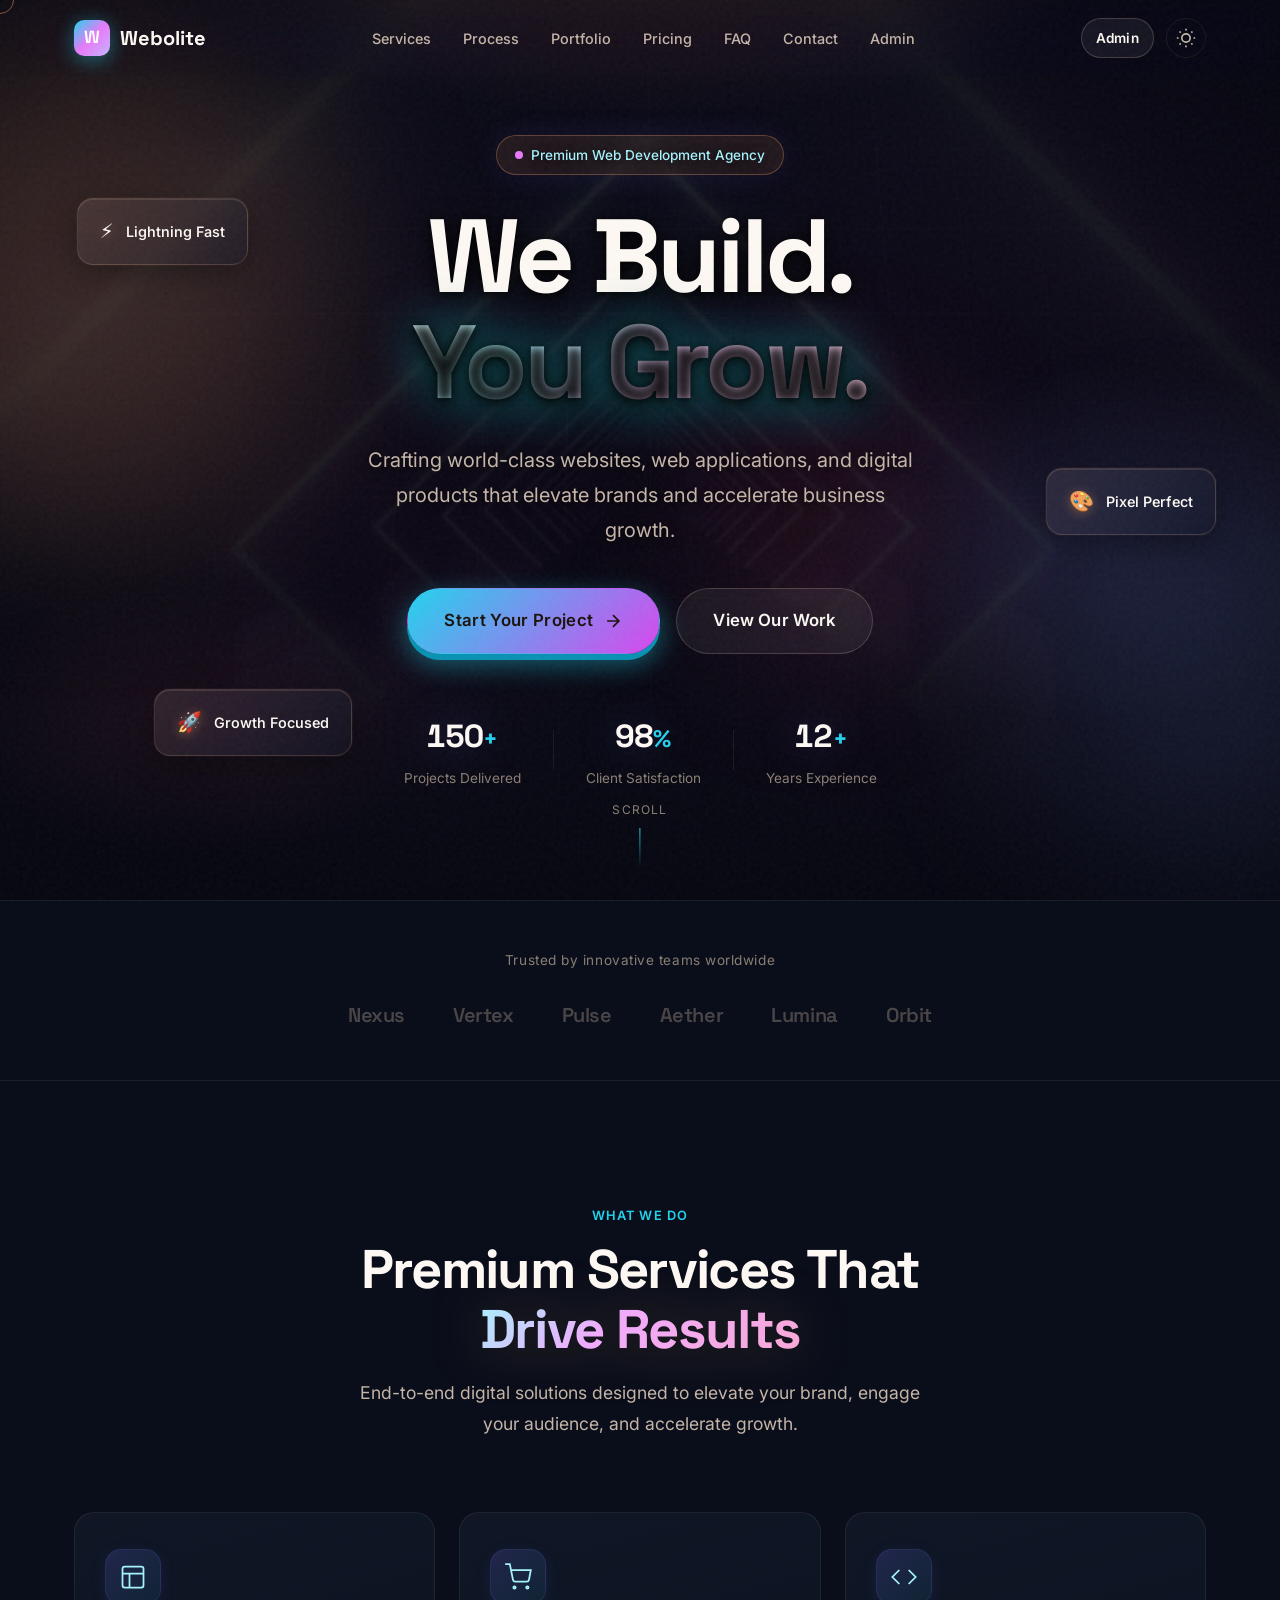
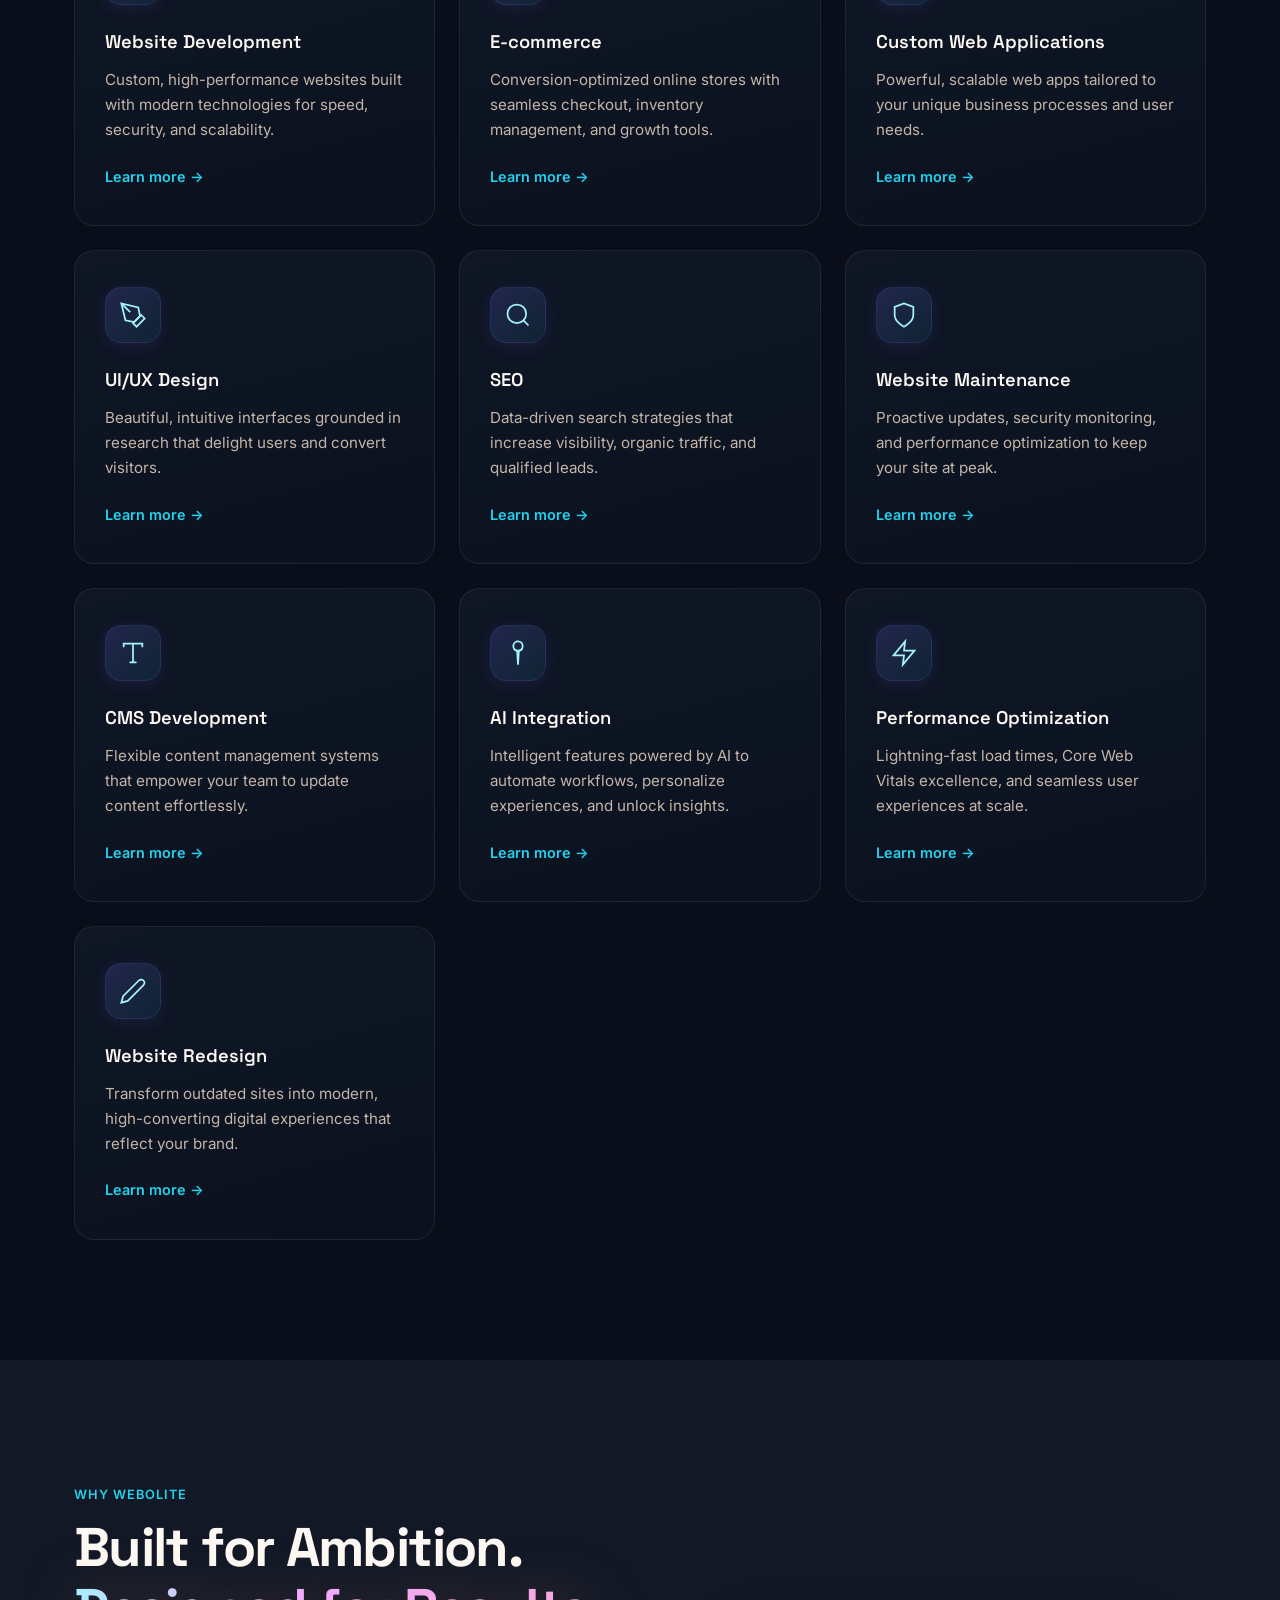
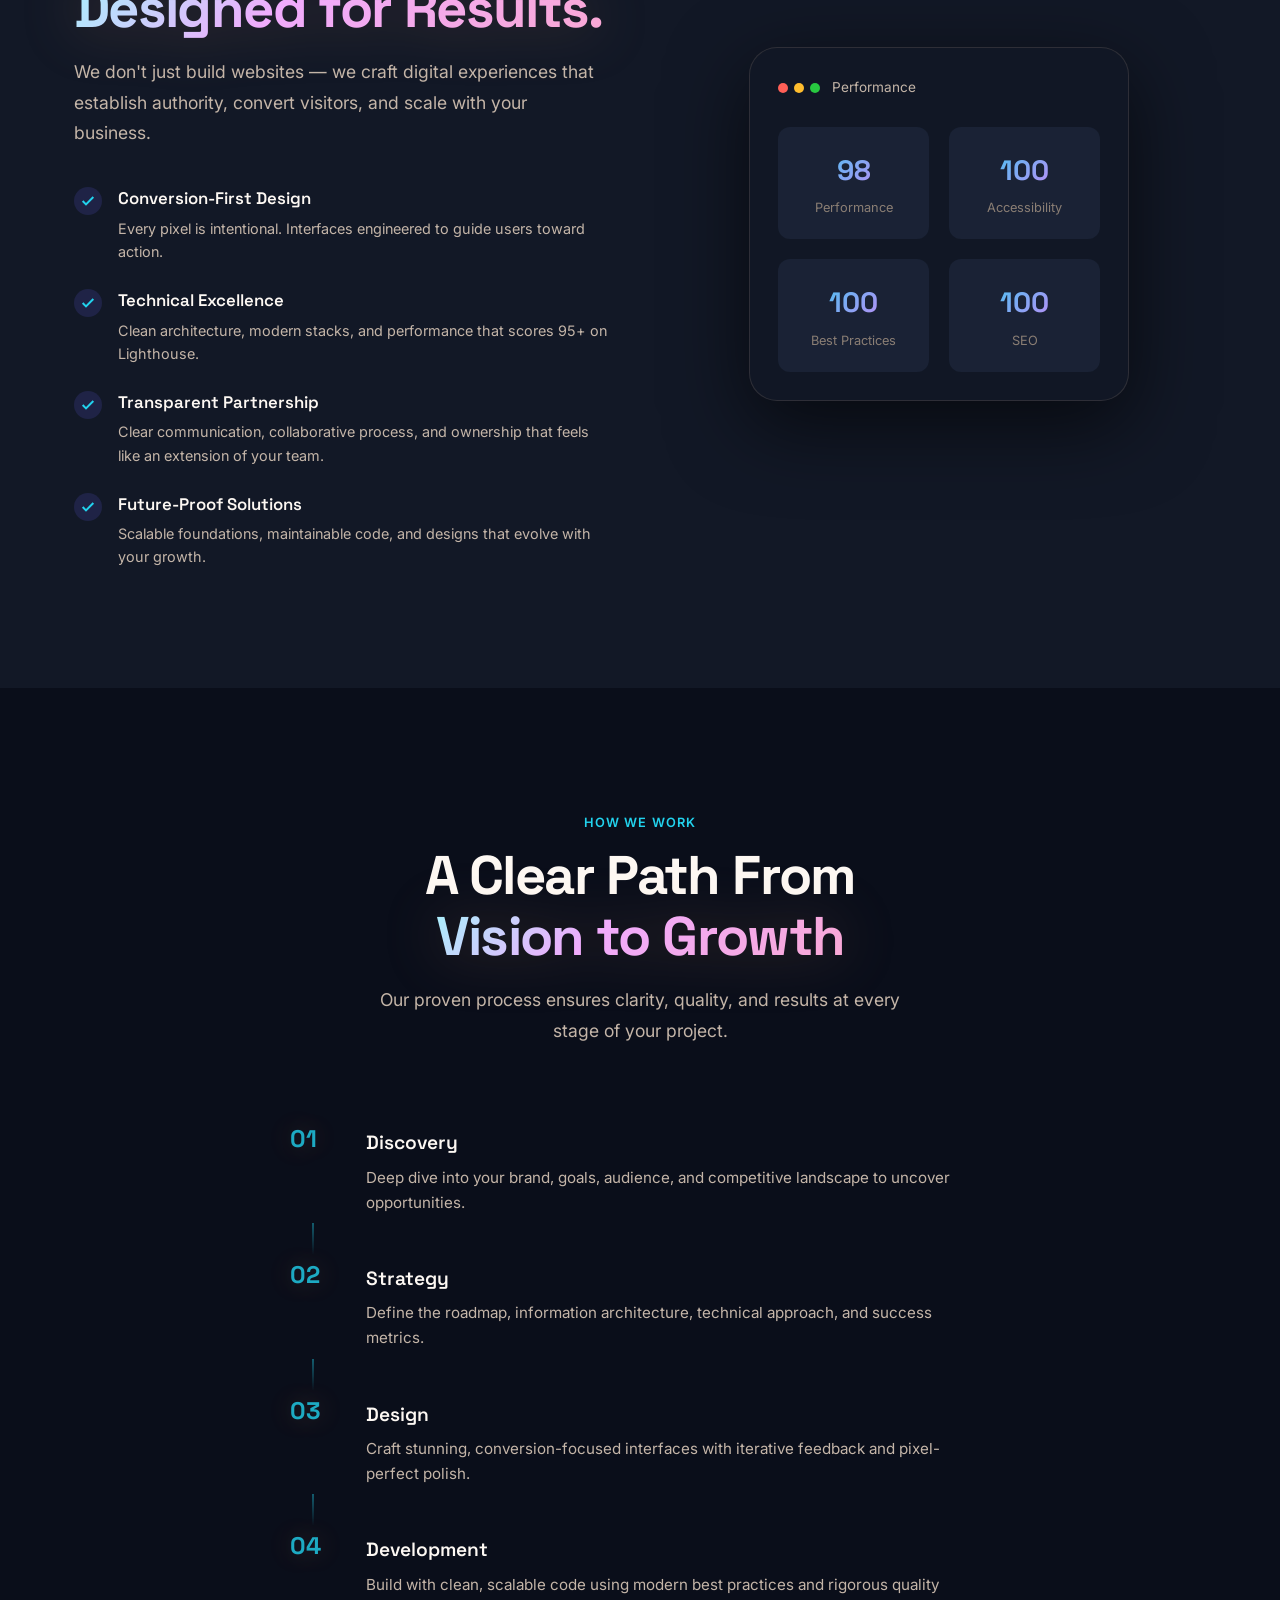
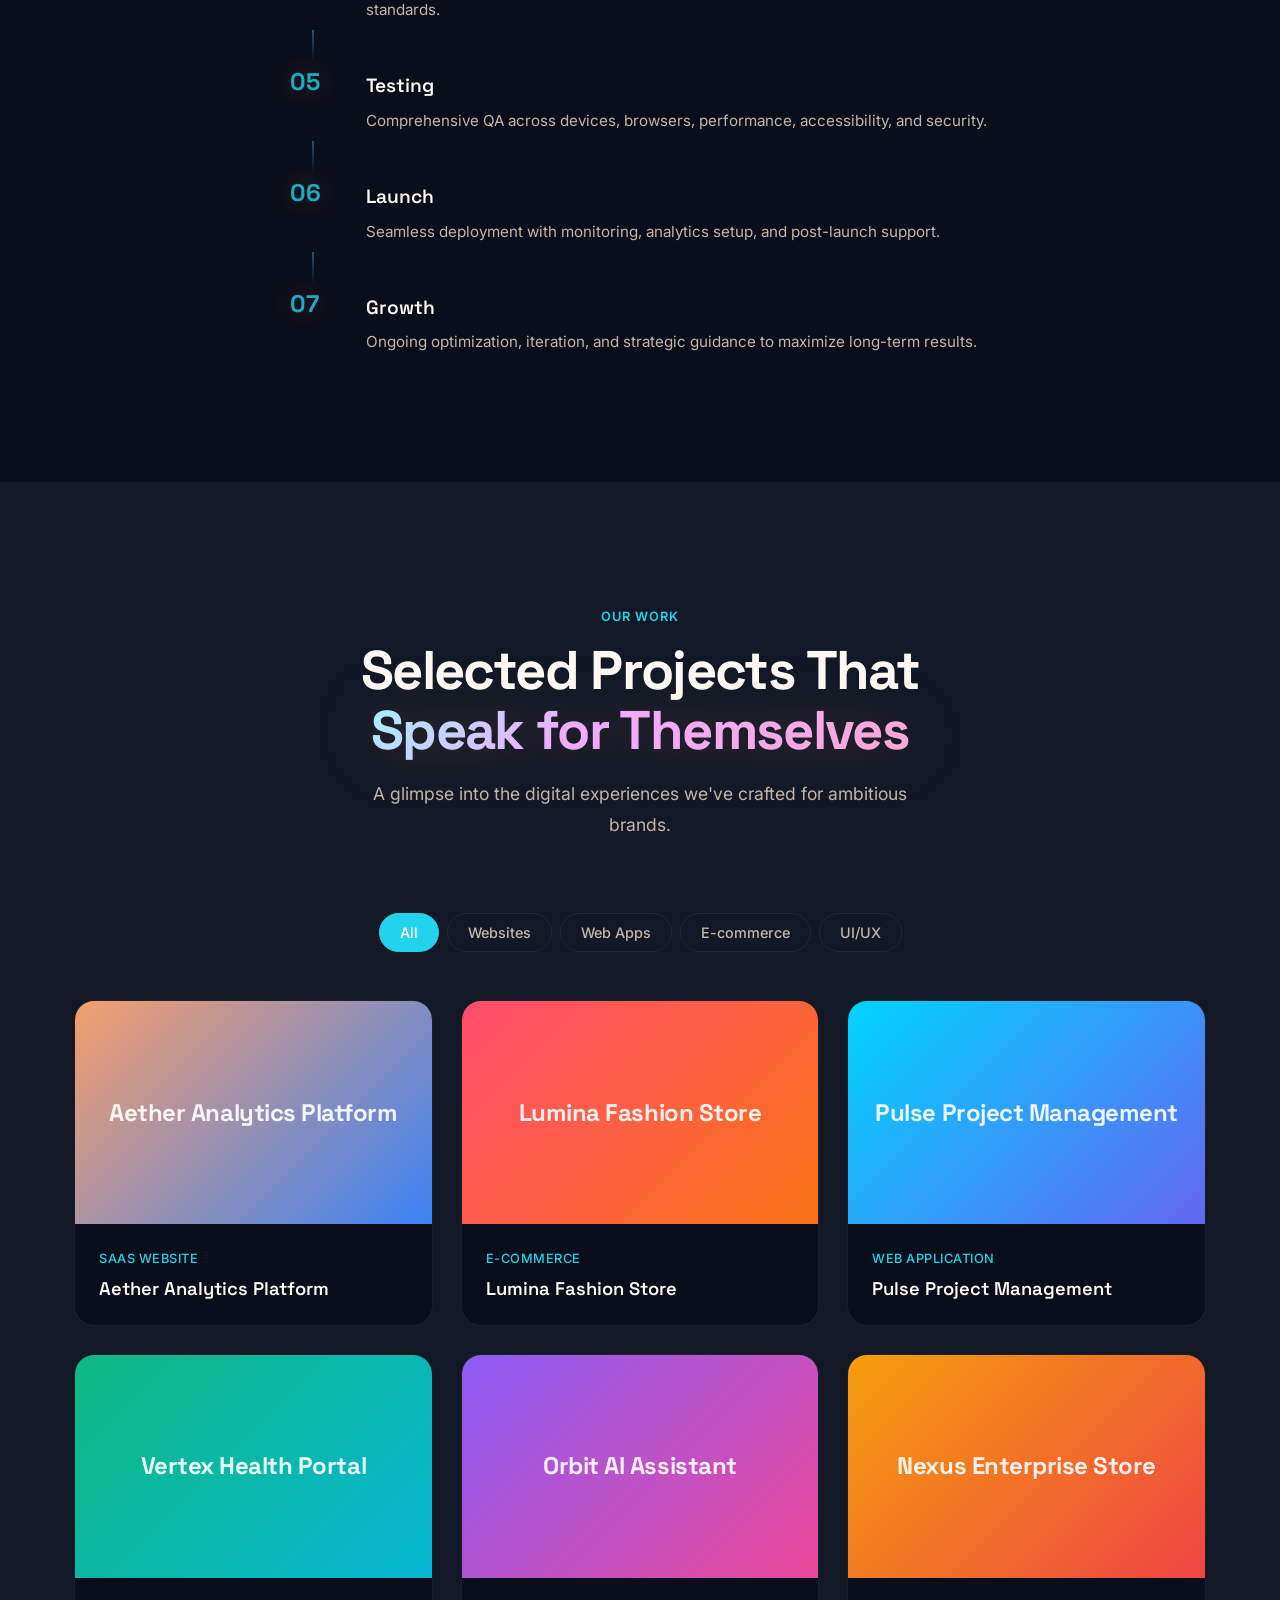
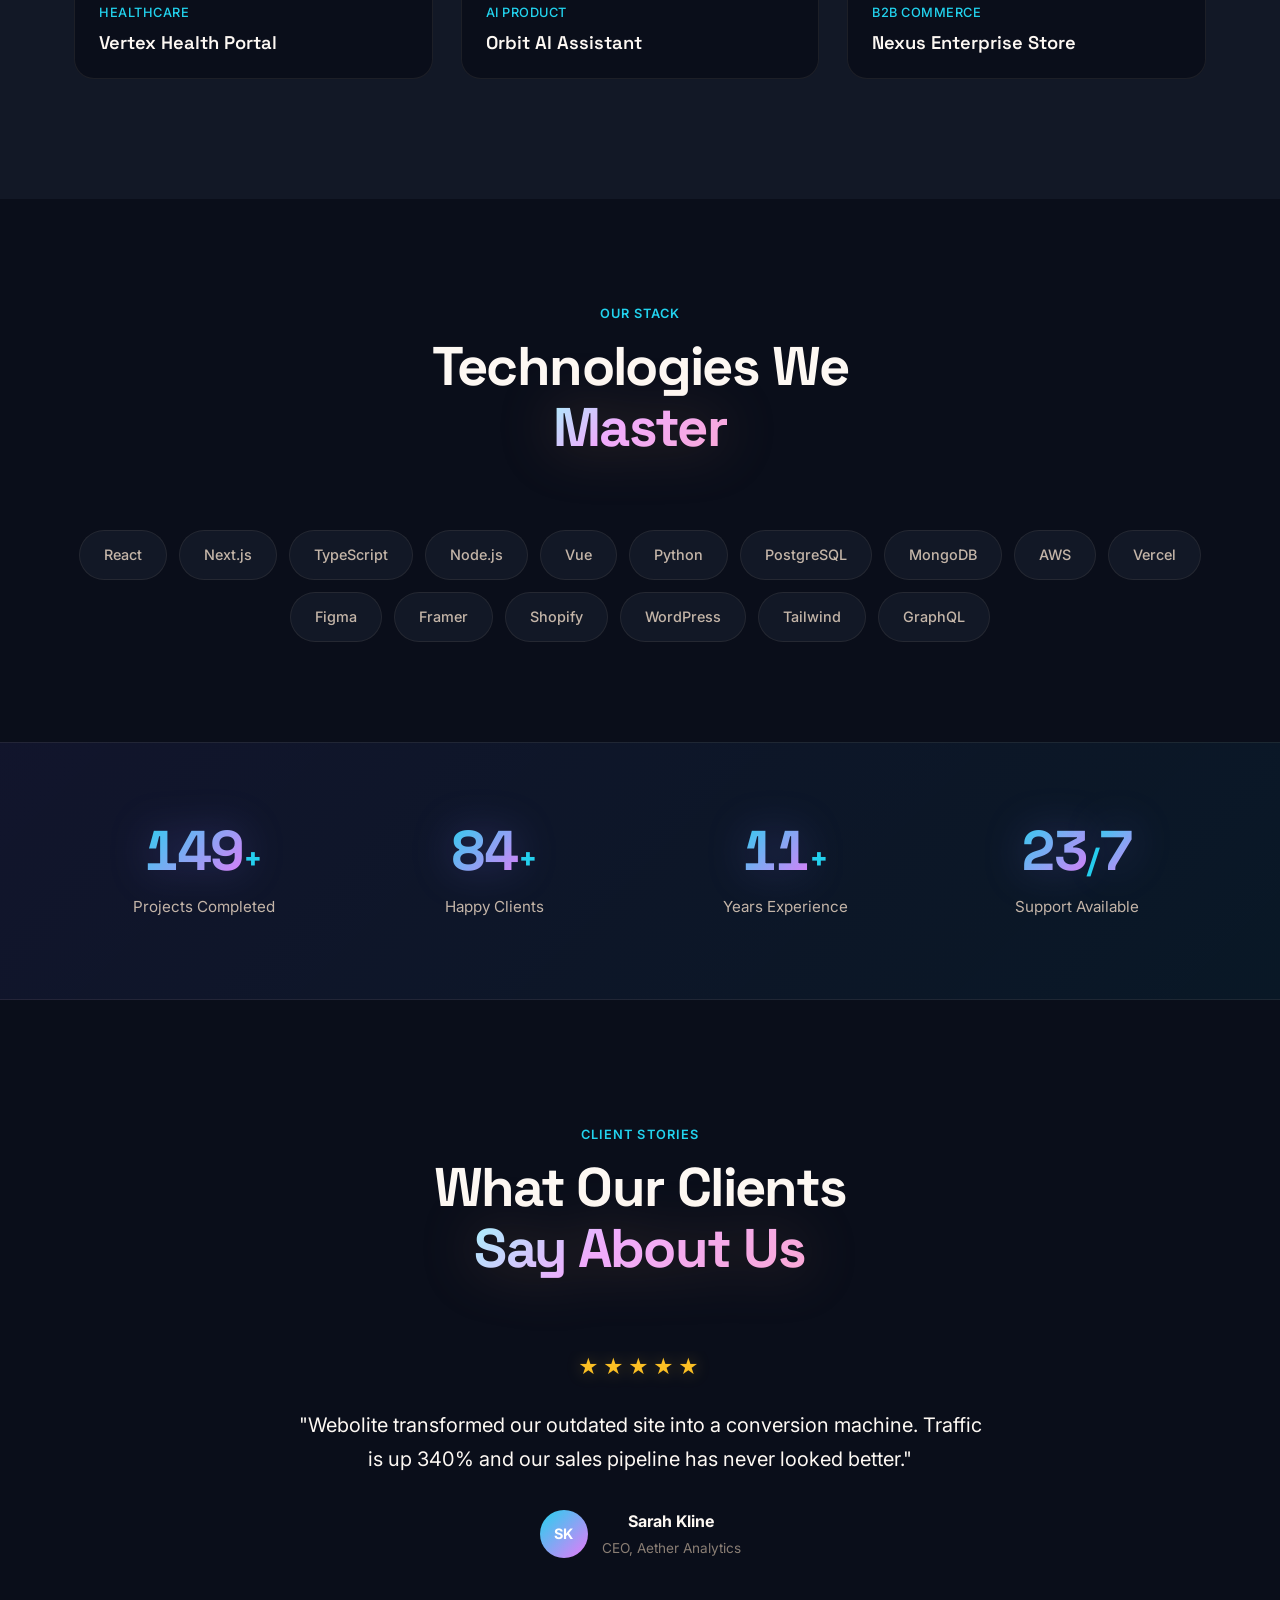
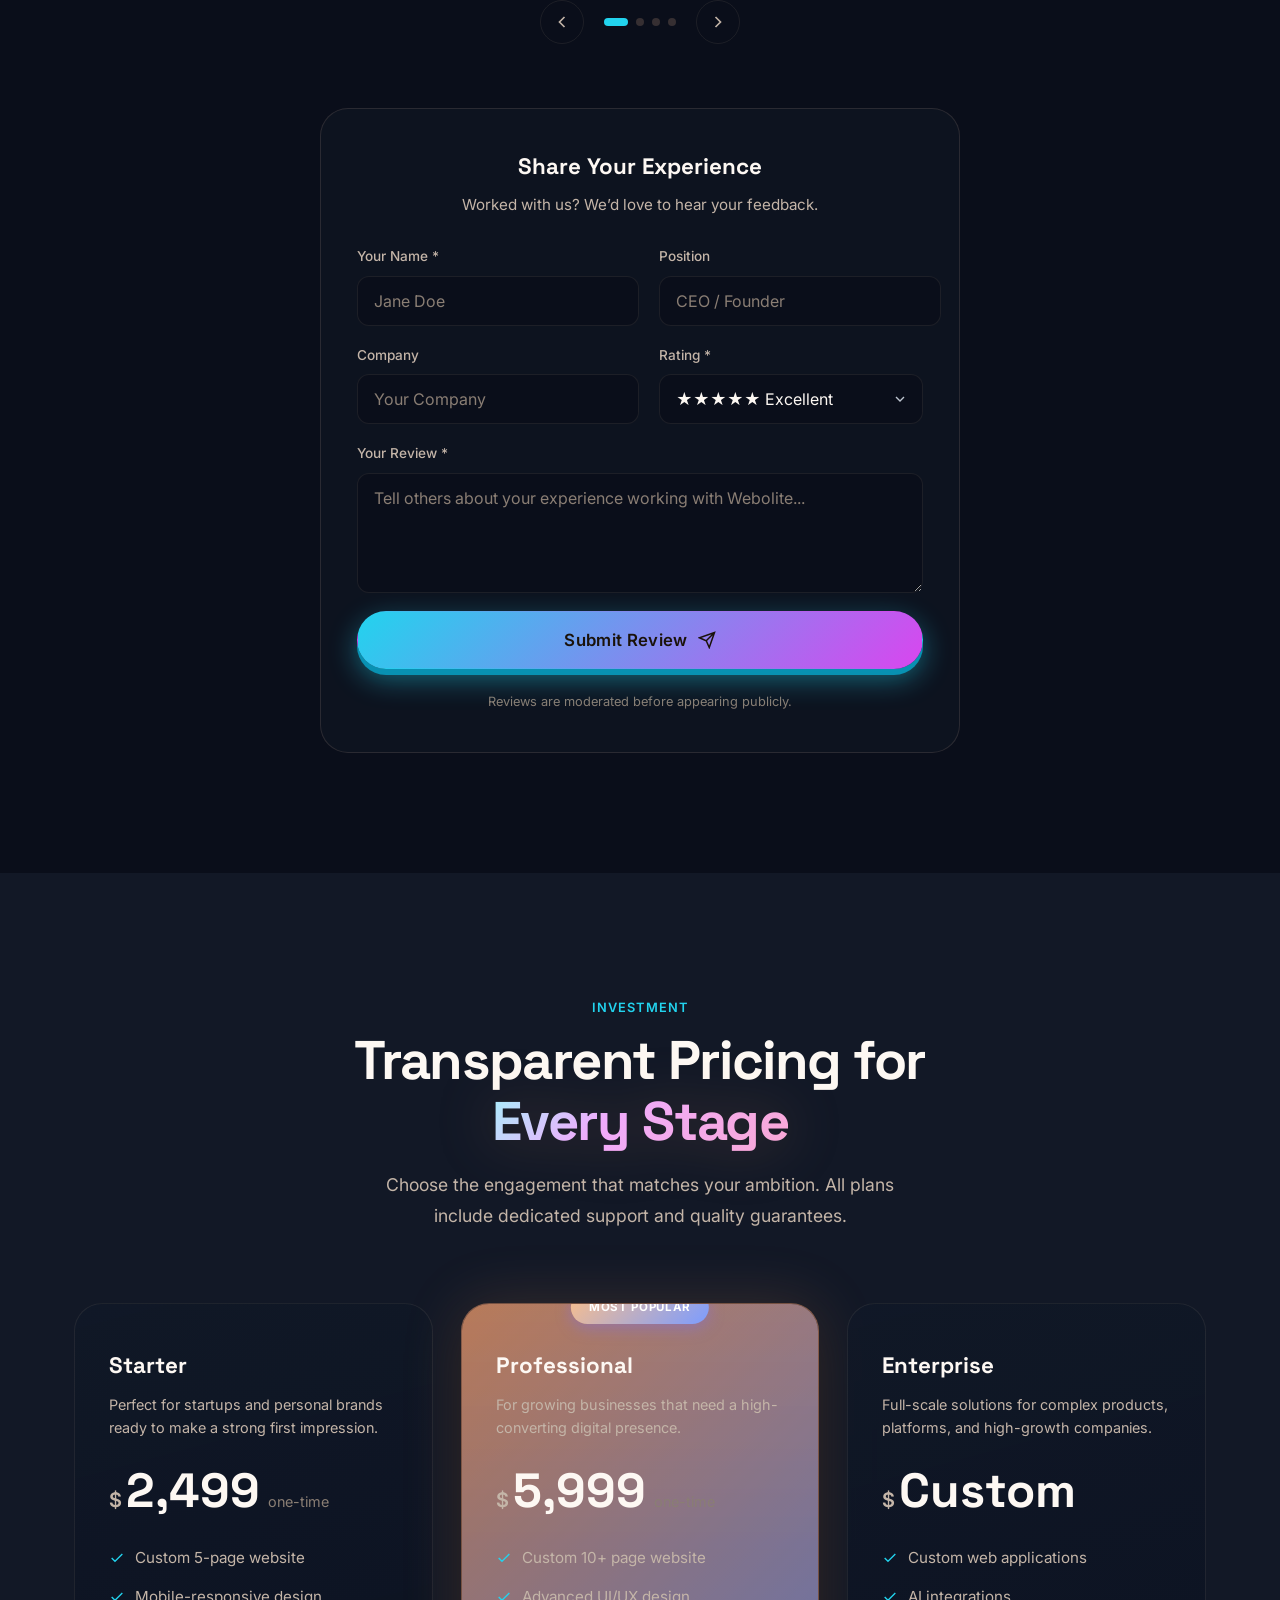
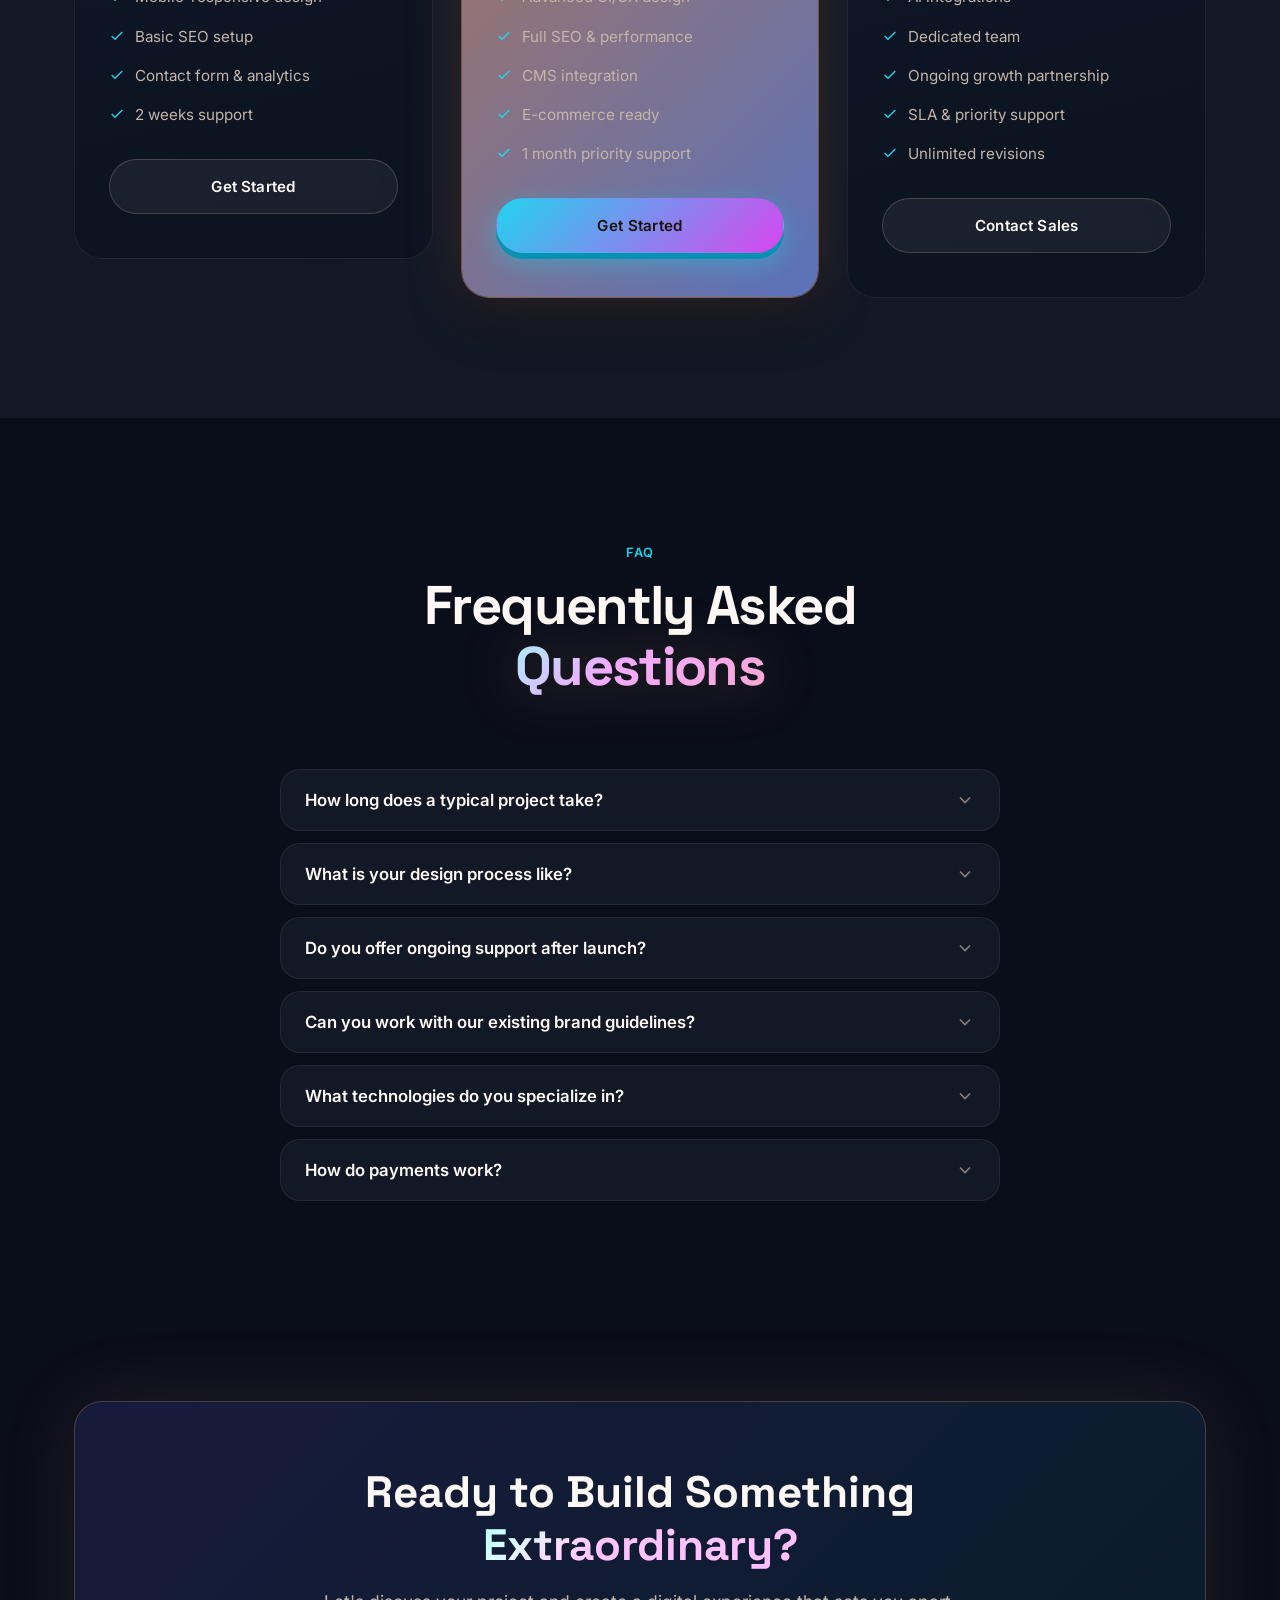
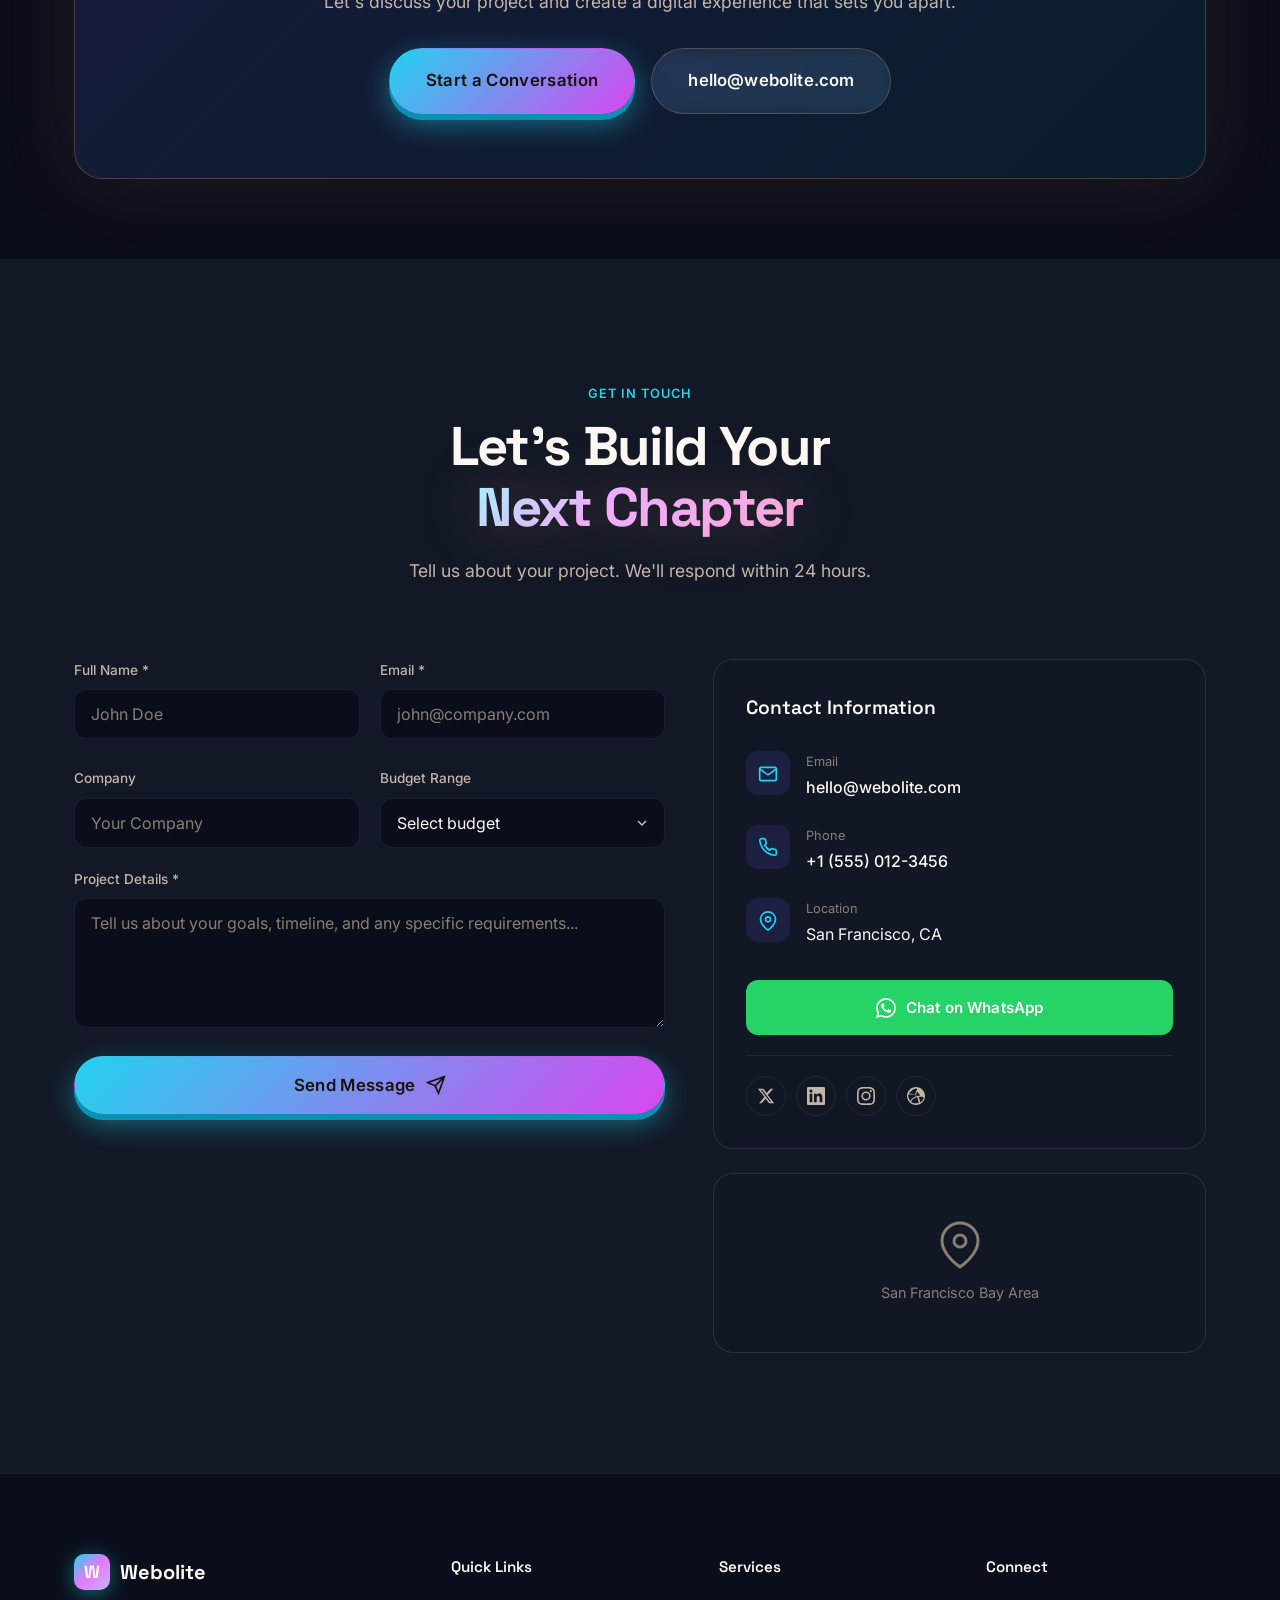
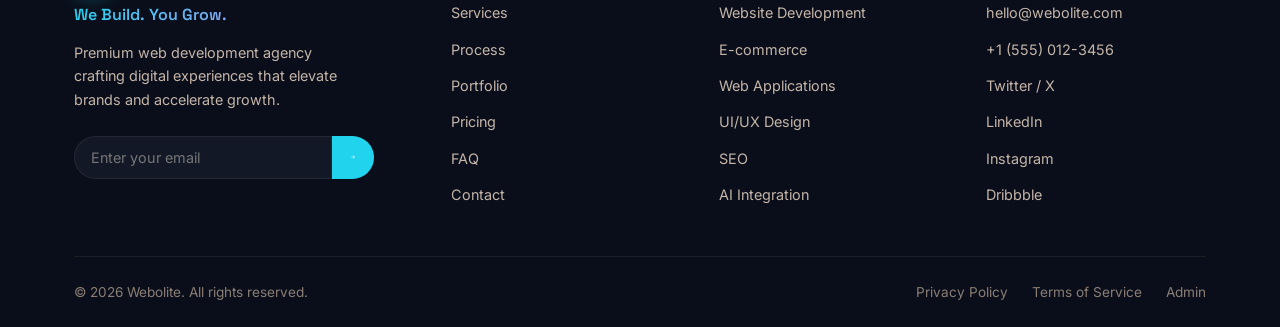
==== commit a4603f84: "Add files via upload" ====
--- a/index.html
+++ b/index.html
@@ -29,6 +29,8 @@
   <link rel="preconnect" href="https://fonts.gstatic.com" crossorigin>
   <link href="https://fonts.googleapis.com/css2?family=Inter:wght@300;400;500;600;700&family=Poppins:wght@400;500;600;700;800&family=Space+Grotesk:wght@400;500;600;700&display=swap" rel="stylesheet">
   
+  <link rel="icon" type="image/png" href="favicon.png">
+  <link rel="apple-touch-icon" href="favicon.png">
   <link rel="stylesheet" href="style.css">
   
   <!-- JSON-LD Schema -->
@@ -94,13 +96,13 @@
         <li><a href="#process" class="nav-link">Process</a></li>
         <li><a href="#portfolio" class="nav-link">Portfolio</a></li>
         <li><a href="#pricing" class="nav-link">Pricing</a></li>
-        <li><a href="#testimonials" class="nav-link">Testimonials</a></li>
         <li><a href="#faq" class="nav-link">FAQ</a></li>
         <li><a href="#contact" class="nav-link">Contact</a></li>
+        <li><a href="/admin.html" class="nav-link">Admin</a></li>
       </ul>
       
       <div class="nav-actions">
-        <a href="admin.html" class="btn btn-outline btn-sm" title="Admin Panel" style="padding:8px 14px;">Admin</a>
+        <a href="/admin.html" class="btn btn-outline btn-sm" title="Admin Panel" style="padding:8px 14px;">Admin</a>
         <button class="theme-toggle" id="themeToggle" aria-label="Toggle theme">
           <svg class="icon-sun" width="20" height="20" viewBox="0 0 24 24" fill="none" stroke="currentColor" stroke-width="2"><circle cx="12" cy="12" r="5"/><path d="M12 1v2M12 21v2M4.22 4.22l1.42 1.42M18.36 18.36l1.42 1.42M1 12h2M21 12h2M4.22 19.78l1.42-1.42M18.36 5.64l1.42-1.42"/></svg>
           <svg class="icon-moon" width="20" height="20" viewBox="0 0 24 24" fill="none" stroke="currentColor" stroke-width="2"><path d="M21 12.79A9 9 0 1 1 11.21 3 7 7 0 0 0 21 12.79z"/></svg>
@@ -117,6 +119,10 @@
     <!-- Hero Section -->
     <section class="hero" id="hero">
       <div class="hero-bg">
+<video class="hero-video" id="heroVideo" autoplay muted loop playsinline poster="hero-poster.jpg" aria-hidden="true" >
+          <source src="hero-bg.mp4" type="video/mp4">
+        </video>
+        <div class="hero-video-overlay"></div>
         <div class="hero-gradient"></div>
         <div class="hero-grid"></div>
         <div class="floating-orb orb-1"></div>
@@ -536,82 +542,6 @@
       </div>
     </section>
 
-
-    <!-- Pricing -->
-    <section class="pricing" id="pricing">
-      <div class="container">
-        <div class="section-header reveal">
-          <span class="section-tag">Investment</span>
-          <h2 class="section-title">Transparent Pricing for<br><span class="gradient-text">Every Stage</span></h2>
-          <p class="section-desc">Choose the engagement that matches your ambition. All plans include dedicated support and quality guarantees.</p>
-        </div>
-        
-        <div class="pricing-grid">
-          <article class="pricing-card reveal">
-            <div class="pricing-header">
-              <h3>Starter</h3>
-              <p>Perfect for startups and personal brands ready to make a strong first impression.</p>
-            </div>
-            <div class="pricing-price">
-              <span class="currency">$</span>
-              <span class="amount">2,499</span>
-              <span class="period">one-time</span>
-            </div>
-            <ul class="pricing-features">
-              <li><svg width="16" height="16" viewBox="0 0 24 24" fill="none" stroke="currentColor" stroke-width="2"><polyline points="20 6 9 17 4 12"/></svg> Custom 5-page website</li>
-              <li><svg width="16" height="16" viewBox="0 0 24 24" fill="none" stroke="currentColor" stroke-width="2"><polyline points="20 6 9 17 4 12"/></svg> Mobile-responsive design</li>
-              <li><svg width="16" height="16" viewBox="0 0 24 24" fill="none" stroke="currentColor" stroke-width="2"><polyline points="20 6 9 17 4 12"/></svg> Basic SEO setup</li>
-              <li><svg width="16" height="16" viewBox="0 0 24 24" fill="none" stroke="currentColor" stroke-width="2"><polyline points="20 6 9 17 4 12"/></svg> Contact form & analytics</li>
-              <li><svg width="16" height="16" viewBox="0 0 24 24" fill="none" stroke="currentColor" stroke-width="2"><polyline points="20 6 9 17 4 12"/></svg> 2 weeks support</li>
-            </ul>
-            <a href="starter.html" class="btn btn-outline btn-block">Get Started</a>
-          </article>
-          
-          <article class="pricing-card featured reveal">
-            <div class="pricing-badge">Most Popular</div>
-            <div class="pricing-header">
-              <h3>Professional</h3>
-              <p>For growing businesses that need a high-converting digital presence.</p>
-            </div>
-            <div class="pricing-price">
-              <span class="currency">$</span>
-              <span class="amount">5,999</span>
-              <span class="period">one-time</span>
-            </div>
-            <ul class="pricing-features">
-              <li><svg width="16" height="16" viewBox="0 0 24 24" fill="none" stroke="currentColor" stroke-width="2"><polyline points="20 6 9 17 4 12"/></svg> Custom 10+ page website</li>
-              <li><svg width="16" height="16" viewBox="0 0 24 24" fill="none" stroke="currentColor" stroke-width="2"><polyline points="20 6 9 17 4 12"/></svg> Advanced UI/UX design</li>
-              <li><svg width="16" height="16" viewBox="0 0 24 24" fill="none" stroke="currentColor" stroke-width="2"><polyline points="20 6 9 17 4 12"/></svg> Full SEO & performance</li>
-              <li><svg width="16" height="16" viewBox="0 0 24 24" fill="none" stroke="currentColor" stroke-width="2"><polyline points="20 6 9 17 4 12"/></svg> CMS integration</li>
-              <li><svg width="16" height="16" viewBox="0 0 24 24" fill="none" stroke="currentColor" stroke-width="2"><polyline points="20 6 9 17 4 12"/></svg> E-commerce ready</li>
-              <li><svg width="16" height="16" viewBox="0 0 24 24" fill="none" stroke="currentColor" stroke-width="2"><polyline points="20 6 9 17 4 12"/></svg> 1 month priority support</li>
-            </ul>
-            <a href="professional.html" class="btn btn-primary btn-block">Get Started</a>
-          </article>
-          
-          <article class="pricing-card reveal">
-            <div class="pricing-header">
-              <h3>Enterprise</h3>
-              <p>Full-scale solutions for complex products, platforms, and high-growth companies.</p>
-            </div>
-            <div class="pricing-price">
-              <span class="currency">$</span>
-              <span class="amount">Custom</span>
-            </div>
-            <ul class="pricing-features">
-              <li><svg width="16" height="16" viewBox="0 0 24 24" fill="none" stroke="currentColor" stroke-width="2"><polyline points="20 6 9 17 4 12"/></svg> Custom web applications</li>
-              <li><svg width="16" height="16" viewBox="0 0 24 24" fill="none" stroke="currentColor" stroke-width="2"><polyline points="20 6 9 17 4 12"/></svg> AI integrations</li>
-              <li><svg width="16" height="16" viewBox="0 0 24 24" fill="none" stroke="currentColor" stroke-width="2"><polyline points="20 6 9 17 4 12"/></svg> Dedicated team</li>
-              <li><svg width="16" height="16" viewBox="0 0 24 24" fill="none" stroke="currentColor" stroke-width="2"><polyline points="20 6 9 17 4 12"/></svg> Ongoing growth partnership</li>
-              <li><svg width="16" height="16" viewBox="0 0 24 24" fill="none" stroke="currentColor" stroke-width="2"><polyline points="20 6 9 17 4 12"/></svg> SLA & priority support</li>
-              <li><svg width="16" height="16" viewBox="0 0 24 24" fill="none" stroke="currentColor" stroke-width="2"><polyline points="20 6 9 17 4 12"/></svg> Unlimited revisions</li>
-            </ul>
-            <a href="enterprise.html" class="btn btn-outline btn-block">Contact Sales</a>
-          </article>
-        </div>
-      </div>
-    </section>
-
     <!-- Testimonials -->
     <section class="testimonials" id="testimonials">
       <div class="container">
@@ -681,6 +611,81 @@
               <p class="review-note">Reviews are moderated before appearing publicly.</p>
             </form>
           </div>
+        </div>
+      </div>
+    </section>
+
+    <!-- Pricing -->
+    <section class="pricing" id="pricing">
+      <div class="container">
+        <div class="section-header reveal">
+          <span class="section-tag">Investment</span>
+          <h2 class="section-title">Transparent Pricing for<br><span class="gradient-text">Every Stage</span></h2>
+          <p class="section-desc">Choose the engagement that matches your ambition. All plans include dedicated support and quality guarantees.</p>
+        </div>
+        
+        <div class="pricing-grid">
+          <article class="pricing-card reveal">
+            <div class="pricing-header">
+              <h3>Starter</h3>
+              <p>Perfect for startups and personal brands ready to make a strong first impression.</p>
+            </div>
+            <div class="pricing-price">
+              <span class="currency">$</span>
+              <span class="amount">2,499</span>
+              <span class="period">one-time</span>
+            </div>
+            <ul class="pricing-features">
+              <li><svg width="16" height="16" viewBox="0 0 24 24" fill="none" stroke="currentColor" stroke-width="2"><polyline points="20 6 9 17 4 12"/></svg> Custom 5-page website</li>
+              <li><svg width="16" height="16" viewBox="0 0 24 24" fill="none" stroke="currentColor" stroke-width="2"><polyline points="20 6 9 17 4 12"/></svg> Mobile-responsive design</li>
+              <li><svg width="16" height="16" viewBox="0 0 24 24" fill="none" stroke="currentColor" stroke-width="2"><polyline points="20 6 9 17 4 12"/></svg> Basic SEO setup</li>
+              <li><svg width="16" height="16" viewBox="0 0 24 24" fill="none" stroke="currentColor" stroke-width="2"><polyline points="20 6 9 17 4 12"/></svg> Contact form & analytics</li>
+              <li><svg width="16" height="16" viewBox="0 0 24 24" fill="none" stroke="currentColor" stroke-width="2"><polyline points="20 6 9 17 4 12"/></svg> 2 weeks support</li>
+            </ul>
+            <a href="starter.html" class="btn btn-outline btn-block">Get Started</a>
+          </article>
+          
+          <article class="pricing-card featured reveal">
+            <div class="pricing-badge">Most Popular</div>
+            <div class="pricing-header">
+              <h3>Professional</h3>
+              <p>For growing businesses that need a high-converting digital presence.</p>
+            </div>
+            <div class="pricing-price">
+              <span class="currency">$</span>
+              <span class="amount">5,999</span>
+              <span class="period">one-time</span>
+            </div>
+            <ul class="pricing-features">
+              <li><svg width="16" height="16" viewBox="0 0 24 24" fill="none" stroke="currentColor" stroke-width="2"><polyline points="20 6 9 17 4 12"/></svg> Custom 10+ page website</li>
+              <li><svg width="16" height="16" viewBox="0 0 24 24" fill="none" stroke="currentColor" stroke-width="2"><polyline points="20 6 9 17 4 12"/></svg> Advanced UI/UX design</li>
+              <li><svg width="16" height="16" viewBox="0 0 24 24" fill="none" stroke="currentColor" stroke-width="2"><polyline points="20 6 9 17 4 12"/></svg> Full SEO & performance</li>
+              <li><svg width="16" height="16" viewBox="0 0 24 24" fill="none" stroke="currentColor" stroke-width="2"><polyline points="20 6 9 17 4 12"/></svg> CMS integration</li>
+              <li><svg width="16" height="16" viewBox="0 0 24 24" fill="none" stroke="currentColor" stroke-width="2"><polyline points="20 6 9 17 4 12"/></svg> E-commerce ready</li>
+              <li><svg width="16" height="16" viewBox="0 0 24 24" fill="none" stroke="currentColor" stroke-width="2"><polyline points="20 6 9 17 4 12"/></svg> 1 month priority support</li>
+            </ul>
+            <a href="professional.html" class="btn btn-primary btn-block">Get Started</a>
+          </article>
+          
+          <article class="pricing-card reveal">
+            <div class="pricing-header">
+              <h3>Enterprise</h3>
+              <p>Full-scale solutions for complex products, platforms, and high-growth companies.</p>
+            </div>
+            <div class="pricing-price">
+              <span class="currency">$</span>
+              <span class="amount">Custom</span>
+            </div>
+            <ul class="pricing-features">
+              <li><svg width="16" height="16" viewBox="0 0 24 24" fill="none" stroke="currentColor" stroke-width="2"><polyline points="20 6 9 17 4 12"/></svg> Custom web applications</li>
+              <li><svg width="16" height="16" viewBox="0 0 24 24" fill="none" stroke="currentColor" stroke-width="2"><polyline points="20 6 9 17 4 12"/></svg> AI integrations</li>
+              <li><svg width="16" height="16" viewBox="0 0 24 24" fill="none" stroke="currentColor" stroke-width="2"><polyline points="20 6 9 17 4 12"/></svg> Dedicated team</li>
+              <li><svg width="16" height="16" viewBox="0 0 24 24" fill="none" stroke="currentColor" stroke-width="2"><polyline points="20 6 9 17 4 12"/></svg> Ongoing growth partnership</li>
+              <li><svg width="16" height="16" viewBox="0 0 24 24" fill="none" stroke="currentColor" stroke-width="2"><polyline points="20 6 9 17 4 12"/></svg> SLA & priority support</li>
+              <li><svg width="16" height="16" viewBox="0 0 24 24" fill="none" stroke="currentColor" stroke-width="2"><polyline points="20 6 9 17 4 12"/></svg> Unlimited revisions</li>
+            </ul>
+            <a href="enterprise.html" class="btn btn-outline btn-block">Contact Sales</a>
+          </article>
         </div>
       </div>
     </section>
@@ -958,7 +963,7 @@
         <div class="footer-legal">
           <a href="#">Privacy Policy</a>
           <a href="#">Terms of Service</a>
-          <a href="admin.html">Admin</a>
+          <a href="/admin.html">Admin</a>
         </div>
       </div>
     </div>
--- a/style.css
+++ b/style.css
@@ -3,26 +3,26 @@
    Handcrafted CSS · No frameworks
    ============================================ */
 
-/* ----- CSS Variables ----- */
+/* ----- CSS Variables — Sunset Dusk Theme ----- */
 :root {
-  --primary: #7C6FFF;
-  --primary-light: #A59BFF;
-  --primary-dark: #5B4FE0;
-  --secondary: #22D3EE;
-  --accent: #F43F5E;
-  --bg-dark: #030712;
-  --bg-surface: #0B1220;
-  --bg-elevated: #111827;
-  --text: #F8FAFC;
-  --text-muted: #94A3B8;
-  --text-dim: #64748B;
-  --border: rgba(255, 255, 255, 0.06);
-  --border-hover: rgba(255, 255, 255, 0.14);
-  --glass: rgba(11, 18, 32, 0.65);
-  --glass-border: rgba(255, 255, 255, 0.08);
-  --shadow: 0 4px 24px rgba(0, 0, 0, 0.45);
-  --shadow-lg: 0 24px 80px rgba(0, 0, 0, 0.55);
-  --shadow-glow: 0 0 60px rgba(124, 111, 255, 0.25);
+  --primary: #F59E6C;
+  --primary-light: #FBBF8A;
+  --primary-dark: #E07A3D;
+  --secondary: #7C9CFF;
+  --accent: #FF6B8A;
+  --bg-dark: #0A0E1A;
+  --bg-surface: #121826;
+  --bg-elevated: #1A2235;
+  --text: #FDF8F3;
+  --text-muted: #C4B5A8;
+  --text-dim: #8A7E74;
+  --border: rgba(255, 220, 190, 0.08);
+  --border-hover: rgba(255, 200, 160, 0.18);
+  --glass: rgba(18, 24, 38, 0.55);
+  --glass-border: rgba(255, 210, 180, 0.12);
+  --shadow: 0 4px 24px rgba(0, 0, 0, 0.5);
+  --shadow-lg: 0 24px 80px rgba(0, 0, 0, 0.6);
+  --shadow-glow: 0 0 60px rgba(245, 158, 108, 0.25);
   --radius: 20px;
   --radius-sm: 12px;
   --radius-lg: 28px;
@@ -135,7 +135,7 @@
 }
 
 .gradient-text {
-  background: linear-gradient(135deg, #A59BFF 0%, #22D3EE 45%, #7C6FFF 100%);
+  background: linear-gradient(135deg, #FBBF8A 0%, #F59E6C 40%, #FF8A9B 100%);
   background-size: 200% auto;
   -webkit-background-clip: text;
   -webkit-text-fill-color: transparent;
@@ -239,26 +239,26 @@
 }
 
 .btn-primary {
-  background: linear-gradient(135deg, #8B7CFF 0%, #5B4FE0 50%, #4F46E5 100%);
-  color: #fff;
-  box-shadow: 0 4px 24px rgba(124, 111, 255, 0.4), inset 0 1px 0 rgba(255,255,255,0.15);
+  background: linear-gradient(135deg, #FBBF8A 0%, #F59E6C 45%, #E07A3D 100%);
+  color: #1a120a;
+  box-shadow: 0 4px 24px rgba(245, 158, 108, 0.4), inset 0 1px 0 rgba(255,255,255,0.25);
 }
 
 .btn-primary:hover {
   transform: translateY(-3px) scale(1.02);
-  box-shadow: 0 12px 40px rgba(124, 111, 255, 0.55), inset 0 1px 0 rgba(255,255,255,0.2);
+  box-shadow: 0 12px 40px rgba(245, 158, 108, 0.55), inset 0 1px 0 rgba(255,255,255,0.3);
 }
 
 .btn-outline {
-  background: rgba(255,255,255,0.03);
-  border-color: rgba(255,255,255,0.12);
+  background: rgba(255,255,255,0.06);
+  border-color: rgba(255, 210, 180, 0.2);
   color: var(--text);
   backdrop-filter: blur(8px);
 }
 
 .btn-outline:hover {
-  border-color: rgba(124, 111, 255, 0.5);
-  background: rgba(124, 111, 255, 0.1);
+  border-color: rgba(245, 158, 108, 0.55);
+  background: rgba(245, 158, 108, 0.1);
   transform: translateY(-3px);
   box-shadow: 0 8px 28px rgba(0,0,0,0.3);
 }
@@ -519,32 +519,77 @@
   perspective: 1200px;
 }
 
+
+/* Three.js canvas background */
+.hero-canvas {
+  position: absolute;
+  inset: 0;
+  width: 100%;
+  height: 100%;
+  z-index: 0;
+  display: block;
+  pointer-events: none;
+}
+
+.hero-video {
+  z-index: 0;
+}
+
+/* Slightly darker overlay so 3D + text both read well */
+.hero-video-overlay {
+  background:
+    linear-gradient(180deg, rgba(10, 14, 26, 0.5) 0%, rgba(10, 14, 26, 0.25) 40%, rgba(10, 14, 26, 0.82) 100%),
+    linear-gradient(90deg, rgba(10, 14, 26, 0.4) 0%, transparent 45%, rgba(10, 14, 26, 0.3) 100%) !important;
+}
+
 .hero-bg {
   position: absolute;
   inset: 0;
   pointer-events: none;
+  overflow: hidden;
+}
+
+.hero-video {
+  position: absolute;
+  inset: 0;
+  width: 100%;
+  height: 100%;
+  object-fit: cover;
+  object-position: center center;
+  z-index: 0;
+}
+
+.hero-video-overlay {
+  position: absolute;
+  inset: 0;
+  z-index: 1;
+  background:
+    linear-gradient(180deg, rgba(10, 14, 26, 0.55) 0%, rgba(10, 14, 26, 0.35) 40%, rgba(10, 14, 26, 0.75) 100%),
+    linear-gradient(90deg, rgba(10, 14, 26, 0.45) 0%, transparent 40%, rgba(10, 14, 26, 0.35) 100%);
 }
 
 .hero-gradient {
   position: absolute;
   inset: 0;
+  z-index: 2;
   background:
-    radial-gradient(ellipse 90% 70% at 50% -30%, rgba(124, 111, 255, 0.35) 0%, transparent 55%),
-    radial-gradient(ellipse 50% 45% at 85% 55%, rgba(34, 211, 238, 0.12) 0%, transparent 50%),
-    radial-gradient(ellipse 45% 35% at 10% 75%, rgba(244, 63, 94, 0.08) 0%, transparent 50%),
-    radial-gradient(ellipse 30% 25% at 60% 80%, rgba(124, 111, 255, 0.08) 0%, transparent 50%);
+    radial-gradient(ellipse 80% 60% at 50% -20%, rgba(245, 158, 108, 0.22) 0%, transparent 55%),
+    radial-gradient(ellipse 45% 40% at 85% 60%, rgba(124, 156, 255, 0.1) 0%, transparent 50%),
+    radial-gradient(ellipse 40% 30% at 15% 80%, rgba(255, 107, 138, 0.08) 0%, transparent 50%);
 }
 
 .hero-grid {
   position: absolute;
   inset: 0;
+  z-index: 2;
   background-image:
-    linear-gradient(rgba(255,255,255,0.025) 1px, transparent 1px),
-    linear-gradient(90deg, rgba(255,255,255,0.025) 1px, transparent 1px);
+    linear-gradient(rgba(255, 220, 190, 0.03) 1px, transparent 1px),
+    linear-gradient(90deg, rgba(255, 220, 190, 0.03) 1px, transparent 1px);
   background-size: 72px 72px;
   mask-image: radial-gradient(ellipse 65% 55% at 50% 35%, black 15%, transparent 70%);
   transform: perspective(600px) rotateX(12deg);
   transform-origin: center top;
+  opacity: 0.5;
 }
 
 .floating-orb {
@@ -553,12 +598,13 @@
   filter: blur(90px);
   animation: floatOrb 22s ease-in-out infinite;
   will-change: transform;
+  z-index: 2;
 }
 
 .orb-1 {
   width: 480px;
   height: 480px;
-  background: rgba(124, 111, 255, 0.22);
+  background: rgba(245, 158, 108, 0.18);
   top: 5%;
   left: -12%;
 }
@@ -566,7 +612,7 @@
 .orb-2 {
   width: 360px;
   height: 360px;
-  background: rgba(34, 211, 238, 0.14);
+  background: rgba(124, 156, 255, 0.12);
   bottom: 5%;
   right: -8%;
   animation-delay: -8s;
@@ -589,7 +635,7 @@
 
 .hero-content {
   position: relative;
-  z-index: 2;
+  z-index: 5;
   text-align: center;
   max-width: 900px;
   margin: 0 auto;
@@ -600,13 +646,14 @@
   align-items: center;
   gap: 8px;
   padding: 8px 18px;
-  background: rgba(108, 99, 255, 0.12);
-  border: 1px solid rgba(108, 99, 255, 0.25);
+  background: rgba(245, 158, 108, 0.15);
+  border: 1px solid rgba(245, 158, 108, 0.3);
   border-radius: var(--radius-full);
   font-size: 0.85rem;
   font-weight: 500;
   color: var(--primary-light);
   margin-bottom: 28px;
+  backdrop-filter: blur(12px);
 }
 
 .badge-dot {
@@ -693,7 +740,7 @@
   position: absolute;
   inset: 0;
   pointer-events: none;
-  z-index: 1;
+  z-index: 4;
 }
 
 .glass-card {
@@ -702,24 +749,24 @@
   align-items: center;
   gap: 12px;
   padding: 16px 22px;
-  background: linear-gradient(135deg, rgba(255,255,255,0.08) 0%, rgba(255,255,255,0.02) 100%);
-  backdrop-filter: blur(24px) saturate(1.4);
-  -webkit-backdrop-filter: blur(24px) saturate(1.4);
-  border: 1px solid rgba(255,255,255,0.12);
+  background: linear-gradient(135deg, rgba(255,230,210,0.1) 0%, rgba(20,24,40,0.45) 100%);
+  backdrop-filter: blur(24px) saturate(1.3);
+  -webkit-backdrop-filter: blur(24px) saturate(1.3);
+  border: 1px solid rgba(255, 210, 180, 0.15);
   border-radius: 16px;
   font-size: 0.9rem;
   font-weight: 550;
   box-shadow:
-    0 8px 32px rgba(0,0,0,0.35),
-    inset 0 1px 0 rgba(255,255,255,0.1),
-    0 0 0 1px rgba(124,111,255,0.05);
+    0 8px 32px rgba(0,0,0,0.4),
+    inset 0 1px 0 rgba(255,220,190,0.12),
+    0 0 0 1px rgba(245,158,108,0.06);
   animation: floatCard 7s ease-in-out infinite;
   transform-style: preserve-3d;
 }
 
 .glass-card .card-icon {
   font-size: 1.25rem;
-  filter: drop-shadow(0 2px 6px rgba(124,111,255,0.4));
+  filter: drop-shadow(0 2px 6px rgba(245,158,108,0.4));
 }
 
 .card-1 {
@@ -858,7 +905,7 @@
 }
 
 .service-card:hover {
-  border-color: rgba(124, 111, 255, 0.25);
+  border-color: rgba(245, 158, 108, 0.25);
   transform: translateY(-10px) scale(1.015);
   box-shadow:
     0 20px 50px rgba(0,0,0,0.4),
@@ -887,7 +934,7 @@
 }
 
 .service-card:hover .service-icon {
-  background: linear-gradient(135deg, #7C6FFF 0%, #5B4FE0 100%);
+  background: linear-gradient(135deg, #F59E6C 0%, #E07A3D 100%);
   color: #fff;
   border-color: transparent;
   transform: scale(1.08) rotate(-3deg);
@@ -1176,7 +1223,7 @@
   letter-spacing: -0.02em;
 }
 
-.gradient-1 { background: linear-gradient(135deg, #6C63FF 0%, #3B82F6 100%); }
+.gradient-1 { background: linear-gradient(135deg, #F59E6C 0%, #3B82F6 100%); }
 .gradient-2 { background: linear-gradient(135deg, #FF4D6D 0%, #F97316 100%); }
 .gradient-3 { background: linear-gradient(135deg, #00D4FF 0%, #6366F1 100%); }
 .gradient-4 { background: linear-gradient(135deg, #10B981 0%, #06B6D4 100%); }
@@ -1515,14 +1562,14 @@
 }
 
 .pricing-card.featured {
-  border-color: rgba(124, 111, 255, 0.45);
-  background: linear-gradient(180deg, rgba(124, 111, 255, 0.12) 0%, rgba(11,18,32,1) 45%);
-  box-shadow: 0 0 60px rgba(124, 111, 255, 0.18), 0 20px 50px rgba(0,0,0,0.4);
+  border-color: rgba(245, 158, 108, 0.45);
+  background: linear-gradient(180deg, rgba(245, 158, 108, 0.12) 0%, rgba(11,18,32,1) 45%);
+  box-shadow: 0 0 60px rgba(245, 158, 108, 0.18), 0 20px 50px rgba(0,0,0,0.4);
 }
 
 .pricing-card.featured:hover {
   transform: translateY(-14px) scale(1.03);
-  box-shadow: 0 0 80px rgba(124, 111, 255, 0.25), 0 28px 60px rgba(0,0,0,0.5);
+  box-shadow: 0 0 80px rgba(245, 158, 108, 0.25), 0 28px 60px rgba(0,0,0,0.5);
 }
 
 .pricing-badge {
@@ -1530,7 +1577,7 @@
   top: -13px;
   left: 50%;
   transform: translateX(-50%);
-  background: linear-gradient(135deg, #8B7CFF 0%, #22D3EE 100%);
+  background: linear-gradient(135deg, #FBBF8A 0%, #7C9CFF 100%);
   color: #fff;
   font-size: 0.72rem;
   font-weight: 700;
@@ -2267,7 +2314,7 @@
 
 /* Refined logo */
 .logo-icon {
-  background: linear-gradient(135deg, #8B7CFF 0%, #22D3EE 100%);
+  background: linear-gradient(135deg, #FBBF8A 0%, #7C9CFF 100%);
   box-shadow: 0 4px 16px rgba(124,111,255,0.35);
   transition: transform var(--transition), box-shadow var(--transition);
 }
@@ -2279,8 +2326,8 @@
 
 /* Hero badge glow */
 .hero-badge {
-  background: rgba(124, 111, 255, 0.1);
-  border-color: rgba(124, 111, 255, 0.3);
+  background: rgba(245, 158, 108, 0.1);
+  border-color: rgba(245, 158, 108, 0.3);
   box-shadow: 0 0 30px rgba(124,111,255,0.1);
 }
 
@@ -2304,8 +2351,8 @@
 
 /* CTA card glow */
 .cta-card {
-  border: 1px solid rgba(124, 111, 255, 0.25);
-  box-shadow: 0 0 80px rgba(124, 111, 255, 0.1);
+  border: 1px solid rgba(245, 158, 108, 0.25);
+  box-shadow: 0 0 80px rgba(245, 158, 108, 0.1);
 }
 
 /* FAQ refined */
@@ -2314,7 +2361,7 @@
 }
 
 .faq-item:hover {
-  border-color: rgba(124, 111, 255, 0.2);
+  border-color: rgba(245, 158, 108, 0.2);
 }
 
 .faq-item.active {
@@ -2350,7 +2397,7 @@
 
 /* Selection color */
 ::selection {
-  background: rgba(124, 111, 255, 0.35);
+  background: rgba(245, 158, 108, 0.35);
   color: #fff;
 }
 
@@ -2362,24 +2409,24 @@
   background: var(--bg-dark);
 }
 ::-webkit-scrollbar-thumb {
-  background: rgba(124, 111, 255, 0.3);
+  background: rgba(245, 158, 108, 0.3);
   border-radius: 4px;
 }
 ::-webkit-scrollbar-thumb:hover {
-  background: rgba(124, 111, 255, 0.5);
+  background: rgba(245, 158, 108, 0.5);
 }
 
 /* Input focus glow */
 .form-group input:focus,
 .form-group select:focus,
 .form-group textarea:focus {
-  border-color: rgba(124, 111, 255, 0.5);
-  box-shadow: 0 0 0 3px rgba(124, 111, 255, 0.12), 0 0 24px rgba(124, 111, 255, 0.08);
+  border-color: rgba(245, 158, 108, 0.5);
+  box-shadow: 0 0 0 3px rgba(245, 158, 108, 0.12), 0 0 24px rgba(245, 158, 108, 0.08);
 }
 
 /* Process step numbers glow */
 .step-number {
-  text-shadow: 0 0 30px rgba(124, 111, 255, 0.4);
+  text-shadow: 0 0 30px rgba(245, 158, 108, 0.4);
 }
 
 /* Why metrics elevated */
@@ -2403,9 +2450,505 @@
 
 /* Back to top glow */
 .back-to-top {
-  box-shadow: 0 4px 24px rgba(124, 111, 255, 0.45);
+  box-shadow: 0 4px 24px rgba(245, 158, 108, 0.45);
 }
 
 .back-to-top:hover {
-  box-shadow: 0 8px 32px rgba(124, 111, 255, 0.6);
-}
+  box-shadow: 0 8px 32px rgba(245, 158, 108, 0.6);
+}
+
+/* ============================================
+   PREMIUM UPGRADE — Award-level polish
+   ============================================ */
+
+/* Cinematic grain */
+body::after {
+  content: '';
+  position: fixed;
+  inset: 0;
+  pointer-events: none;
+  z-index: 9998;
+  opacity: 0.035;
+  background-image: url("data:image/svg+xml,%3Csvg viewBox='0 0 256 256' xmlns='http://www.w3.org/2000/svg'%3E%3Cfilter id='n'%3E%3CfeTurbulence type='fractalNoise' baseFrequency='0.85' numOctaves='4' stitchTiles='stitch'/%3E%3C/filter%3E%3Crect width='100%25' height='100%25' filter='url(%23n)'/%3E%3C/svg%3E");
+  mix-blend-mode: overlay;
+}
+
+/* Custom cursor glow (desktop) */
+@media (pointer: fine) {
+  .cursor-glow {
+    position: fixed;
+    width: 28px;
+    height: 28px;
+    border-radius: 50%;
+    border: 1.5px solid rgba(245, 158, 108, 0.55);
+    pointer-events: none;
+    z-index: 10000;
+    transform: translate(-50%, -50%);
+    transition: width 0.25s, height 0.25s, background 0.25s, border-color 0.25s;
+    mix-blend-mode: difference;
+  }
+  .cursor-glow.active {
+    width: 56px;
+    height: 56px;
+    background: rgba(245, 158, 108, 0.12);
+    border-color: rgba(251, 191, 138, 0.8);
+  }
+}
+
+/* Hero title — cinematic scale */
+.hero-title {
+  font-size: clamp(3.2rem, 9vw, 6.5rem) !important;
+  line-height: 1.02 !important;
+  letter-spacing: -0.04em !important;
+  font-weight: 700 !important;
+  text-shadow: 0 4px 60px rgba(0, 0, 0, 0.45);
+}
+
+.hero-title .gradient-text {
+  display: inline-block;
+  background: linear-gradient(120deg, #FFF5EB 0%, #FBBF8A 25%, #F59E6C 50%, #FF8A9B 75%, #7C9CFF 100%);
+  background-size: 300% auto;
+  -webkit-background-clip: text;
+  -webkit-text-fill-color: transparent;
+  background-clip: text;
+  animation: gradientShift 5s ease infinite;
+  filter: drop-shadow(0 0 40px rgba(245, 158, 108, 0.35));
+}
+
+.hero-subtitle {
+  font-size: clamp(1.05rem, 2vw, 1.25rem) !important;
+  max-width: 560px;
+  margin-left: auto;
+  margin-right: auto;
+  text-shadow: 0 2px 24px rgba(0, 0, 0, 0.4);
+}
+
+/* Premium button shine */
+.btn-primary {
+  position: relative;
+  overflow: hidden;
+  letter-spacing: 0.02em;
+}
+
+.btn-primary::before {
+  content: '';
+  position: absolute;
+  top: 0;
+  left: -120%;
+  width: 60%;
+  height: 100%;
+  background: linear-gradient(90deg, transparent, rgba(255,255,255,0.45), transparent);
+  transition: none;
+  animation: btnShine 3.5s ease-in-out infinite;
+}
+
+@keyframes btnShine {
+  0%, 70% { left: -120%; }
+  100% { left: 140%; }
+}
+
+/* Section titles with glow */
+.section-title {
+  letter-spacing: -0.03em;
+}
+
+.section-title .gradient-text,
+.section-header .gradient-text {
+  filter: drop-shadow(0 0 28px rgba(245, 158, 108, 0.25));
+}
+
+/* Service cards — 3D lift + border glow */
+.service-card {
+  position: relative;
+  transition: transform 0.45s cubic-bezier(0.22, 1, 0.36, 1), box-shadow 0.45s, border-color 0.45s !important;
+  transform-style: preserve-3d;
+}
+
+.service-card::before {
+  content: '';
+  position: absolute;
+  inset: -1px;
+  border-radius: inherit;
+  padding: 1px;
+  background: linear-gradient(135deg, rgba(245,158,108,0.5), transparent 40%, transparent 60%, rgba(124,156,255,0.35));
+  -webkit-mask: linear-gradient(#fff 0 0) content-box, linear-gradient(#fff 0 0);
+  -webkit-mask-composite: xor;
+  mask-composite: exclude;
+  opacity: 0;
+  transition: opacity 0.4s;
+  pointer-events: none;
+}
+
+.service-card:hover {
+  transform: translateY(-10px) scale(1.02) !important;
+  box-shadow: 0 24px 60px rgba(0,0,0,0.4), 0 0 40px rgba(245,158,108,0.12) !important;
+}
+
+.service-card:hover::before {
+  opacity: 1;
+}
+
+/* Portfolio cards — depth */
+.portfolio-card {
+  transition: transform 0.5s cubic-bezier(0.22, 1, 0.36, 1), box-shadow 0.5s !important;
+}
+
+.portfolio-card:hover {
+  transform: translateY(-12px) scale(1.03) !important;
+  box-shadow: 0 32px 64px rgba(0,0,0,0.45), 0 0 50px rgba(245,158,108,0.15) !important;
+  z-index: 2;
+}
+
+/* Pricing featured — pulse ring */
+.pricing-card.featured {
+  position: relative;
+}
+
+.pricing-card.featured::after {
+  content: '';
+  position: absolute;
+  inset: -3px;
+  border-radius: inherit;
+  background: linear-gradient(135deg, #F59E6C, #7C9CFF, #F59E6C);
+  background-size: 200% 200%;
+  z-index: -1;
+  animation: borderFlow 4s linear infinite;
+  opacity: 0.7;
+  filter: blur(0.5px);
+}
+
+@keyframes borderFlow {
+  0% { background-position: 0% 50%; }
+  50% { background-position: 100% 50%; }
+  100% { background-position: 0% 50%; }
+}
+
+/* Header glass intensity */
+.header {
+  backdrop-filter: blur(20px) saturate(1.4) !important;
+  -webkit-backdrop-filter: blur(20px) saturate(1.4) !important;
+}
+
+.header.scrolled {
+  background: rgba(10, 14, 26, 0.82) !important;
+  border-bottom: 1px solid rgba(255, 210, 180, 0.1);
+  box-shadow: 0 8px 40px rgba(0,0,0,0.35);
+}
+
+/* Scroll progress — warm glow */
+#scrollProgress {
+  height: 3px !important;
+  background: linear-gradient(90deg, #F59E6C, #FBBF8A, #7C9CFF) !important;
+  box-shadow: 0 0 12px rgba(245, 158, 108, 0.6);
+}
+
+/* Reveal animations — smoother spring */
+.reveal {
+  opacity: 0;
+  transform: translateY(40px) scale(0.98);
+  transition: opacity 0.8s cubic-bezier(0.16, 1, 0.3, 1), transform 0.8s cubic-bezier(0.16, 1, 0.3, 1);
+}
+
+.reveal.visible {
+  opacity: 1;
+  transform: translateY(0) scale(1);
+}
+
+/* Stagger children */
+.reveal-stagger > *:nth-child(1) { transition-delay: 0.05s; }
+.reveal-stagger > *:nth-child(2) { transition-delay: 0.12s; }
+.reveal-stagger > *:nth-child(3) { transition-delay: 0.19s; }
+.reveal-stagger > *:nth-child(4) { transition-delay: 0.26s; }
+.reveal-stagger > *:nth-child(5) { transition-delay: 0.33s; }
+.reveal-stagger > *:nth-child(6) { transition-delay: 0.4s; }
+
+/* FAQ accordion polish */
+.faq-item {
+  transition: border-color 0.3s, background 0.3s, box-shadow 0.3s;
+}
+
+.faq-item.active {
+  border-color: rgba(245, 158, 108, 0.35);
+  background: rgba(245, 158, 108, 0.05);
+  box-shadow: 0 8px 32px rgba(0,0,0,0.2);
+}
+
+/* Testimonial cards */
+.testimonial-card {
+  transition: transform 0.4s, box-shadow 0.4s;
+}
+
+.testimonial-card:hover {
+  transform: translateY(-6px);
+  box-shadow: 0 20px 50px rgba(0,0,0,0.35);
+}
+
+/* CTA section glow */
+.cta-card {
+  position: relative;
+  overflow: hidden;
+}
+
+.cta-card::before {
+  content: '';
+  position: absolute;
+  width: 400px;
+  height: 400px;
+  background: radial-gradient(circle, rgba(245,158,108,0.25) 0%, transparent 70%);
+  top: -100px;
+  right: -100px;
+  animation: floatOrb 12s ease-in-out infinite;
+  pointer-events: none;
+}
+
+/* Nav link underline animation */
+.nav-link {
+  position: relative;
+}
+
+.nav-link::after {
+  content: '';
+  position: absolute;
+  bottom: -4px;
+  left: 0;
+  width: 0;
+  height: 2px;
+  background: linear-gradient(90deg, #F59E6C, #FBBF8A);
+  transition: width 0.35s cubic-bezier(0.22, 1, 0.36, 1);
+  border-radius: 2px;
+}
+
+.nav-link:hover::after,
+.nav-link.active::after {
+  width: 100%;
+}
+
+/* Logo pulse on hover */
+.logo:hover .logo-icon {
+  animation: logoPulse 0.6s ease;
+}
+
+@keyframes logoPulse {
+  0%, 100% { transform: scale(1) rotate(0deg); }
+  40% { transform: scale(1.15) rotate(-8deg); }
+  70% { transform: scale(1.05) rotate(4deg); }
+}
+
+/* Stats numbers — bigger impact */
+.stat-big, .stat-number {
+  font-variant-numeric: tabular-nums;
+  letter-spacing: -0.03em;
+}
+
+/* Smooth page sections */
+section {
+  position: relative;
+}
+
+/* Marquee tech strip enhancement */
+.tech-item {
+  transition: transform 0.3s, color 0.3s, border-color 0.3s;
+}
+
+.tech-item:hover {
+  transform: translateY(-4px) scale(1.05);
+  color: var(--primary-light);
+  border-color: rgba(245, 158, 108, 0.4);
+}
+
+/* Mobile: reduce motion intensity */
+@media (max-width: 768px) {
+  .hero-title {
+    font-size: clamp(2.4rem, 11vw, 3.5rem) !important;
+  }
+  .cursor-glow { display: none; }
+  .service-card:hover,
+  .portfolio-card:hover {
+    transform: translateY(-6px) !important;
+  }
+}
+
+/* Reduced motion */
+@media (prefers-reduced-motion: reduce) {
+  .btn-primary::before,
+  .pricing-card.featured::after,
+  .cursor-glow {
+    animation: none !important;
+  }
+}
+
+
+/* Cinematic hero depth */
+.hero-canvas {
+  position: absolute;
+  inset: 0;
+  width: 100%;
+  height: 100%;
+  z-index: 0;
+  display: block;
+  pointer-events: none;
+}
+.hero-video-overlay {
+  background:
+    radial-gradient(ellipse 70% 60% at 70% 40%, rgba(245,158,108,0.08) 0%, transparent 55%),
+    linear-gradient(180deg, rgba(10,14,26,0.35) 0%, rgba(10,14,26,0.15) 35%, rgba(10,14,26,0.75) 100%),
+    linear-gradient(90deg, rgba(10,14,26,0.55) 0%, transparent 50%, rgba(10,14,26,0.25) 100%) !important;
+  z-index: 1;
+}
+.hero-content {
+  position: relative;
+  z-index: 2;
+}
+
+/* ===== NEON CYBER THEME (works in dark + light) ===== */
+:root {
+  --primary: #22D3EE;
+  --primary-hover: #67E8F9;
+  --primary-dark: #0891B2;
+  --primary-light: #A5F3FC;
+  --primary-glow: rgba(34, 211, 238, 0.45);
+  --secondary: #E879F9;
+  --secondary-glow: rgba(232, 121, 249, 0.35);
+  --accent-purple: #C4B5FD;
+  --accent-pink: #F9A8D4;
+  --gradient-primary: linear-gradient(135deg, #22D3EE 0%, #E879F9 50%, #C4B5FD 100%);
+  --gradient-text: linear-gradient(135deg, #A5F3FC 0%, #F0ABFC 40%, #F9A8D4 100%);
+  --gradient-btn: linear-gradient(135deg, #22D3EE 0%, #D946EF 100%);
+}
+
+[data-theme="light"] {
+  --primary: #0891B2;
+  --primary-hover: #0E7490;
+  --primary-dark: #155E75;
+  --primary-light: #22D3EE;
+  --primary-glow: rgba(8, 145, 178, 0.25);
+  --secondary: #C026D3;
+  --bg-dark: #F4F6FB;
+  --bg-surface: #FFFFFF;
+  --bg-elevated: #EEF1F8;
+  --text-primary: #0F172A;
+  --text-secondary: #475569;
+  --text-muted: #64748B;
+  --border: rgba(15, 23, 42, 0.1);
+  --gradient-text: linear-gradient(135deg, #0891B2 0%, #C026D3 50%, #7C3AED 100%);
+  --gradient-btn: linear-gradient(135deg, #0891B2 0%, #C026D3 100%);
+  --gradient-primary: linear-gradient(135deg, #22D3EE 0%, #E879F9 100%);
+}
+
+/* Bright gradient text — always readable */
+.gradient-text {
+  background: var(--gradient-text) !important;
+  -webkit-background-clip: text !important;
+  background-clip: text !important;
+  -webkit-text-fill-color: transparent !important;
+  color: transparent !important;
+  filter: brightness(1.15) saturate(1.1);
+}
+
+/* Hero-specific: extra bright "You Grow" on neon video */
+.hero-title .gradient-text {
+  background: linear-gradient(135deg, #E0F9FF 0%, #A5F3FC 25%, #F5D0FE 55%, #FBCFE8 100%) !important;
+  -webkit-background-clip: text !important;
+  background-clip: text !important;
+  -webkit-text-fill-color: transparent !important;
+  filter: drop-shadow(0 0 24px rgba(34, 211, 238, 0.5)) drop-shadow(0 2px 8px rgba(0,0,0,0.8));
+}
+
+[data-theme="light"] .hero-title .gradient-text {
+  background: linear-gradient(135deg, #0891B2 0%, #C026D3 50%, #7C3AED 100%) !important;
+  -webkit-background-clip: text !important;
+  background-clip: text !important;
+  -webkit-text-fill-color: transparent !important;
+  filter: none;
+}
+
+/* Neon tunnel hero — dark mode overlay */
+.hero-video-overlay {
+  background:
+    radial-gradient(ellipse 90% 70% at 50% 45%, rgba(5, 6, 15, 0.6) 0%, rgba(5, 6, 15, 0.4) 45%, rgba(5, 6, 15, 0.8) 100%),
+    linear-gradient(90deg, rgba(5, 6, 15, 0.75) 0%, rgba(5, 6, 15, 0.4) 35%, rgba(5, 6, 15, 0.4) 65%, rgba(5, 6, 15, 0.7) 100%),
+    linear-gradient(180deg, rgba(5, 6, 15, 0.7) 0%, rgba(5, 6, 15, 0.45) 30%, rgba(5, 6, 15, 0.6) 60%, rgba(5, 6, 15, 0.95) 100%) !important;
+  z-index: 1;
+}
+
+/* Light mode: softer but still readable over video */
+[data-theme="light"] .hero-video-overlay {
+  background:
+    radial-gradient(ellipse 90% 70% at 50% 45%, rgba(244, 246, 251, 0.75) 0%, rgba(244, 246, 251, 0.55) 50%, rgba(244, 246, 251, 0.88) 100%),
+    linear-gradient(180deg, rgba(244, 246, 251, 0.8) 0%, rgba(244, 246, 251, 0.5) 40%, rgba(244, 246, 251, 0.92) 100%) !important;
+}
+
+[data-theme="light"] .hero-video {
+  filter: brightness(0.7) saturate(0.85) contrast(0.95);
+}
+
+.hero-content { position: relative; z-index: 2; }
+
+.hero-title {
+  text-shadow: 0 4px 24px rgba(0,0,0,0.95), 0 2px 8px rgba(0,0,0,0.8);
+}
+[data-theme="light"] .hero-title {
+  text-shadow: 0 2px 12px rgba(255,255,255,0.9), 0 1px 4px rgba(0,0,0,0.15);
+  color: #0F172A;
+}
+
+.hero-subtitle,
+.hero-description,
+.hero-badge {
+  text-shadow: 0 2px 12px rgba(0,0,0,0.9);
+}
+[data-theme="light"] .hero-subtitle,
+[data-theme="light"] .hero-description,
+[data-theme="light"] .hero-badge {
+  text-shadow: none;
+  color: #334155;
+}
+
+.hero-video {
+  filter: brightness(0.5) contrast(1.05) saturate(1.1);
+}
+
+.btn-primary {
+  background: var(--gradient-btn) !important;
+  box-shadow: 0 6px 0 var(--primary-dark), 0 10px 28px var(--primary-glow) !important;
+}
+.logo-icon {
+  background: var(--gradient-primary) !important;
+  box-shadow: 0 4px 20px var(--primary-glow) !important;
+}
+#scrollProgress, .scroll-progress {
+  background: linear-gradient(90deg, #22D3EE, #E879F9, #A78BFA, #22D3EE) !important;
+  background-size: 200% 100%;
+  box-shadow: 0 0 16px rgba(34, 211, 238, 0.7) !important;
+}
+
+/* Light mode surfaces */
+[data-theme="light"] body {
+  background: var(--bg-dark) !important;
+  color: var(--text-primary, #0F172A);
+}
+[data-theme="light"] .header.scrolled {
+  background: rgba(255, 255, 255, 0.9) !important;
+  border-bottom-color: rgba(15, 23, 42, 0.08);
+}
+[data-theme="light"] .service-card,
+[data-theme="light"] .portfolio-card,
+[data-theme="light"] .pricing-card,
+[data-theme="light"] .testimonial-card,
+[data-theme="light"] .faq-item,
+[data-theme="light"] .info-card,
+[data-theme="light"] .cta-card {
+  background: #FFFFFF !important;
+  border-color: rgba(15, 23, 42, 0.08) !important;
+  color: #0F172A;
+  box-shadow: 0 8px 30px rgba(15, 23, 42, 0.06) !important;
+}
+[data-theme="light"] .section-title,
+[data-theme="light"] h1, [data-theme="light"] h2, [data-theme="light"] h3 {
+  color: #0F172A;
+}
+[data-theme="light"] .footer {
+  background: #EEF1F8 !important;
+  color: #334155;
+}
+
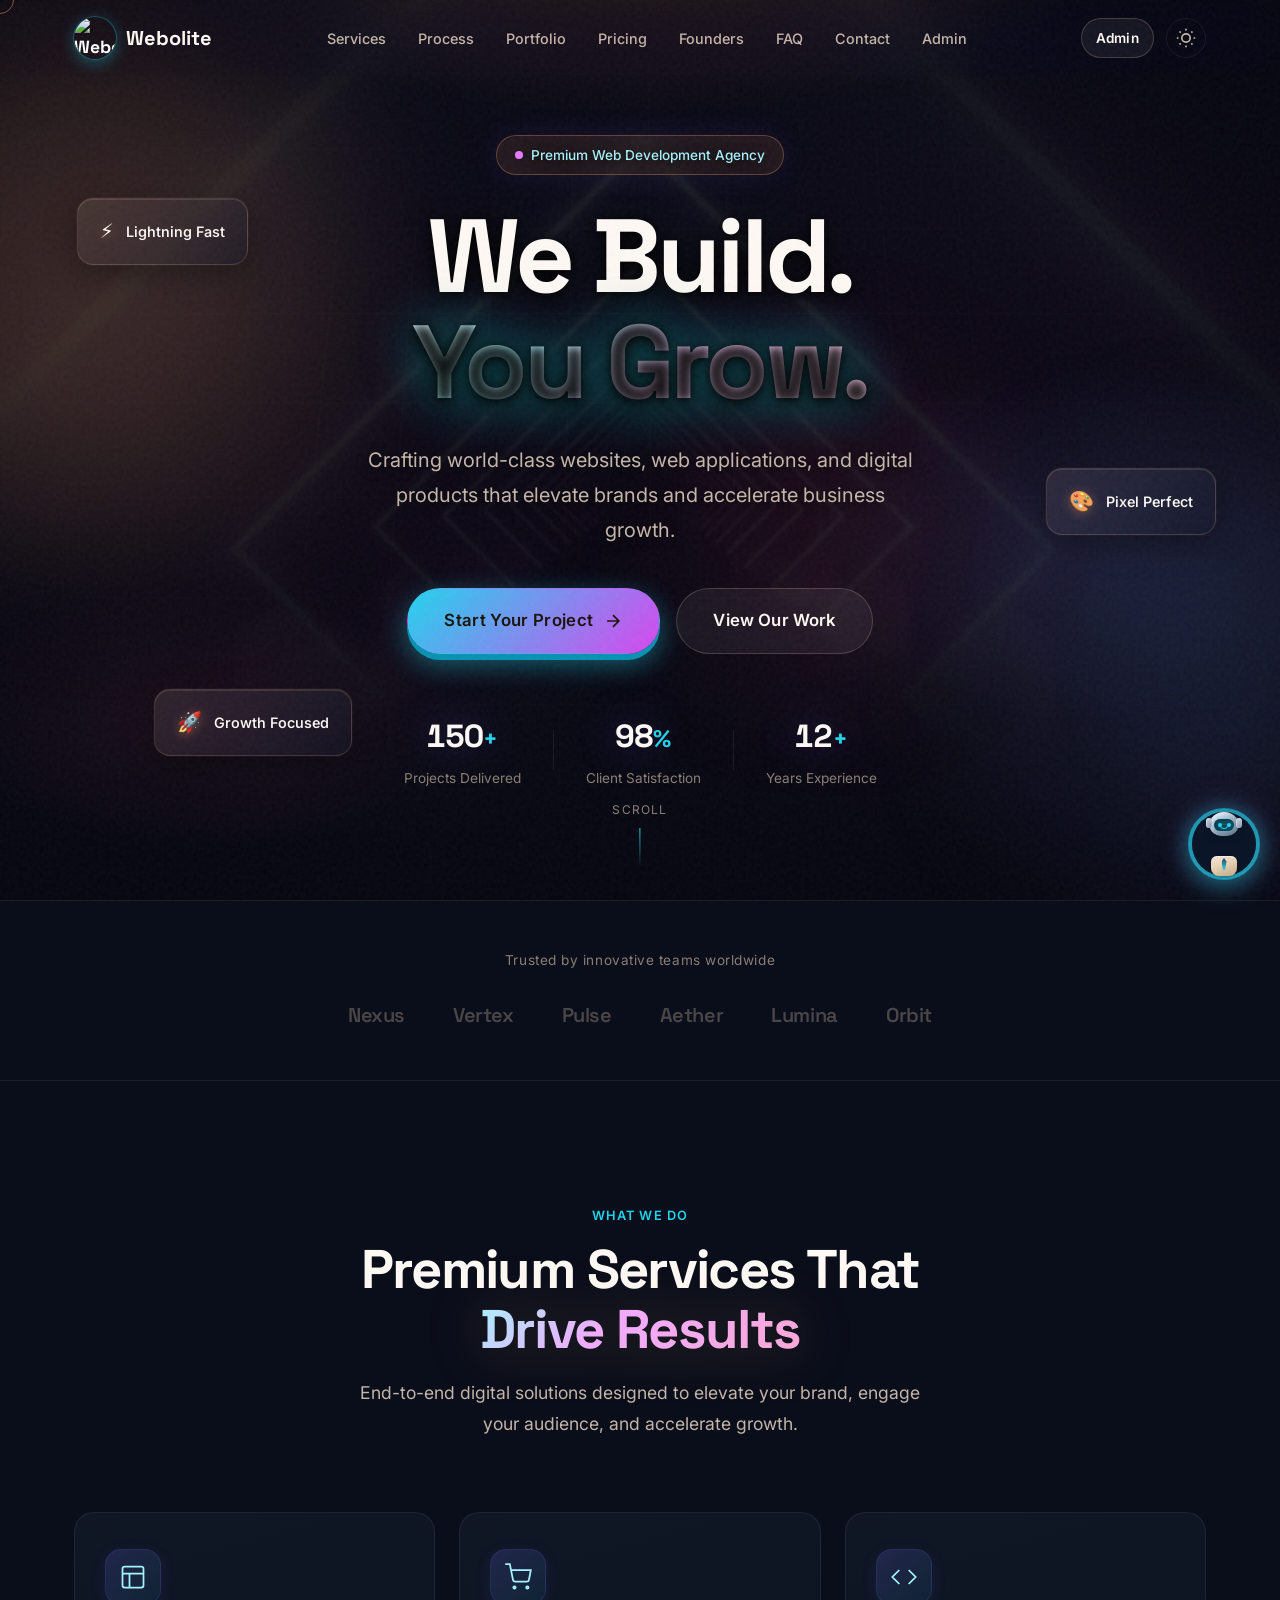
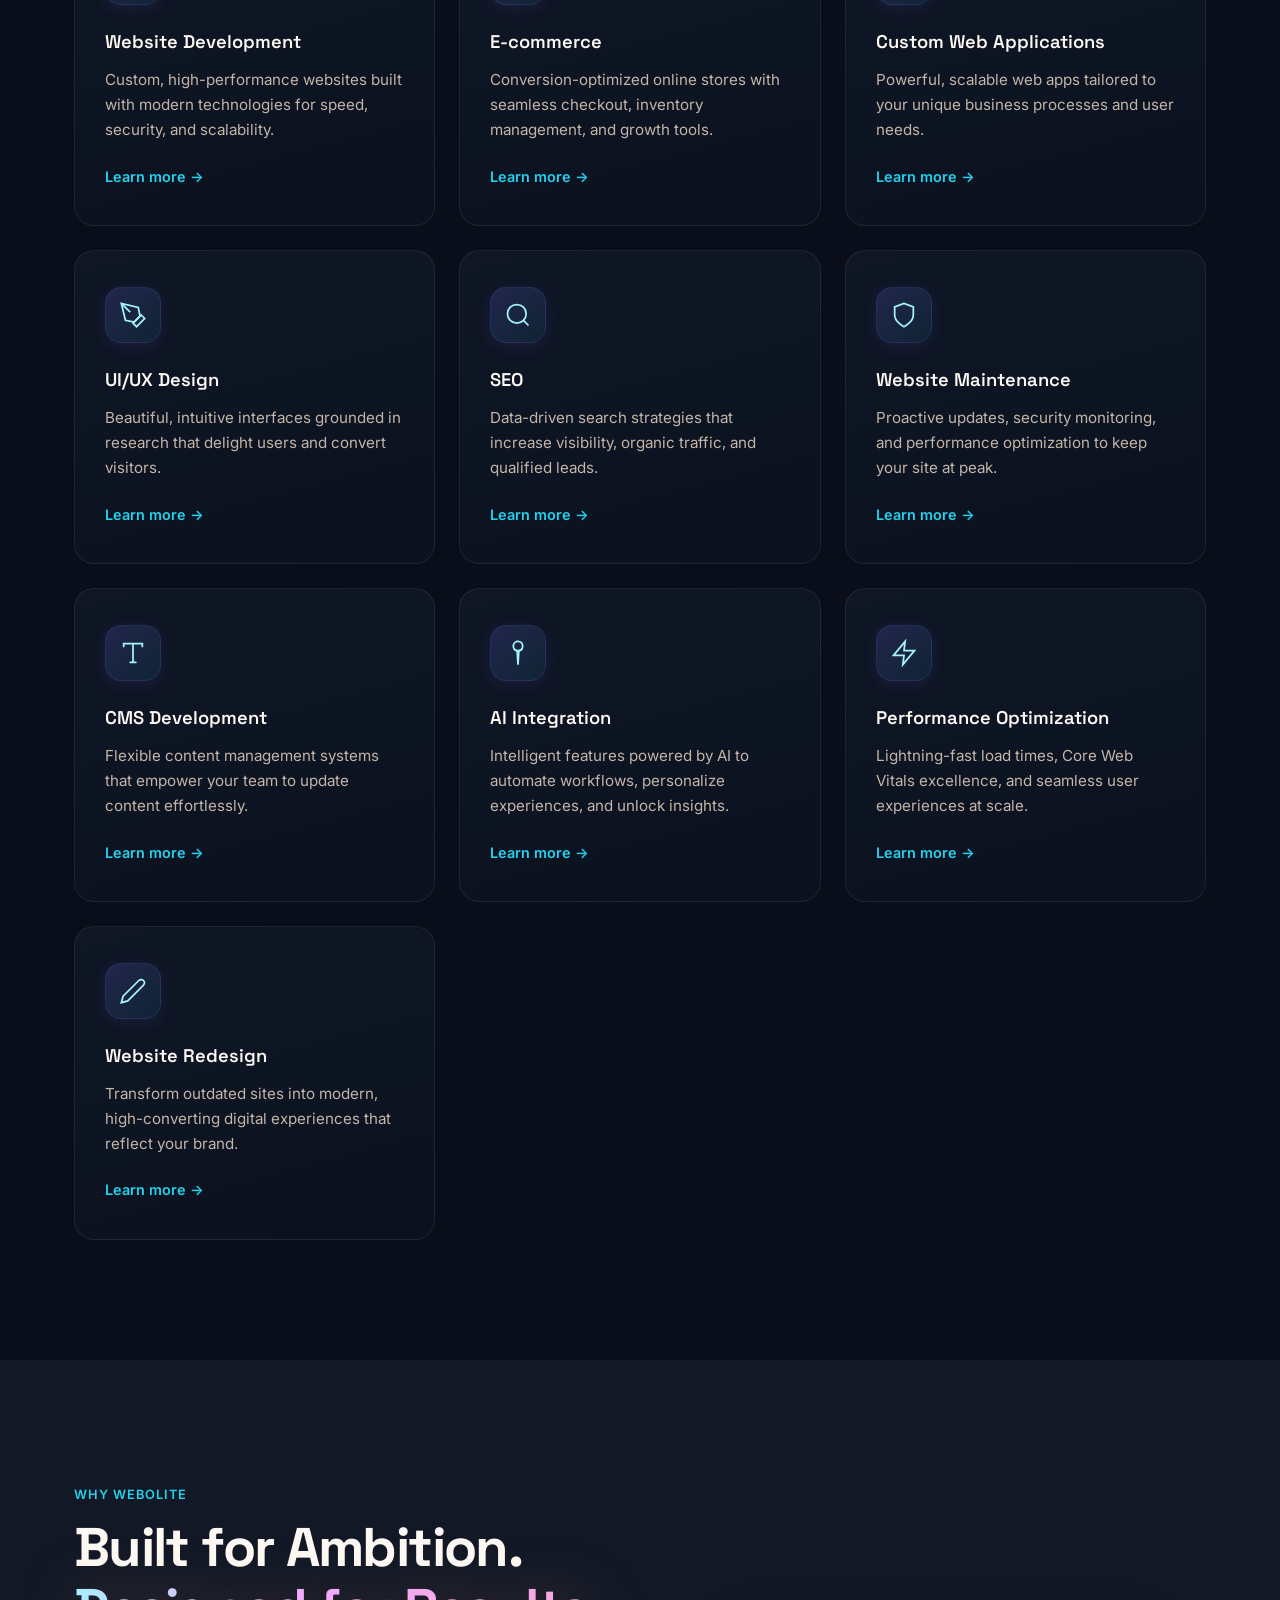
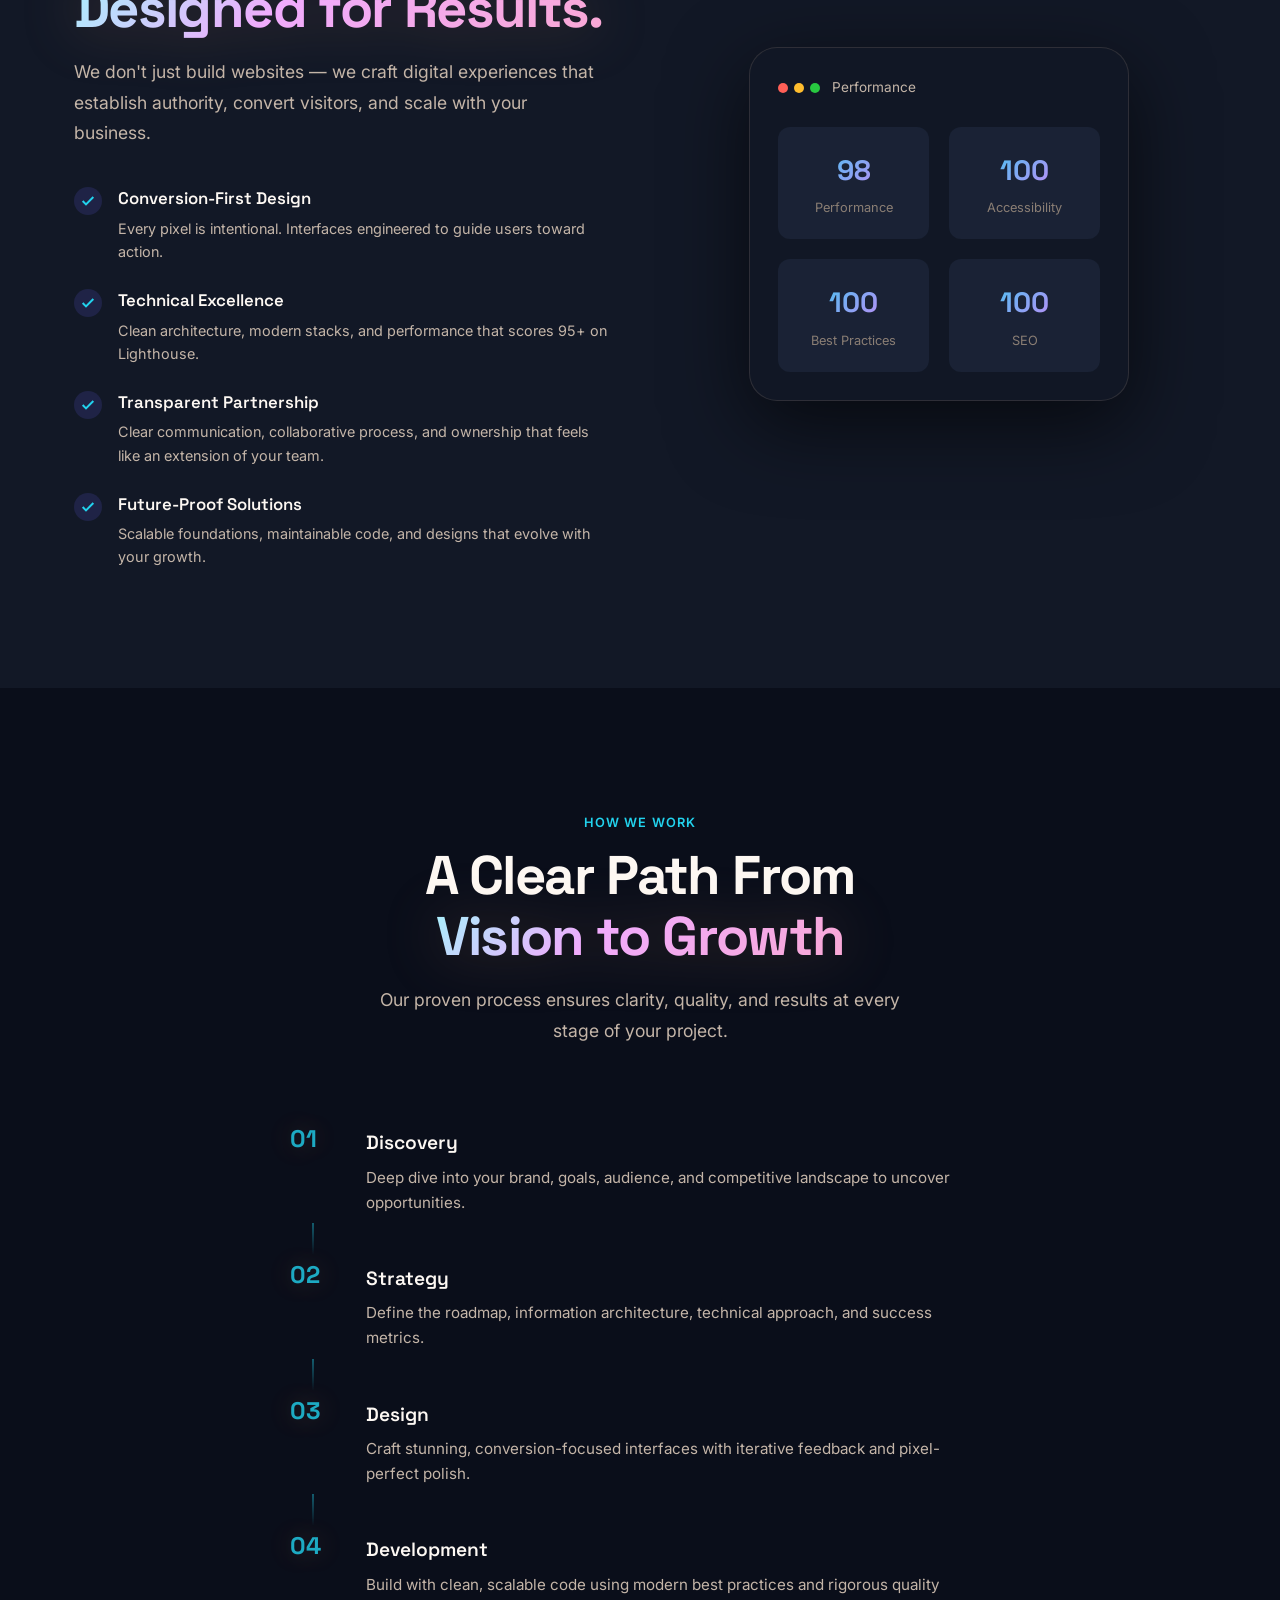
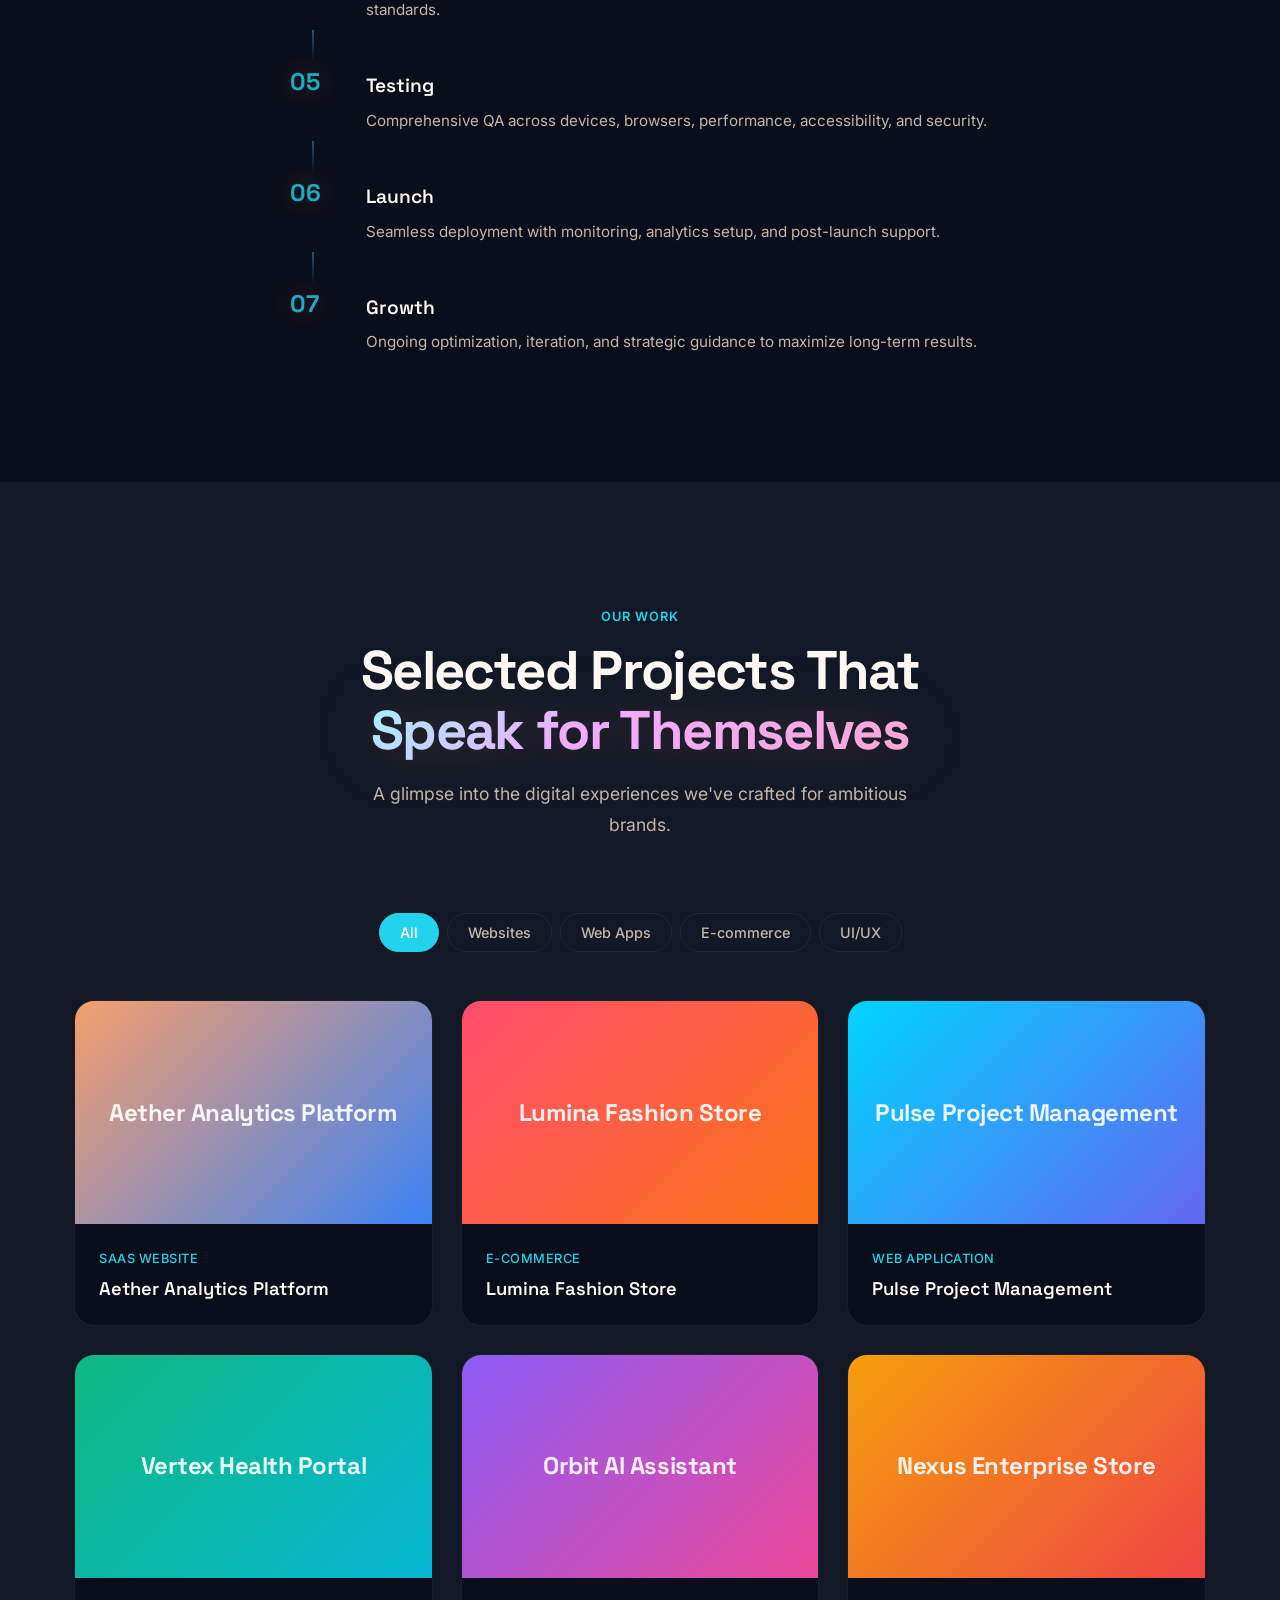
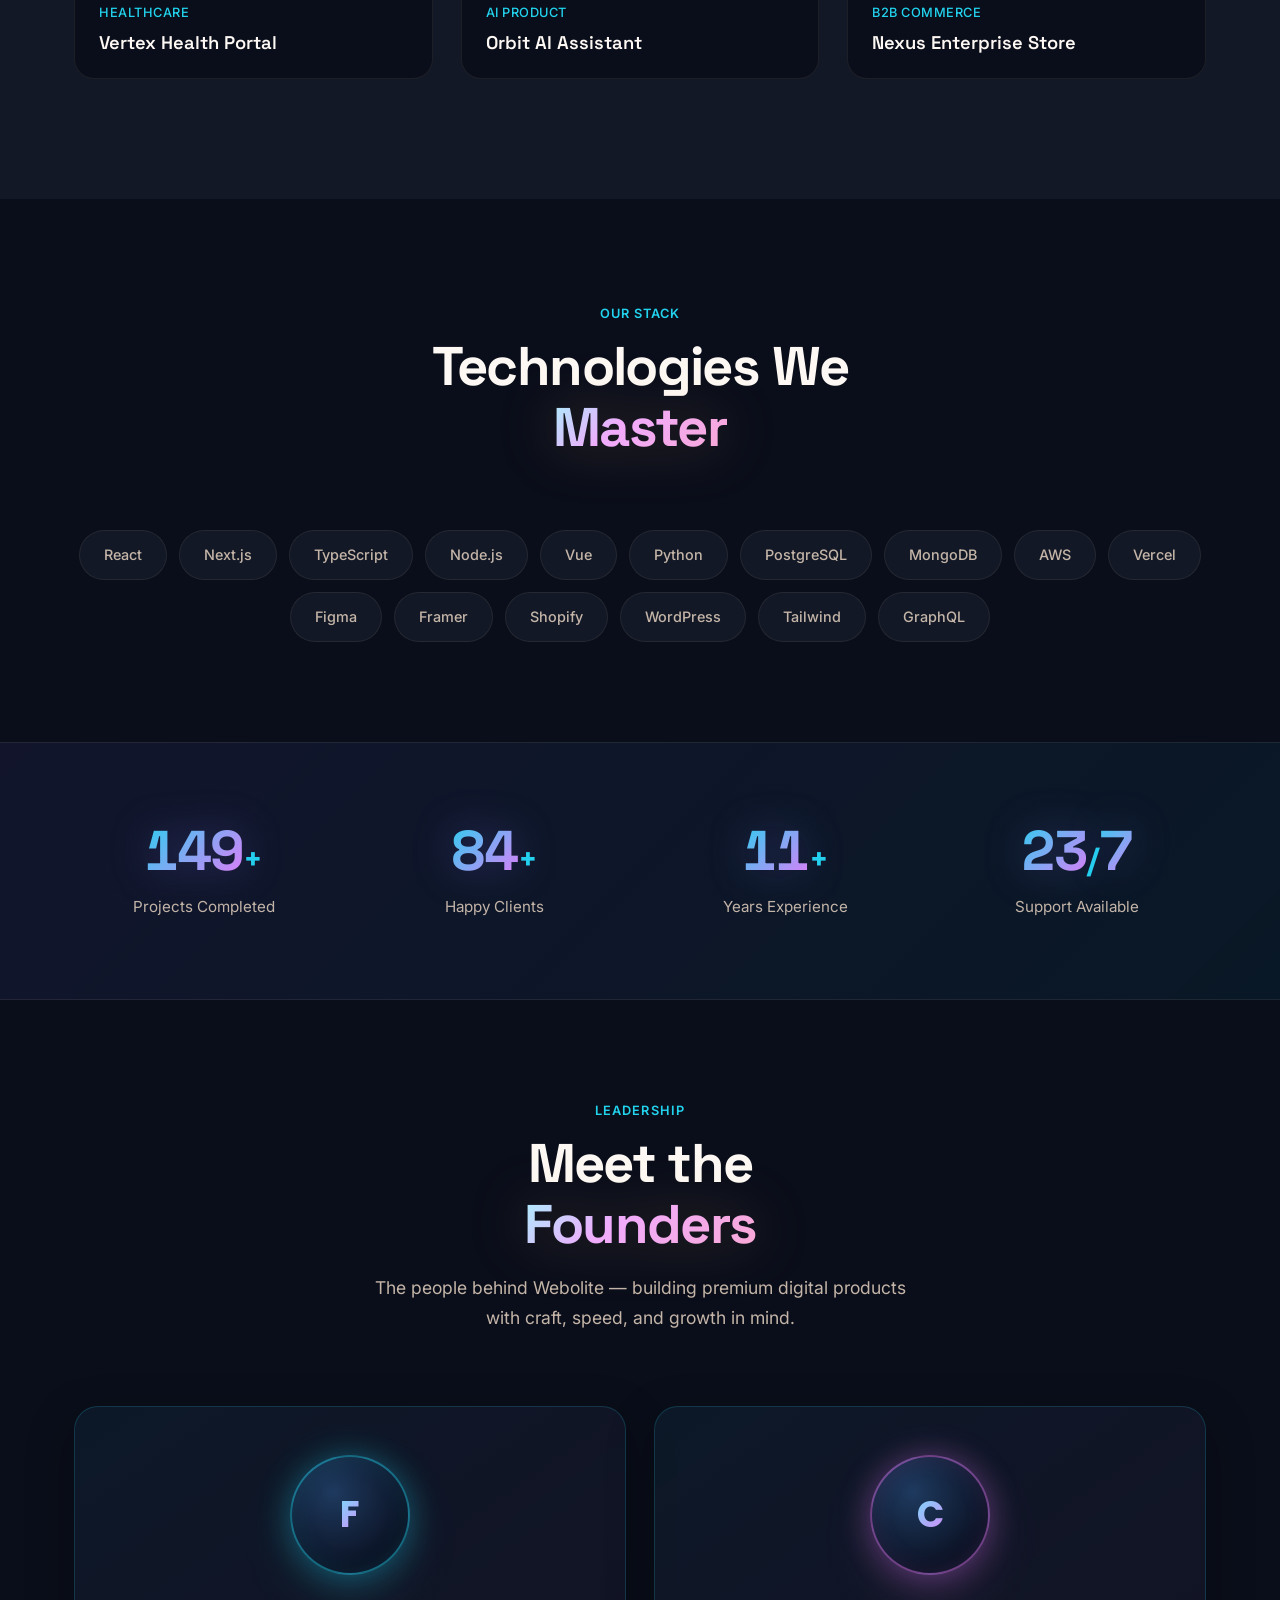
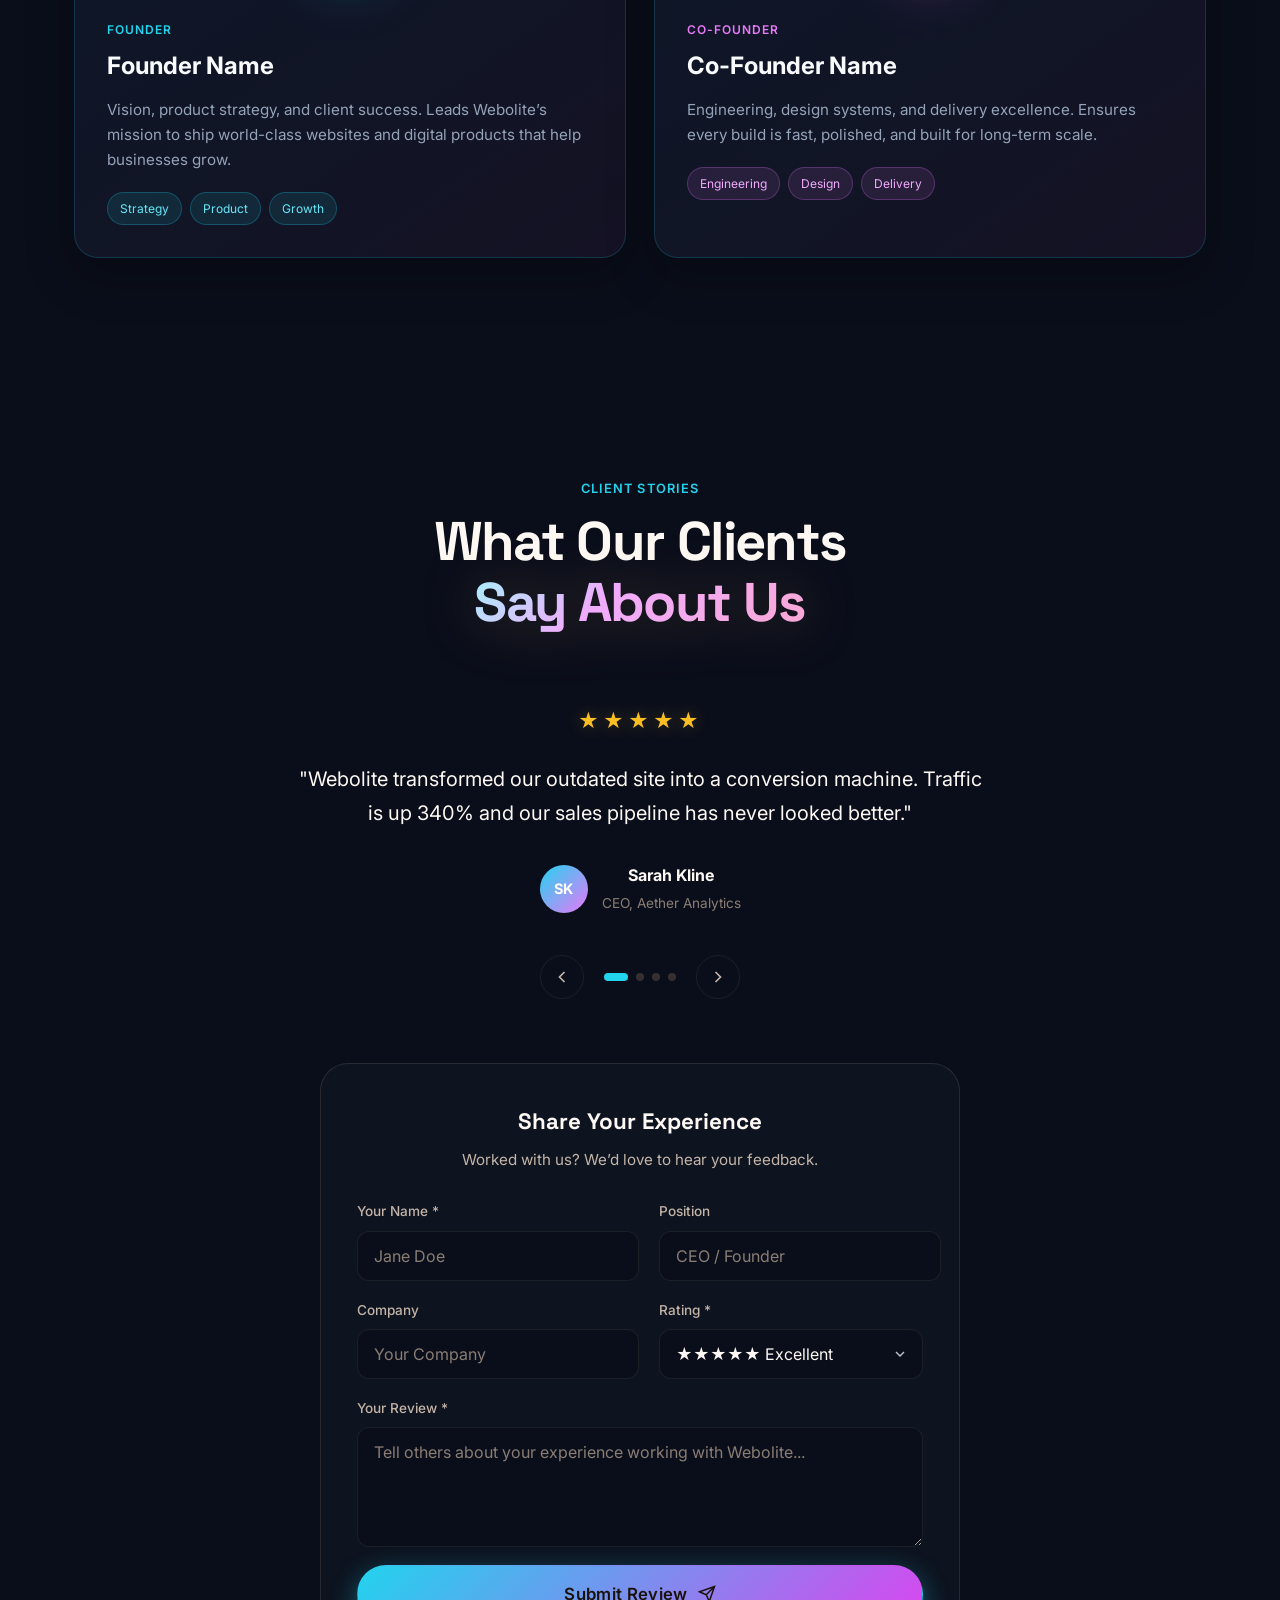
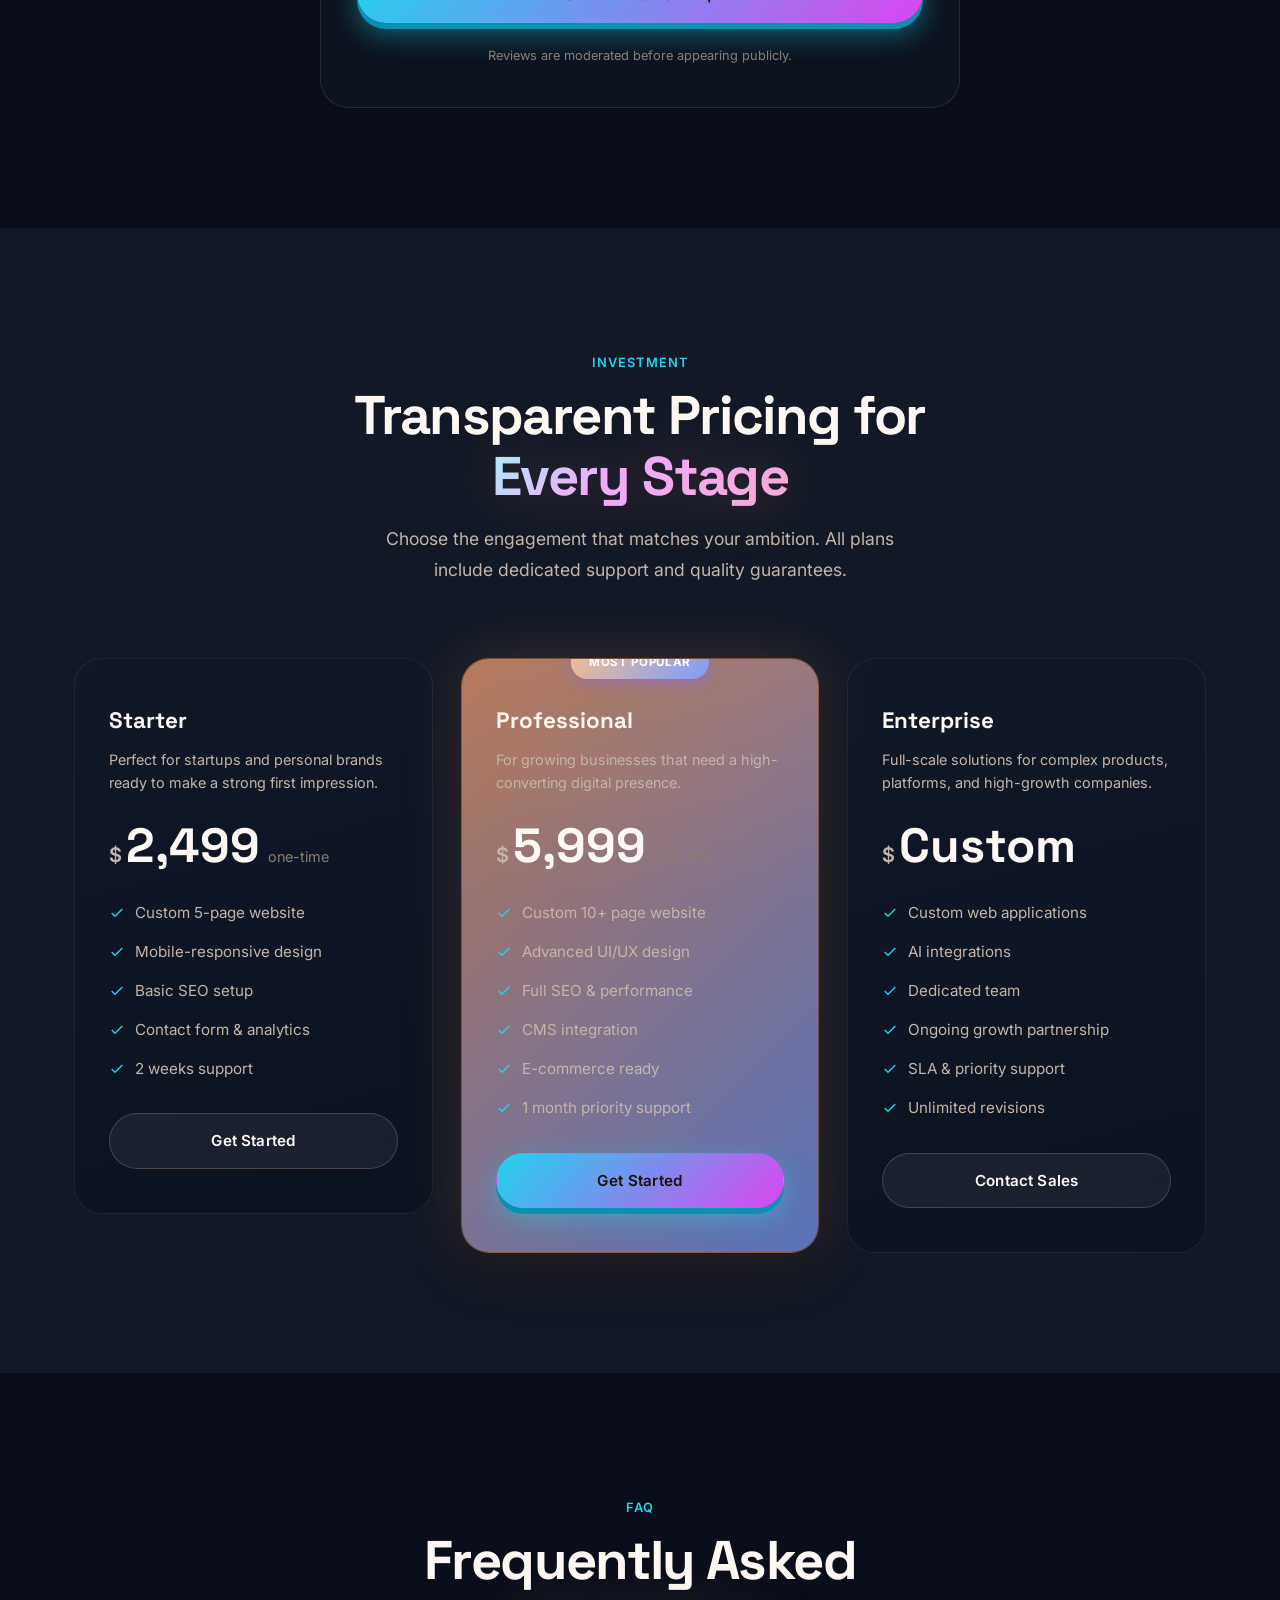
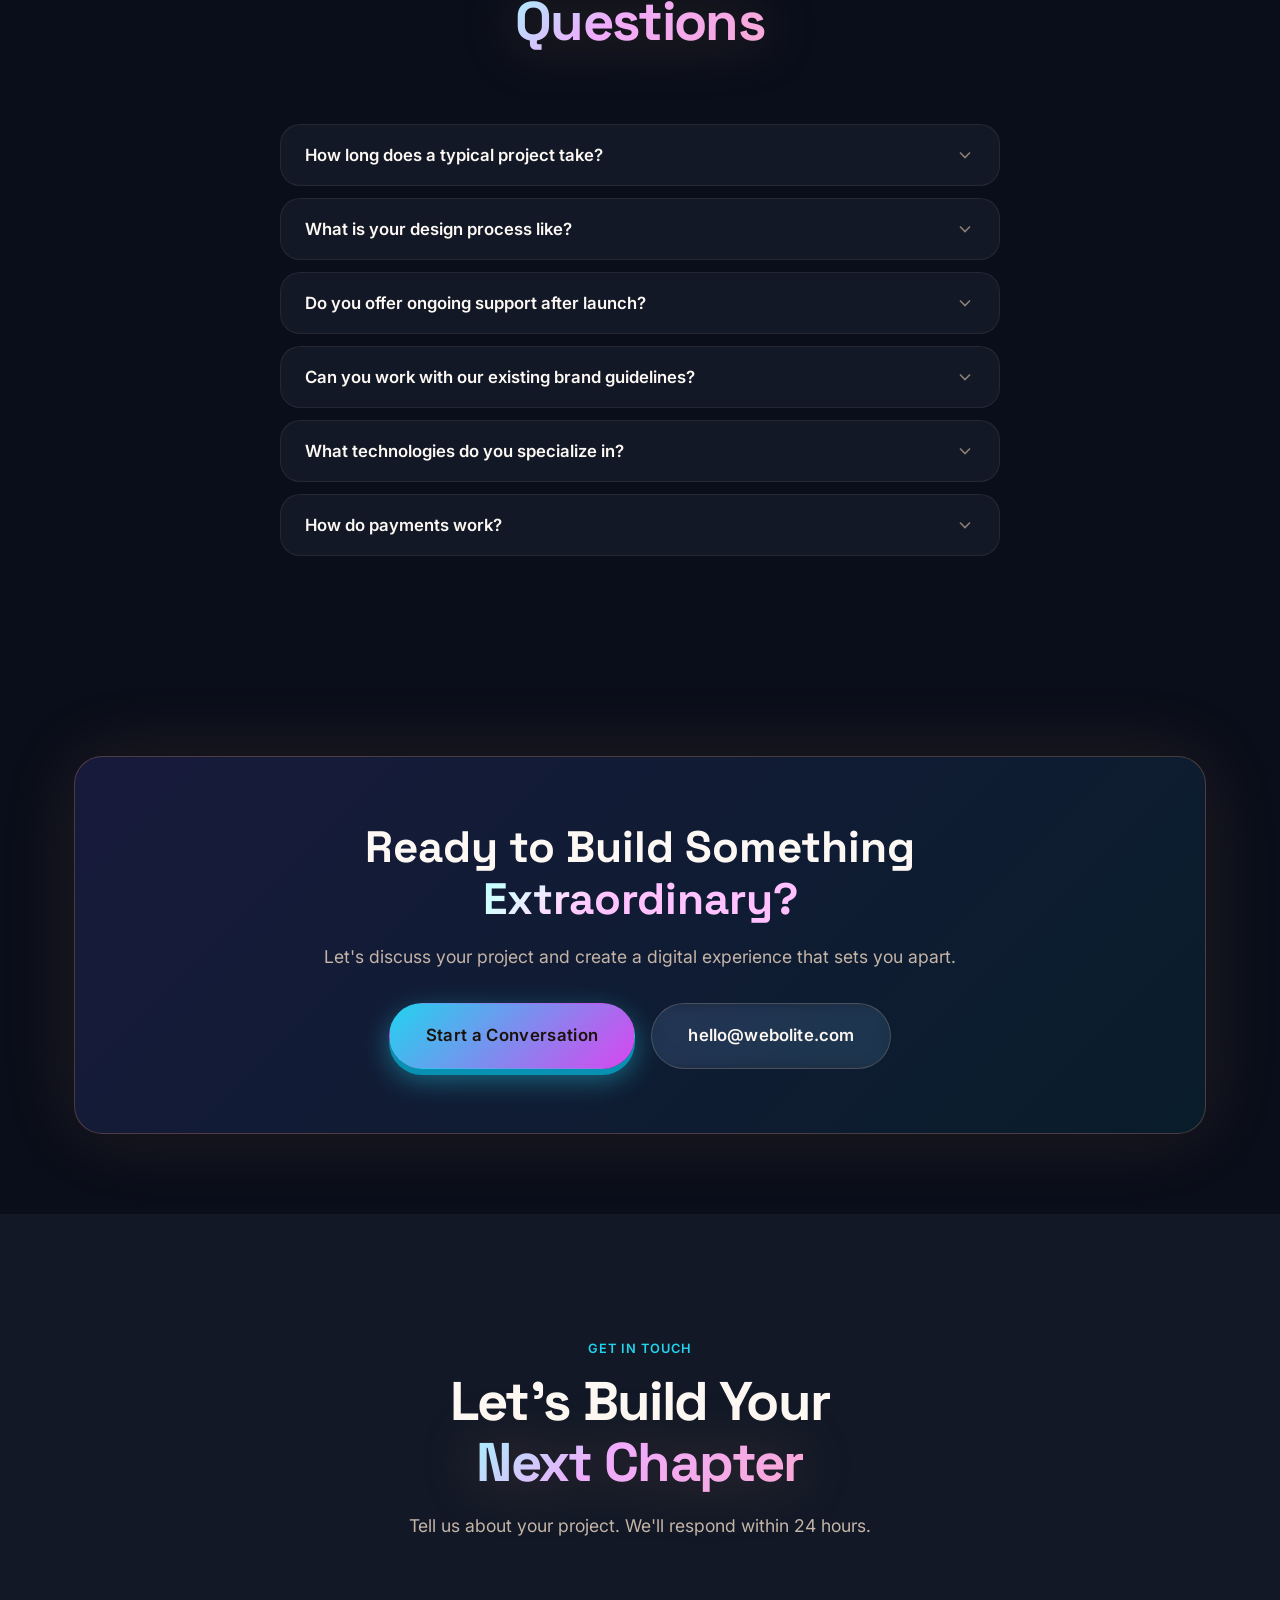
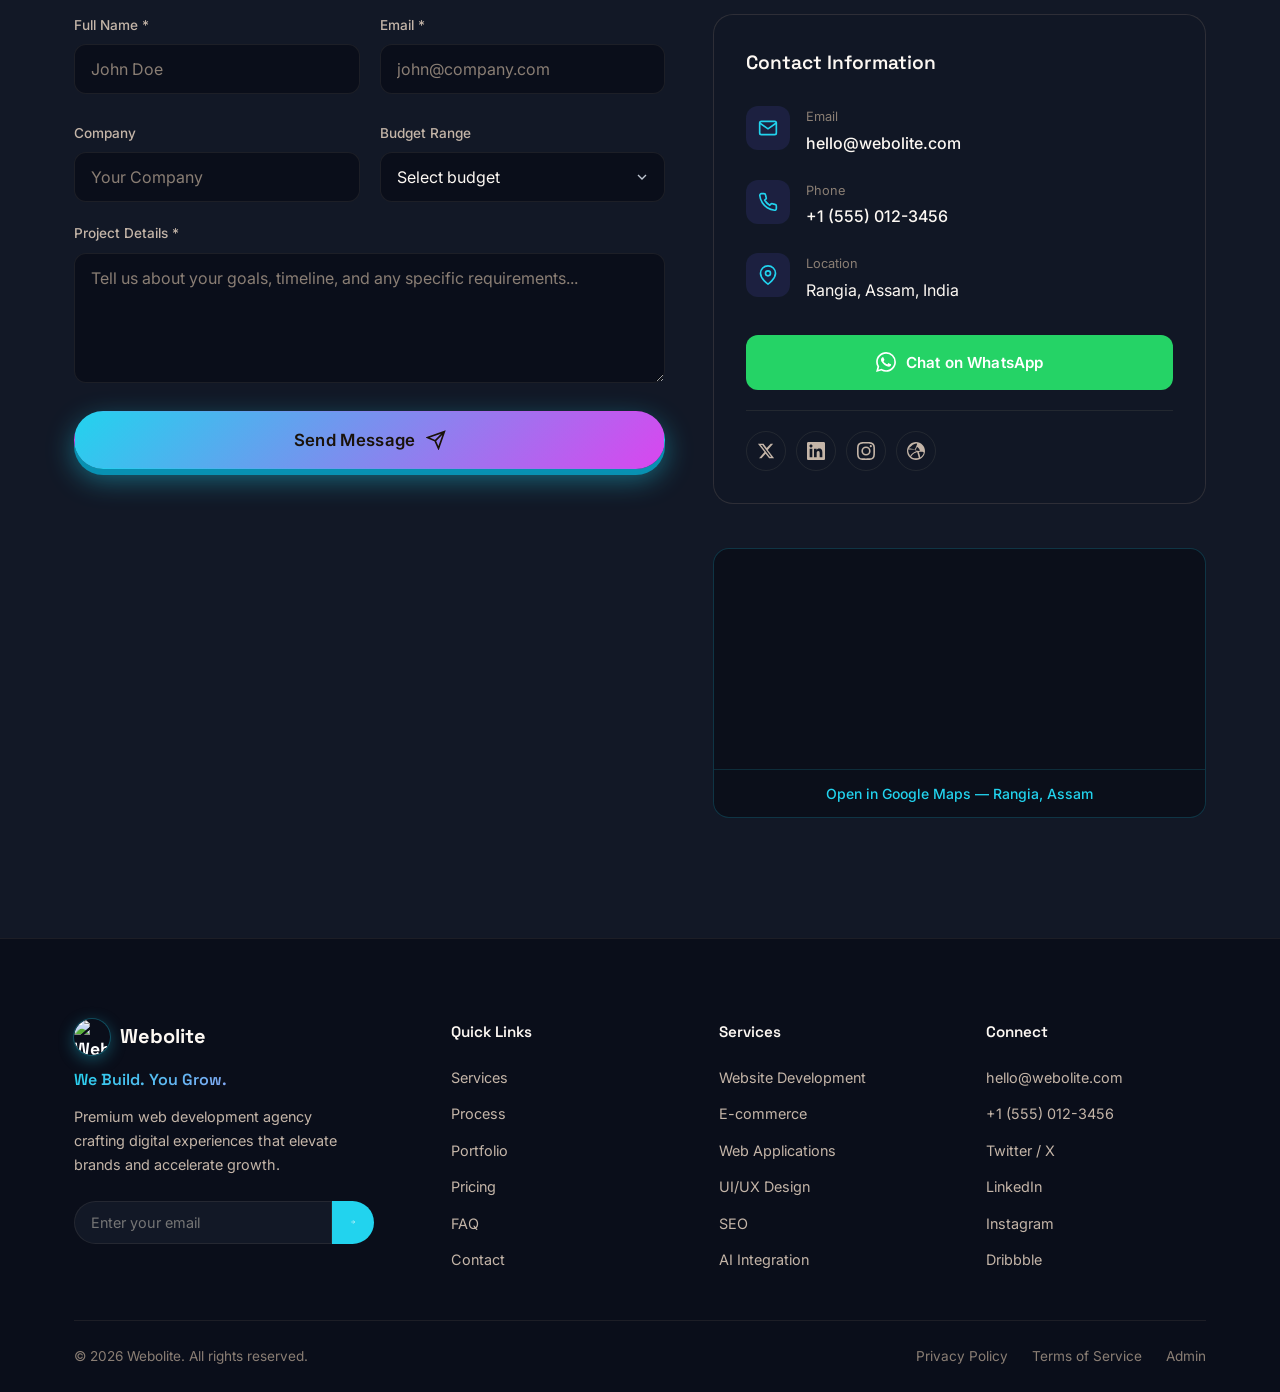
==== commit 3157e40f: "Add files via upload" ====
--- a/index.html
+++ b/index.html
@@ -29,8 +29,8 @@
   <link rel="preconnect" href="https://fonts.gstatic.com" crossorigin>
   <link href="https://fonts.googleapis.com/css2?family=Inter:wght@300;400;500;600;700&family=Poppins:wght@400;500;600;700;800&family=Space+Grotesk:wght@400;500;600;700&display=swap" rel="stylesheet">
   
-  <link rel="icon" type="image/png" href="favicon.png">
-  <link rel="apple-touch-icon" href="favicon.png">
+  <link rel="icon" type="image/png" href="logo-icon.png">
+  <link rel="apple-touch-icon" href="logo-icon.png">
   <link rel="stylesheet" href="style.css">
   
   <!-- JSON-LD Schema -->
@@ -87,7 +87,7 @@
   <header class="header" id="header">
     <nav class="nav container">
       <a href="#hero" class="logo" aria-label="Webolite Home">
-        <span class="logo-icon">W</span>
+        <span class="logo-icon"><img src="logo.png" alt="Webolite" width="40" height="40"></span>
         <span class="logo-text">Webolite</span>
       </a>
       
@@ -96,6 +96,7 @@
         <li><a href="#process" class="nav-link">Process</a></li>
         <li><a href="#portfolio" class="nav-link">Portfolio</a></li>
         <li><a href="#pricing" class="nav-link">Pricing</a></li>
+        <li><a href="#founders" class="nav-link">Founders</a></li>
         <li><a href="#faq" class="nav-link">FAQ</a></li>
         <li><a href="#contact" class="nav-link">Contact</a></li>
         <li><a href="/admin.html" class="nav-link">Admin</a></li>
@@ -543,6 +544,58 @@
     </section>
 
     <!-- Testimonials -->
+    
+    <!-- Founders -->
+    <section class="founders" id="founders">
+      <div class="container">
+        <div class="section-header reveal">
+          <span class="section-tag">Leadership</span>
+          <h2 class="section-title">Meet the<br><span class="gradient-text">Founders</span></h2>
+          <p class="section-desc">The people behind Webolite — building premium digital products with craft, speed, and growth in mind.</p>
+        </div>
+        <div class="founders-grid">
+          <article class="founder-card reveal">
+            <div class="founder-visual">
+              <div class="founder-avatar" aria-hidden="true">
+                <span class="founder-initials">F</span>
+                <span class="founder-ring"></span>
+              </div>
+              <div class="founder-glow"></div>
+            </div>
+            <div class="founder-body">
+              <span class="founder-role">Founder</span>
+              <h3 class="founder-name">Founder Name</h3>
+              <p class="founder-bio">Vision, product strategy, and client success. Leads Webolite’s mission to ship world-class websites and digital products that help businesses grow.</p>
+              <ul class="founder-tags">
+                <li>Strategy</li>
+                <li>Product</li>
+                <li>Growth</li>
+              </ul>
+            </div>
+          </article>
+          <article class="founder-card reveal">
+            <div class="founder-visual">
+              <div class="founder-avatar founder-avatar-alt" aria-hidden="true">
+                <span class="founder-initials">C</span>
+                <span class="founder-ring"></span>
+              </div>
+              <div class="founder-glow founder-glow-alt"></div>
+            </div>
+            <div class="founder-body">
+              <span class="founder-role">Co-Founder</span>
+              <h3 class="founder-name">Co-Founder Name</h3>
+              <p class="founder-bio">Engineering, design systems, and delivery excellence. Ensures every build is fast, polished, and built for long-term scale.</p>
+              <ul class="founder-tags">
+                <li>Engineering</li>
+                <li>Design</li>
+                <li>Delivery</li>
+              </ul>
+            </div>
+          </article>
+        </div>
+      </div>
+    </section>
+
     <section class="testimonials" id="testimonials">
       <div class="container">
         <div class="section-header reveal">
@@ -863,7 +916,7 @@
                 </div>
                 <div>
                   <span class="info-label">Location</span>
-                  <span>San Francisco, CA</span>
+                  <span>Rangia, Assam, India</span>
                 </div>
               </div>
               
@@ -888,11 +941,20 @@
               </div>
             </div>
             
-            <div class="map-placeholder glass">
-              <div class="map-content">
-                <svg width="48" height="48" viewBox="0 0 24 24" fill="none" stroke="currentColor" stroke-width="1.5"><path d="M21 10c0 7-9 13-9 13s-9-6-9-13a9 9 0 0 1 18 0z"/><circle cx="12" cy="10" r="3"/></svg>
-                <span>San Francisco Bay Area</span>
-              </div>
+            <div class="map-embed glass">
+              <iframe
+                title="Webolite location — Rangia, Assam"
+                src="https://maps.google.com/maps?q=Rangia,+Assam,+India&z=13&output=embed"
+                width="100%"
+                height="220"
+                style="border:0;border-radius:16px;filter:saturate(1.1)"
+                loading="lazy"
+                referrerpolicy="no-referrer-when-downgrade"
+                allowfullscreen>
+              </iframe>
+              <a class="map-link" href="https://www.google.com/maps/search/?api=1&query=Rangia,+Assam,+India" target="_blank" rel="noopener">
+                Open in Google Maps — Rangia, Assam
+              </a>
             </div>
           </div>
         </div>
@@ -906,7 +968,7 @@
       <div class="footer-grid">
         <div class="footer-brand">
           <a href="#hero" class="logo">
-            <span class="logo-icon">W</span>
+            <span class="logo-icon"><img src="logo.png" alt="Webolite" width="40" height="40"></span>
             <span class="logo-text">Webolite</span>
           </a>
           <p class="footer-tagline">We Build. You Grow.</p>
@@ -973,6 +1035,56 @@
     </button>
   </footer>
 
+
+  <!-- AI Chat Widget -->
+  <div id="weboliteChat" class="wb-chat" aria-live="polite">
+    <button type="button" class="wb-chat-fab" id="wbChatFab" aria-label="Open AI assistant">
+      <span class="wb-bot-3d wb-chat-icon-bot" aria-hidden="true">
+        <span class="wb-bot-head">
+          <span class="wb-bot-visor">
+            <span class="wb-bot-eye"></span>
+            <span class="wb-bot-eye"></span>
+            <span class="wb-bot-smile"></span>
+          </span>
+          <span class="wb-bot-ear wb-bot-ear-l"></span>
+          <span class="wb-bot-ear wb-bot-ear-r"></span>
+        </span>
+        <span class="wb-bot-body">
+          <span class="wb-bot-tie"></span>
+        </span>
+      </span>
+      <span class="wb-chat-icon-close" aria-hidden="true" style="display:none">×</span>
+      <span class="wb-chat-pulse"></span>
+    </button>
+    <div class="wb-chat-panel" id="wbChatPanel" hidden>
+      <div class="wb-chat-header">
+        <div class="wb-chat-avatar">
+          <span class="wb-bot-3d wb-bot-3d-sm" aria-hidden="true">
+            <span class="wb-bot-head"><span class="wb-bot-visor"><span class="wb-bot-eye"></span><span class="wb-bot-eye"></span></span></span>
+          </span>
+        </div>
+        <div>
+          <strong>Webolite Assistant</strong>
+          <span class="wb-chat-status"><span class="wb-dot"></span> Online</span>
+        </div>
+        <button type="button" class="wb-chat-close" id="wbChatClose" aria-label="Close chat">×</button>
+      </div>
+      <div class="wb-chat-messages" id="wbChatMessages"></div>
+      <div class="wb-chat-suggestions" id="wbChatSuggestions">
+        <button type="button" data-q="What services do you offer?">Services</button>
+        <button type="button" data-q="How much does a website cost?">Pricing</button>
+        <button type="button" data-q="How long does a project take?">Timeline</button>
+        <button type="button" data-q="Where are you located?">Location</button>
+      </div>
+      <form class="wb-chat-form" id="wbChatForm">
+        <input type="text" id="wbChatInput" placeholder="Ask about Webolite..." autocomplete="off" maxlength="500" required>
+        <button type="submit" aria-label="Send">
+          <svg width="18" height="18" viewBox="0 0 24 24" fill="none" stroke="currentColor" stroke-width="2"><path d="M22 2L11 13M22 2l-7 20-4-9-9-4 20-7z"/></svg>
+        </button>
+      </form>
+    </div>
+  </div>
+
   <script src="script.js"></script>
 </body>
 </html>
--- a/style.css
+++ b/style.css
@@ -2952,3 +2952,684 @@
   color: #334155;
 }
 
+
+/* Contact map embed */
+.map-embed {
+  margin-top: 1.25rem;
+  overflow: hidden;
+  border-radius: 16px;
+  border: 1px solid rgba(34, 211, 238, 0.2);
+  background: rgba(5, 6, 15, 0.5);
+}
+.map-embed iframe {
+  display: block;
+  width: 100%;
+  min-height: 220px;
+}
+.map-link {
+  display: block;
+  text-align: center;
+  padding: 0.75rem 1rem;
+  font-size: 0.875rem;
+  font-weight: 500;
+  color: var(--primary, #22D3EE);
+  text-decoration: none;
+  border-top: 1px solid rgba(34, 211, 238, 0.15);
+  transition: background 0.2s, color 0.2s;
+}
+.map-link:hover {
+  background: rgba(34, 211, 238, 0.08);
+  color: var(--primary-hover, #67E8F9);
+}
+[data-theme="light"] .map-embed {
+  border-color: rgba(8, 145, 178, 0.2);
+  background: #fff;
+}
+[data-theme="light"] .map-link {
+  border-top-color: rgba(8, 145, 178, 0.12);
+}
+
+/* ===== Webolite AI Chat Widget ===== */
+.wb-chat { position: fixed; bottom: 1.5rem; right: 1.5rem; z-index: 9999; font-family: inherit; }
+.wb-chat-fab {
+  width: 58px; height: 58px; border-radius: 50%; border: none; cursor: pointer;
+  background: linear-gradient(135deg, #22D3EE, #E879F9);
+  color: #05060F; display: flex; align-items: center; justify-content: center;
+  box-shadow: 0 8px 28px rgba(34, 211, 238, 0.45), 0 0 0 0 rgba(34, 211, 238, 0.4);
+  position: relative; transition: transform 0.25s, box-shadow 0.25s;
+}
+.wb-chat-fab:hover { transform: scale(1.08); box-shadow: 0 12px 36px rgba(232, 121, 249, 0.5); }
+.wb-chat-pulse {
+  position: absolute; inset: -4px; border-radius: 50%;
+  border: 2px solid rgba(34, 211, 238, 0.5);
+  animation: wbPulse 2s ease-out infinite; pointer-events: none;
+}
+@keyframes wbPulse {
+  0% { transform: scale(1); opacity: 0.8; }
+  100% { transform: scale(1.35); opacity: 0; }
+}
+.wb-chat.open .wb-chat-icon-bot { display: none; }
+.wb-chat.open .wb-chat-icon-close { display: block !important; }
+.wb-chat.open .wb-chat-pulse { display: none; }
+
+.wb-chat-panel {
+  position: absolute; bottom: 72px; right: 0;
+  width: min(380px, calc(100vw - 2rem));
+  height: min(520px, calc(100vh - 8rem));
+  display: flex; flex-direction: column;
+  background: rgba(8, 10, 22, 0.92);
+  backdrop-filter: blur(20px); -webkit-backdrop-filter: blur(20px);
+  border: 1px solid rgba(34, 211, 238, 0.25);
+  border-radius: 20px;
+  box-shadow: 0 24px 64px rgba(0,0,0,0.55), 0 0 40px rgba(34, 211, 238, 0.12);
+  overflow: hidden;
+}
+.wb-chat-panel[hidden] { display: none !important; }
+
+.wb-chat-header {
+  display: flex; align-items: center; gap: 0.75rem;
+  padding: 1rem 1rem 0.85rem;
+  background: linear-gradient(135deg, rgba(34,211,238,0.15), rgba(232,121,249,0.12));
+  border-bottom: 1px solid rgba(34, 211, 238, 0.15);
+}
+.wb-chat-avatar {
+  width: 40px; height: 40px; border-radius: 12px;
+  background: linear-gradient(135deg, #22D3EE, #E879F9);
+  color: #05060F; font-weight: 700; font-size: 0.8rem;
+  display: flex; align-items: center; justify-content: center;
+}
+.wb-chat-header strong { display: block; font-size: 0.95rem; color: #fff; }
+.wb-chat-status { font-size: 0.75rem; color: #67E8F9; display: flex; align-items: center; gap: 0.35rem; }
+.wb-dot { width: 7px; height: 7px; border-radius: 50%; background: #34D399; box-shadow: 0 0 8px #34D399; }
+.wb-chat-close {
+  margin-left: auto; background: transparent; border: none; color: #94A3B8;
+  font-size: 1.5rem; cursor: pointer; line-height: 1; padding: 0 0.25rem;
+}
+.wb-chat-close:hover { color: #fff; }
+
+.wb-chat-messages {
+  flex: 1; overflow-y: auto; padding: 1rem;
+  display: flex; flex-direction: column; gap: 0.75rem;
+  scroll-behavior: smooth;
+}
+.wb-msg {
+  max-width: 88%; padding: 0.7rem 0.95rem; border-radius: 14px;
+  font-size: 0.875rem; line-height: 1.5; animation: wbMsgIn 0.25s ease;
+}
+@keyframes wbMsgIn {
+  from { opacity: 0; transform: translateY(8px); }
+  to { opacity: 1; transform: none; }
+}
+.wb-msg.bot {
+  align-self: flex-start;
+  background: rgba(34, 211, 238, 0.1);
+  border: 1px solid rgba(34, 211, 238, 0.2);
+  color: #E2E8F0;
+  border-bottom-left-radius: 4px;
+}
+.wb-msg.user {
+  align-self: flex-end;
+  background: linear-gradient(135deg, #22D3EE, #A78BFA);
+  color: #05060F; font-weight: 500;
+  border-bottom-right-radius: 4px;
+}
+.wb-msg.typing { opacity: 0.7; }
+.wb-msg.typing span {
+  display: inline-block; width: 6px; height: 6px; margin: 0 2px;
+  border-radius: 50%; background: #22D3EE;
+  animation: wbType 1.2s infinite ease-in-out;
+}
+.wb-msg.typing span:nth-child(2) { animation-delay: 0.15s; }
+.wb-msg.typing span:nth-child(3) { animation-delay: 0.3s; }
+@keyframes wbType {
+  0%, 80%, 100% { transform: translateY(0); opacity: 0.4; }
+  40% { transform: translateY(-4px); opacity: 1; }
+}
+
+.wb-chat-suggestions {
+  display: flex; flex-wrap: wrap; gap: 0.4rem;
+  padding: 0 1rem 0.6rem;
+}
+.wb-chat-suggestions button {
+  border: 1px solid rgba(34, 211, 238, 0.3);
+  background: rgba(34, 211, 238, 0.08);
+  color: #67E8F9; font-size: 0.75rem; padding: 0.35rem 0.7rem;
+  border-radius: 999px; cursor: pointer; transition: background 0.2s, border-color 0.2s;
+}
+.wb-chat-suggestions button:hover {
+  background: rgba(34, 211, 238, 0.18);
+  border-color: #22D3EE;
+}
+
+.wb-chat-form {
+  display: flex; gap: 0.5rem; padding: 0.75rem 1rem 1rem;
+  border-top: 1px solid rgba(34, 211, 238, 0.12);
+}
+.wb-chat-form input {
+  flex: 1; border-radius: 12px; border: 1px solid rgba(34, 211, 238, 0.25);
+  background: rgba(5, 6, 15, 0.6); color: #fff;
+  padding: 0.7rem 0.9rem; font-size: 0.875rem; outline: none;
+}
+.wb-chat-form input:focus { border-color: #22D3EE; box-shadow: 0 0 0 3px rgba(34, 211, 238, 0.15); }
+.wb-chat-form button {
+  width: 44px; height: 44px; border: none; border-radius: 12px; cursor: pointer;
+  background: linear-gradient(135deg, #22D3EE, #E879F9); color: #05060F;
+  display: flex; align-items: center; justify-content: center;
+  transition: transform 0.2s;
+}
+.wb-chat-form button:hover { transform: scale(1.05); }
+
+[data-theme="light"] .wb-chat-panel {
+  background: rgba(255, 255, 255, 0.96);
+  border-color: rgba(8, 145, 178, 0.25);
+}
+[data-theme="light"] .wb-chat-header strong { color: #0F172A; }
+[data-theme="light"] .wb-msg.bot {
+  background: #F0FDFF; border-color: rgba(8, 145, 178, 0.2); color: #0F172A;
+}
+[data-theme="light"] .wb-chat-form input {
+  background: #F8FAFC; color: #0F172A; border-color: rgba(8, 145, 178, 0.25);
+}
+
+@media (max-width: 480px) {
+  .wb-chat { bottom: 1rem; right: 1rem; }
+  .wb-chat-panel { width: calc(100vw - 1.5rem); height: min(70vh, 480px); }
+}
+
+/* ===== CRAZY AI CHAT UPGRADE ===== */
+.wb-chat-fab {
+  background: linear-gradient(135deg, #22D3EE, #E879F9, #A78BFA, #22D3EE) !important;
+  background-size: 300% 300% !important;
+  animation: wbFabGrad 4s ease infinite, wbFabFloat 3s ease-in-out infinite !important;
+  box-shadow:
+    0 0 20px rgba(34, 211, 238, 0.6),
+    0 0 40px rgba(232, 121, 249, 0.35),
+    0 8px 28px rgba(0,0,0,0.4) !important;
+}
+@keyframes wbFabGrad {
+  0% { background-position: 0% 50%; }
+  50% { background-position: 100% 50%; }
+  100% { background-position: 0% 50%; }
+}
+@keyframes wbFabFloat {
+  0%, 100% { transform: translateY(0); }
+  50% { transform: translateY(-6px); }
+}
+.wb-chat-fab:hover {
+  animation: wbFabGrad 2s ease infinite !important;
+  transform: scale(1.12) !important;
+}
+
+.wb-chat-panel {
+  border: 1px solid transparent !important;
+  background:
+    linear-gradient(rgba(8,10,22,0.94), rgba(8,10,22,0.94)) padding-box,
+    linear-gradient(135deg, #22D3EE, #E879F9, #A78BFA, #22D3EE) border-box !important;
+  box-shadow:
+    0 24px 64px rgba(0,0,0,0.6),
+    0 0 60px rgba(34, 211, 238, 0.15),
+    0 0 80px rgba(232, 121, 249, 0.1) !important;
+  animation: wbPanelIn 0.35s cubic-bezier(0.22, 1, 0.36, 1);
+}
+@keyframes wbPanelIn {
+  from { opacity: 0; transform: translateY(20px) scale(0.94); }
+  to { opacity: 1; transform: none; }
+}
+
+.wb-chat-header {
+  position: relative;
+  overflow: hidden;
+}
+.wb-chat-header::after {
+  content: '';
+  position: absolute; inset: 0;
+  background: linear-gradient(110deg, transparent 30%, rgba(255,255,255,0.08) 50%, transparent 70%);
+  background-size: 200% 100%;
+  animation: wbShine 3s linear infinite;
+  pointer-events: none;
+}
+@keyframes wbShine {
+  0% { background-position: 200% 0; }
+  100% { background-position: -200% 0; }
+}
+
+.wb-chat-avatar {
+  animation: wbAvatarPulse 2.5s ease-in-out infinite;
+  box-shadow: 0 0 16px rgba(34, 211, 238, 0.5);
+}
+@keyframes wbAvatarPulse {
+  0%, 100% { box-shadow: 0 0 12px rgba(34, 211, 238, 0.4); }
+  50% { box-shadow: 0 0 24px rgba(232, 121, 249, 0.6); }
+}
+
+.wb-msg.bot {
+  background: linear-gradient(135deg, rgba(34,211,238,0.12), rgba(232,121,249,0.08)) !important;
+  border: 1px solid rgba(34, 211, 238, 0.3) !important;
+  box-shadow: 0 0 20px rgba(34, 211, 238, 0.08);
+}
+.wb-msg.user {
+  box-shadow: 0 4px 20px rgba(232, 121, 249, 0.35);
+}
+
+.wb-chat-suggestions button {
+  animation: wbChipIn 0.4s ease backwards;
+}
+.wb-chat-suggestions button:nth-child(1) { animation-delay: 0.05s; }
+.wb-chat-suggestions button:nth-child(2) { animation-delay: 0.1s; }
+.wb-chat-suggestions button:nth-child(3) { animation-delay: 0.15s; }
+.wb-chat-suggestions button:nth-child(4) { animation-delay: 0.2s; }
+@keyframes wbChipIn {
+  from { opacity: 0; transform: translateY(8px); }
+  to { opacity: 1; transform: none; }
+}
+
+.wb-chat-status::after {
+  content: '';
+}
+
+
+.wb-chat-fab {
+  width: 64px !important;
+  height: 64px !important;
+  padding: 0 !important;
+  overflow: visible !important;
+  background: transparent !important;
+  box-shadow: none !important;
+  animation: wbFabFloat 3s ease-in-out infinite !important;
+}
+.wb-chat-fab .wb-chat-icon-bot {
+  width: 64px;
+  height: 64px;
+  object-fit: cover;
+  border-radius: 50%;
+  display: block;
+  box-shadow:
+    0 8px 28px rgba(34, 211, 238, 0.45),
+    0 0 0 3px rgba(34, 211, 238, 0.35),
+    0 0 40px rgba(232, 121, 249, 0.25);
+  transition: transform 0.25s, box-shadow 0.25s;
+  background: #0a1628;
+}
+.wb-chat-fab:hover .wb-chat-icon-bot {
+  transform: scale(1.1);
+  box-shadow:
+    0 12px 36px rgba(34, 211, 238, 0.55),
+    0 0 0 3px rgba(232, 121, 249, 0.45),
+    0 0 50px rgba(34, 211, 238, 0.35);
+}
+.wb-chat.open .wb-chat-icon-bot { display: none !important; }
+.wb-chat.open .wb-chat-icon-close {
+  display: flex !important;
+  align-items: center;
+  justify-content: center;
+  width: 64px;
+  height: 64px;
+  border-radius: 50%;
+  background: linear-gradient(135deg, #22D3EE, #E879F9);
+  color: #05060F;
+  font-size: 1.75rem;
+  font-weight: 600;
+  line-height: 1;
+  box-shadow: 0 8px 28px rgba(232, 121, 249, 0.45);
+}
+.wb-chat-avatar {
+  padding: 0 !important;
+  overflow: hidden;
+  background: #0a1628 !important;
+}
+.wb-chat-avatar img {
+  width: 100%;
+  height: 100%;
+  object-fit: cover;
+  display: block;
+}
+
+/* ===== Pure CSS 3D chatbot robot ===== */
+.wb-chat-fab {
+  width: 64px !important;
+  height: 64px !important;
+  padding: 0 !important;
+  border: none !important;
+  border-radius: 50% !important;
+  cursor: pointer;
+  background: radial-gradient(circle at 35% 30%, #1e3a5f 0%, #0B1224 55%, #060a14 100%) !important;
+  box-shadow:
+    0 10px 28px rgba(0,0,0,0.45),
+    0 0 0 2px rgba(34, 211, 238, 0.45),
+    0 0 28px rgba(34, 211, 238, 0.35),
+    inset 0 1px 0 rgba(255,255,255,0.12) !important;
+  display: flex !important;
+  align-items: center;
+  justify-content: center;
+  animation: wbFabFloat 3s ease-in-out infinite !important;
+  overflow: visible !important;
+}
+.wb-chat-fab:hover {
+  transform: scale(1.08) !important;
+  box-shadow:
+    0 14px 36px rgba(0,0,0,0.5),
+    0 0 0 2px rgba(232, 121, 249, 0.55),
+    0 0 40px rgba(34, 211, 238, 0.5) !important;
+}
+
+.wb-bot-3d {
+  position: relative;
+  width: 40px;
+  height: 44px;
+  display: block;
+  transform-style: preserve-3d;
+  animation: wbBotBob 2.8s ease-in-out infinite;
+}
+@keyframes wbBotBob {
+  0%, 100% { transform: translateY(0) rotateY(-6deg); }
+  50% { transform: translateY(-3px) rotateY(6deg); }
+}
+
+.wb-bot-head {
+  position: absolute;
+  top: 0; left: 50%;
+  width: 28px; height: 24px;
+  margin-left: -14px;
+  border-radius: 50% 50% 42% 42%;
+  background: linear-gradient(160deg, #E8EEF7 0%, #A8B4C8 45%, #7A879C 100%);
+  box-shadow:
+    inset -3px -2px 6px rgba(0,0,0,0.2),
+    inset 2px 2px 4px rgba(255,255,255,0.7),
+    0 2px 6px rgba(0,0,0,0.25);
+  z-index: 2;
+}
+.wb-bot-visor {
+  position: absolute;
+  left: 4px; right: 4px; top: 7px;
+  height: 12px;
+  border-radius: 8px;
+  background: radial-gradient(ellipse at 50% 40%, #0a1628 0%, #020617 100%);
+  box-shadow: inset 0 0 6px rgba(34, 211, 238, 0.35), 0 0 8px rgba(34, 211, 238, 0.25);
+  display: flex;
+  align-items: center;
+  justify-content: center;
+  gap: 5px;
+}
+.wb-bot-eye {
+  width: 4px; height: 4px;
+  border-radius: 50%;
+  background: #22D3EE;
+  box-shadow: 0 0 6px #22D3EE, 0 0 10px #67E8F9;
+  animation: wbBlink 4s infinite;
+}
+@keyframes wbBlink {
+  0%, 92%, 100% { transform: scaleY(1); opacity: 1; }
+  95% { transform: scaleY(0.15); opacity: 0.7; }
+}
+.wb-bot-smile {
+  position: absolute;
+  bottom: 2px; left: 50%;
+  width: 8px; height: 4px;
+  margin-left: -4px;
+  border: 1.5px solid #22D3EE;
+  border-top: none;
+  border-radius: 0 0 8px 8px;
+  opacity: 0.85;
+  box-shadow: 0 0 4px rgba(34, 211, 238, 0.5);
+}
+.wb-bot-ear {
+  position: absolute;
+  top: 6px;
+  width: 6px; height: 10px;
+  border-radius: 3px;
+  background: linear-gradient(180deg, #C5D0E0, #8B98AC);
+  box-shadow: inset 1px 0 2px rgba(255,255,255,0.5);
+}
+.wb-bot-ear-l { left: -4px; }
+.wb-bot-ear-r { right: -4px; }
+
+.wb-bot-body {
+  position: absolute;
+  bottom: 0; left: 50%;
+  width: 26px; height: 20px;
+  margin-left: -13px;
+  border-radius: 6px 6px 8px 8px;
+  background: linear-gradient(160deg, #F5E6D3 0%, #E8D4B8 40%, #C4A882 100%);
+  box-shadow:
+    inset 0 1px 0 rgba(255,255,255,0.5),
+    0 2px 4px rgba(0,0,0,0.2);
+  z-index: 1;
+}
+.wb-bot-tie {
+  position: absolute;
+  top: 2px; left: 50%;
+  width: 5px; height: 12px;
+  margin-left: -2.5px;
+  background: linear-gradient(180deg, #1e3a5f, #22D3EE);
+  clip-path: polygon(50% 0, 100% 30%, 70% 100%, 30% 100%, 0 30%);
+  opacity: 0.95;
+}
+
+.wb-bot-3d-sm {
+  width: 28px; height: 28px;
+  animation: none;
+  transform: none;
+}
+.wb-bot-3d-sm .wb-bot-head {
+  width: 22px; height: 20px;
+  margin-left: -11px;
+  top: 3px;
+}
+.wb-bot-3d-sm .wb-bot-visor { top: 5px; height: 9px; left: 3px; right: 3px; }
+.wb-bot-3d-sm .wb-bot-eye { width: 3px; height: 3px; }
+.wb-bot-3d-sm .wb-bot-body,
+.wb-bot-3d-sm .wb-bot-ear,
+.wb-bot-3d-sm .wb-bot-smile { display: none; }
+
+.wb-chat.open .wb-chat-icon-bot { display: none !important; }
+.wb-chat.open .wb-chat-icon-close {
+  display: flex !important;
+  align-items: center;
+  justify-content: center;
+  width: 100%;
+  height: 100%;
+  font-size: 1.75rem;
+  font-weight: 600;
+  color: #E0F9FF;
+  text-shadow: 0 0 12px rgba(34, 211, 238, 0.8);
+}
+
+.wb-chat-avatar {
+  display: flex !important;
+  align-items: center;
+  justify-content: center;
+  background: radial-gradient(circle at 40% 30%, #1e3a5f, #0B1224) !important;
+  overflow: hidden;
+}
+
+
+/* Brand logo image (3D W mark) */
+.logo-icon {
+  width: 42px !important;
+  height: 42px !important;
+  padding: 0 !important;
+  border-radius: 50% !important;
+  overflow: hidden !important;
+  display: inline-flex !important;
+  align-items: center;
+  justify-content: center;
+  background: transparent !important;
+  box-shadow:
+    0 4px 16px rgba(34, 211, 238, 0.35),
+    0 0 0 1px rgba(34, 211, 238, 0.25) !important;
+}
+.logo-icon img {
+  width: 100%;
+  height: 100%;
+  object-fit: cover;
+  display: block;
+  border-radius: 50%;
+}
+.logo:hover .logo-icon {
+  transform: scale(1.08);
+  box-shadow:
+    0 6px 24px rgba(34, 211, 238, 0.5),
+    0 0 0 1px rgba(34, 211, 238, 0.4) !important;
+}
+.footer .logo-icon {
+  width: 36px !important;
+  height: 36px !important;
+}
+
+/* logo-icon 3d tilt */
+.logo-icon {
+  transform-style: preserve-3d;
+  transition: transform 0.4s cubic-bezier(0.22, 1, 0.36, 1);
+}
+.logo:hover .logo-icon {
+  transform: perspective(400px) rotateY(-12deg) rotateX(6deg) scale(1.08);
+}
+
+/* ===== Founders ===== */
+.founders {
+  padding: var(--section-pad, 6rem) 0;
+  position: relative;
+}
+.founders-grid {
+  display: grid;
+  grid-template-columns: repeat(2, 1fr);
+  gap: 1.75rem;
+  margin-top: 2.5rem;
+}
+@media (max-width: 768px) {
+  .founders-grid { grid-template-columns: 1fr; }
+}
+.founder-card {
+  display: flex;
+  flex-direction: column;
+  gap: 1.5rem;
+  padding: 2rem;
+  border-radius: 24px;
+  background:
+    linear-gradient(145deg, rgba(34, 211, 238, 0.06), rgba(232, 121, 249, 0.04)),
+    rgba(12, 14, 28, 0.75);
+  border: 1px solid rgba(34, 211, 238, 0.18);
+  box-shadow: 0 16px 48px rgba(0,0,0,0.3);
+  transition: transform 0.4s, box-shadow 0.4s, border-color 0.4s;
+  overflow: hidden;
+  position: relative;
+}
+.founder-card:hover {
+  transform: translateY(-8px);
+  border-color: rgba(34, 211, 238, 0.4);
+  box-shadow: 0 24px 56px rgba(0,0,0,0.4), 0 0 40px rgba(34, 211, 238, 0.12);
+}
+.founder-visual {
+  position: relative;
+  display: flex;
+  justify-content: center;
+  padding: 1rem 0;
+}
+.founder-avatar {
+  width: 120px;
+  height: 120px;
+  border-radius: 50%;
+  display: flex;
+  align-items: center;
+  justify-content: center;
+  background: radial-gradient(circle at 35% 30%, #1e3a5f, #0B1224 70%);
+  border: 2px solid rgba(34, 211, 238, 0.45);
+  box-shadow: 0 0 32px rgba(34, 211, 238, 0.3), inset 0 0 24px rgba(34, 211, 238, 0.1);
+  position: relative;
+  z-index: 1;
+  overflow: hidden;
+}
+.founder-avatar-alt {
+  border-color: rgba(232, 121, 249, 0.45);
+  box-shadow: 0 0 32px rgba(232, 121, 249, 0.3), inset 0 0 24px rgba(232, 121, 249, 0.1);
+}
+.founder-avatar img {
+  width: 100%;
+  height: 100%;
+  object-fit: cover;
+}
+.founder-initials {
+  font-family: var(--font-display, inherit);
+  font-size: 2.25rem;
+  font-weight: 700;
+  background: linear-gradient(135deg, #67E8F9, #E879F9);
+  -webkit-background-clip: text;
+  background-clip: text;
+  -webkit-text-fill-color: transparent;
+}
+.founder-ring {
+  position: absolute;
+  inset: -6px;
+  border-radius: 50%;
+  border: 1px dashed rgba(34, 211, 238, 0.35);
+  animation: founderSpin 18s linear infinite;
+  pointer-events: none;
+}
+.founder-avatar-alt .founder-ring {
+  border-color: rgba(232, 121, 249, 0.35);
+  animation-direction: reverse;
+}
+@keyframes founderSpin {
+  to { transform: rotate(360deg); }
+}
+.founder-glow {
+  position: absolute;
+  width: 160px;
+  height: 160px;
+  border-radius: 50%;
+  background: radial-gradient(circle, rgba(34, 211, 238, 0.25), transparent 70%);
+  filter: blur(20px);
+  z-index: 0;
+}
+.founder-glow-alt {
+  background: radial-gradient(circle, rgba(232, 121, 249, 0.25), transparent 70%);
+}
+.founder-role {
+  display: inline-block;
+  font-size: 0.75rem;
+  font-weight: 600;
+  letter-spacing: 0.08em;
+  text-transform: uppercase;
+  color: #22D3EE;
+  margin-bottom: 0.35rem;
+}
+.founder-card:nth-child(2) .founder-role { color: #E879F9; }
+.founder-name {
+  font-size: 1.5rem;
+  font-weight: 700;
+  margin: 0 0 0.75rem;
+  color: #F8FAFC;
+}
+.founder-bio {
+  font-size: 0.95rem;
+  line-height: 1.65;
+  color: #94A3B8;
+  margin: 0 0 1.25rem;
+}
+.founder-tags {
+  list-style: none;
+  display: flex;
+  flex-wrap: wrap;
+  gap: 0.5rem;
+  padding: 0;
+  margin: 0;
+}
+.founder-tags li {
+  font-size: 0.75rem;
+  padding: 0.35rem 0.75rem;
+  border-radius: 999px;
+  background: rgba(34, 211, 238, 0.1);
+  border: 1px solid rgba(34, 211, 238, 0.25);
+  color: #67E8F9;
+}
+.founder-card:nth-child(2) .founder-tags li {
+  background: rgba(232, 121, 249, 0.1);
+  border-color: rgba(232, 121, 249, 0.25);
+  color: #F0ABFC;
+}
+[data-theme="light"] .founder-card {
+  background: #fff;
+  border-color: rgba(8, 145, 178, 0.15);
+}
+[data-theme="light"] .founder-name { color: #0F172A; }
+[data-theme="light"] .founder-bio { color: #475569; }
